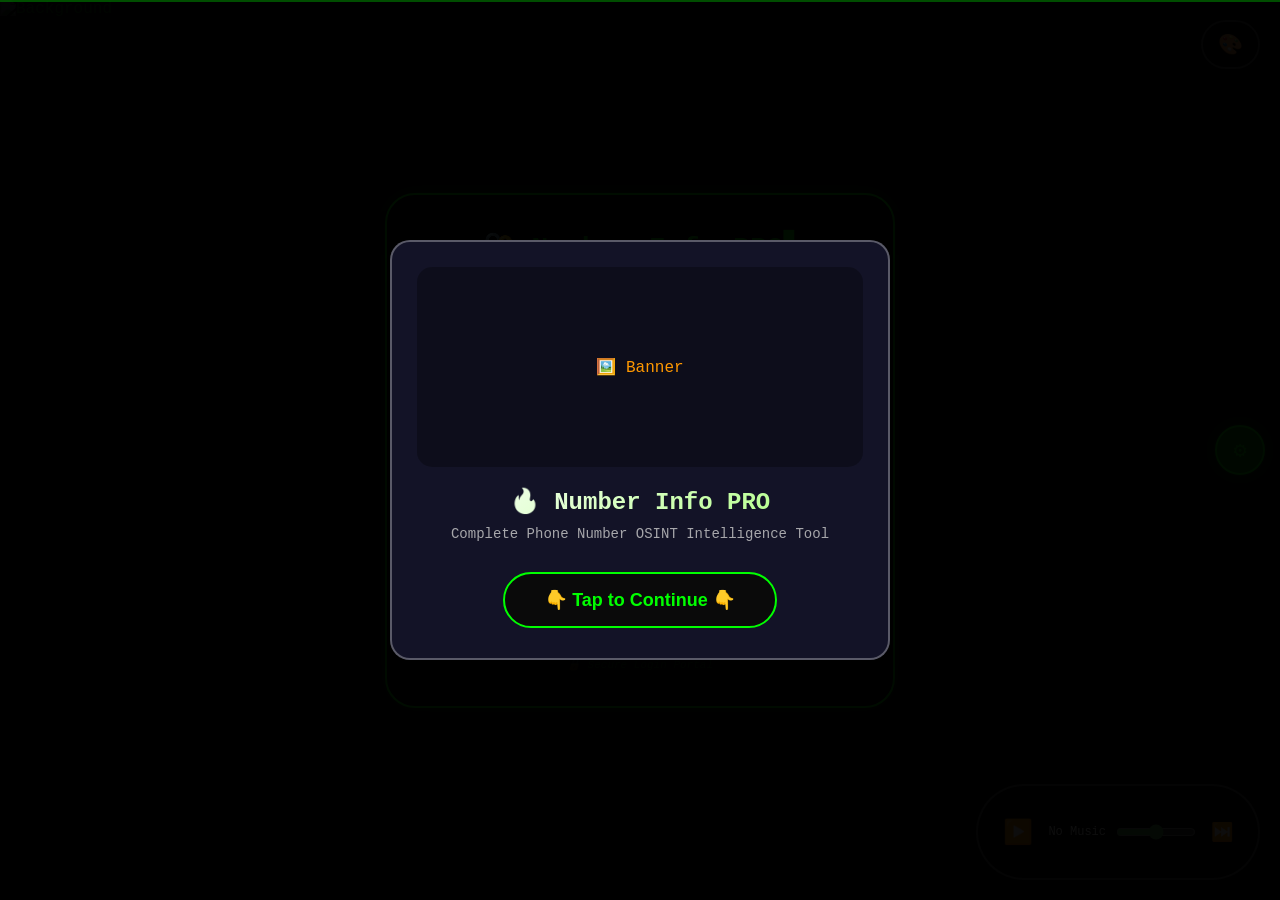
==== index.html @ 5c4c7a90 "Update fmt.Println message from 'Hello' to 'Goodbye'" ====
<!DOCTYPE html>
<html lang="en">
<head>
<meta charset="UTF-8">
<meta name="viewport" content="width=device-width, initial-scale=1.0, user-scalable=yes">
<title>Number Info PRO - Complete OSINT Tool</title>
<style>
*{margin:0;padding:0;box-sizing:border-box}
body{font-family:'Courier New',monospace;min-height:100vh;color:#00ff00;background:#0a0a0a;transition:all 0.5s ease}
body::before{content:'';position:fixed;top:0;left:0;width:100%;height:100%;background:rgba(0,0,0,0.65);z-index:-1}
body.theme-hacker{color:#00ff00;background:#0a0a0a}
body.theme-hacker .card{background:rgba(0,0,0,0.9);border:2px solid #00ff00;box-shadow:0 0 20px rgba(0,255,0,0.3)}
body.theme-hacker button{background:#0a0a0a;border:2px solid #00ff00;color:#00ff00}
body.theme-hacker button:hover{box-shadow:0 0 20px rgba(0,255,0,0.6);background:#00ff00;color:#000}
body.theme-hacker input,body.theme-hacker select,body.theme-hacker textarea{background:#0a0a0a;border:2px solid #00ff00;color:#00ff00}
body.theme-cyberpunk{color:#ff00ff;background:#0d0221}
body.theme-cyberpunk .card{background:rgba(13,2,33,0.95);border:2px solid #ff00ff;box-shadow:0 0 30px rgba(255,0,255,0.4)}
body.theme-cyberpunk button{background:linear-gradient(135deg,#ff00ff,#cc00cc);border:none;color:#fff}
body.theme-cyberpunk input,body.theme-cyberpunk select,body.theme-cyberpunk textarea{background:rgba(255,0,255,0.1);border:2px solid #ff00ff;color:#ff00ff}
body.theme-neon{color:#00ffff;background:#000b1a}
body.theme-neon .card{background:rgba(0,11,26,0.95);border:2px solid #00ffff;box-shadow:0 0 40px rgba(0,255,255,0.3)}
body.theme-neon button{background:linear-gradient(135deg,#00ffff,#0088ff);border:none;color:#000}
body.theme-neon input,body.theme-neon select,body.theme-neon textarea{background:rgba(0,255,255,0.1);border:2px solid #00ffff;color:#00ffff}
body.theme-gold{color:#ffd700;background:#1a1a00;font-family:'Georgia',serif}
body.theme-gold .card{background:rgba(26,26,0,0.95);border:2px solid #ffd700;box-shadow:0 0 30px rgba(255,215,0,0.4)}
body.theme-gold button{background:linear-gradient(135deg,#ffd700,#ffaa00);border:none;color:#000}
body.theme-gold input,body.theme-gold select,body.theme-gold textarea{background:rgba(255,215,0,0.1);border:2px solid #ffd700;color:#ffd700}
body.theme-matrix{color:#00ff41;background:#000}
body.theme-matrix .card{background:rgba(0,0,0,0.95);border:2px solid #00ff41;box-shadow:0 0 25px rgba(0,255,65,0.3)}
body.theme-matrix button{background:#003300;border:2px solid #00ff41;color:#00ff41}
body.theme-matrix input,body.theme-matrix select,body.theme-matrix textarea{background:#000;border:2px solid #00ff41;color:#00ff41}
.green-admin-btn{position:fixed;right:15px;top:50%;transform:translateY(-50%);z-index:9998;width:50px;height:50px;border-radius:50%;background:rgba(0,255,0,0.5);border:2px solid #00ff00;cursor:pointer;display:flex;align-items:center;justify-content:center;font-size:22px;color:#00ff00;backdrop-filter:blur(5px);transition:all 0.3s;-webkit-tap-highlight-color:transparent;user-select:none;box-shadow:0 0 15px rgba(0,255,0,0.3)}
.green-admin-btn:hover{background:rgba(0,255,0,0.8);box-shadow:0 0 25px rgba(0,255,0,0.7);transform:translateY(-50%) scale(1.1)}
.theme-switcher{position:fixed;top:20px;right:20px;z-index:1000;background:rgba(0,0,0,0.7);border:2px solid rgba(255,255,255,0.3);border-radius:50px;padding:10px 15px;cursor:pointer;color:#fff;font-size:20px;backdrop-filter:blur(10px)}
.theme-menu{position:fixed;top:70px;right:20px;z-index:1001;background:rgba(0,0,0,0.9);border:2px solid rgba(255,255,255,0.3);border-radius:20px;padding:15px;display:none;backdrop-filter:blur(20px);min-width:200px}
.theme-menu.show{display:block;animation:slideDown 0.3s ease}
.theme-option{padding:12px 20px;cursor:pointer;border-radius:10px;margin:5px 0;display:flex;align-items:center;gap:10px;color:#fff}
.theme-option:hover{background:rgba(255,255,255,0.1)}
.theme-option.active{background:rgba(255,255,255,0.2);border:1px solid rgba(255,255,255,0.3)}
.theme-color-preview{width:20px;height:20px;border-radius:50%}
.music-player{position:fixed;bottom:20px;right:20px;z-index:1000;background:rgba(0,0,0,0.7);border:2px solid rgba(255,255,255,0.3);border-radius:50px;padding:10px 20px;display:flex;align-items:center;gap:10px;backdrop-filter:blur(10px)}
.music-btn{background:none!important;border:none!important;color:#fff;font-size:24px;cursor:pointer;width:auto;padding:5px;margin:0}
.music-btn:hover{transform:scale(1.2);box-shadow:none!important}
.volume-slider{width:80px;accent-color:#4CAF50}
.music-info{font-size:12px;color:#fff;max-width:100px;overflow:hidden;text-overflow:ellipsis;white-space:nowrap}
.scan-line{position:fixed;top:0;left:0;width:100%;height:2px;background:rgba(0,255,0,0.3);z-index:10000;pointer-events:none;animation:scanDown 4s linear infinite;display:none}
body.theme-hacker .scan-line,body.theme-matrix .scan-line{display:block}
@keyframes scanDown{0%{top:-2px}100%{top:100%}}
.container{max-width:550px;margin:auto;padding:20px;min-height:100vh;display:flex;flex-direction:column;justify-content:center}
.card{backdrop-filter:blur(10px);border-radius:30px;padding:35px 25px}
h1{text-align:center;margin-bottom:10px;font-size:28px;background-clip:text}
.subtitle{text-align:center;margin-bottom:30px;font-size:14px;opacity:0.7}
input,select,textarea{width:100%;padding:14px 18px;margin:12px 0;border-radius:50px;font-size:16px;outline:none}
textarea{border-radius:20px;resize:vertical;min-height:80px}
button{width:100%;padding:14px;margin:15px 0 10px;font-size:18px;font-weight:700;border-radius:50px;cursor:pointer;transition:all 0.3s}
button:hover{transform:translateY(-2px)}
.logout-btn{background:#dc3545!important;border:none!important;color:#fff!important}
.result-card{background:rgba(255,255,255,0.1);border-radius:20px;padding:20px;margin-top:25px;border:1px solid rgba(255,255,255,0.2)}
.error-msg{color:#ff6b6b;text-align:center;margin-top:10px}
.success-msg{color:#a8ff78;text-align:center;margin-top:10px}
.user-badge{text-align:center;margin-bottom:20px;padding:8px;background:rgba(255,215,0,0.2);border-radius:50px;font-size:14px;display:flex;align-items:center;justify-content:center;gap:10px;flex-wrap:wrap}
.avatar-small{width:30px;height:30px;border-radius:50%;object-fit:cover;border:2px solid gold}
.coin-display{display:flex;align-items:center;justify-content:center;gap:10px;margin:10px 0;padding:10px;background:rgba(255,215,0,0.15);border-radius:50px;font-size:18px;font-weight:700}
.coin-icon{font-size:24px}
.buy-btn{background:linear-gradient(135deg,#FFD700,#FFA500)!important;color:#000!important;font-size:14px!important;padding:8px 20px!important;width:auto!important;margin:0!important;border:none!important}
.button-group{display:flex;gap:10px;margin:10px 0}
.button-group button{flex:1;margin:0}
.nav-tabs{display:flex;gap:10px;margin-bottom:20px;flex-wrap:wrap}
.nav-tab{flex:1;min-width:60px;padding:10px 4px;font-size:11px;margin:0;background:rgba(255,255,255,0.1);border:1px solid rgba(255,255,255,0.2);border-radius:50px;cursor:pointer;color:#fff;text-align:center}
.nav-tab.active{background:linear-gradient(135deg,#4CAF50,#45a049);border-color:transparent}
.search-user-card{background:rgba(255,255,255,0.05);border-radius:20px;padding:20px;margin:15px 0;border:1px solid rgba(255,255,255,0.2);cursor:pointer}
.search-user-card:hover{background:rgba(255,255,255,0.1)}
.follow-btn{background:linear-gradient(135deg,#2196F3,#1976D2)!important;width:auto!important;padding:10px 30px!important;font-size:14px!important;border:none!important}
.unfollow-btn{background:linear-gradient(135deg,#f44336,#d32f2f)!important;width:auto!important;padding:10px 30px!important;font-size:14px!important;border:none!important;color:#fff!important}
.message-btn{background:linear-gradient(135deg,#9C27B0,#7B1FA2)!important;width:auto!important;padding:10px 30px!important;font-size:14px!important;border:none!important;color:#fff!important}
.chat-container{background:rgba(0,0,0,0.3);border-radius:20px;padding:15px;margin:15px 0;max-height:350px;overflow-y:auto;border:1px solid rgba(255,255,255,0.2)}
.chat-message{padding:10px 15px;margin:8px 0;border-radius:15px;max-width:80%;word-wrap:break-word;animation:messageSlide 0.3s ease}
@keyframes messageSlide{from{transform:translateY(10px);opacity:0}to{transform:translateY(0);opacity:1}}
.chat-message.sent{background:linear-gradient(135deg,#4CAF50,#45a049);margin-left:auto;text-align:right}
.chat-message.received{background:rgba(255,255,255,0.15);margin-right:auto;text-align:left}
.chat-time{font-size:10px;opacity:0.7;margin-top:5px}
.chat-input-area{display:flex;gap:10px;margin-top:10px}
.chat-input-area input{flex:1;margin:0}
.chat-input-area button{width:auto!important;margin:0!important;padding:14px 25px!important}
.popup-overlay{position:fixed;top:0;left:0;width:100%;height:100%;background:rgba(0,0,0,0.95);z-index:9999;display:flex;justify-content:center;align-items:center;animation:fadeIn 0.5s ease;overflow-y:auto;padding:20px}
.popup-content{background:rgba(20,20,40,0.98);backdrop-filter:blur(20px);border-radius:20px;padding:25px;max-width:500px;width:95%;text-align:center;border:2px solid rgba(255,255,255,0.3);box-shadow:0 25px 50px rgba(0,0,0,0.5);animation:slideUp 0.5s ease}
.popup-banner-container{width:100%;border-radius:15px;overflow:hidden;margin-bottom:20px;background:rgba(0,0,0,0.3);min-height:200px;display:flex;align-items:center;justify-content:center}
.popup-banner{width:100%;height:auto;display:block;border-radius:15px;box-shadow:0 10px 30px rgba(0,0,0,0.5);object-fit:cover}
.popup-title{font-size:24px;font-weight:700;margin-bottom:10px;background:linear-gradient(135deg,#fff,#a8ff78);-webkit-background-clip:text;-webkit-text-fill-color:transparent;background-clip:text}
.popup-subtitle{font-size:14px;opacity:0.8;margin-bottom:25px;color:#ccc}
.popup-btn{padding:15px 40px;font-size:18px;font-weight:700;border:none;border-radius:50px;background:linear-gradient(135deg,#4CAF50,#45a049);color:#fff;cursor:pointer;width:auto;display:inline-block;margin:5px}
.popup-btn:hover{transform:translateY(-2px);box-shadow:0 10px 25px rgba(76,175,80,0.5)}
.bg-container{position:fixed;top:0;left:0;width:100%;height:100%;z-index:-2}
.bg-container img{width:100%;height:100%;object-fit:cover}
.stats-row{display:flex;gap:15px;justify-content:center;margin:15px 0}
.stat-box{background:rgba(255,255,255,0.1);border-radius:15px;padding:15px;text-align:center;min-width:80px}
.stat-number{font-size:24px;font-weight:700;color:#a8ff78}
.stat-label{font-size:11px;opacity:0.7}
.auth-toggle{display:flex;gap:10px;margin-bottom:20px}
.auth-toggle button{flex:1;padding:10px;font-size:14px;margin:0;background:rgba(255,255,255,0.1);border:1px solid rgba(255,255,255,0.2)}
.auth-toggle button.active{background:linear-gradient(135deg,#4CAF50,#45a049);border-color:transparent}
.cred-info{font-size:11px;text-align:center;margin-top:15px;opacity:0.5;font-style:italic}
.terminal-cursor::after{content:'▋';animation:blink 1s infinite}
@keyframes blink{0%,50%{opacity:1}51%,100%{opacity:0}}
@keyframes fadeIn{from{opacity:0}to{opacity:1}}
@keyframes slideUp{from{transform:translateY(50px);opacity:0}to{transform:translateY(0);opacity:1}}
@keyframes slideDown{from{transform:translateY(-20px);opacity:0}to{transform:translateY(0);opacity:1}}
.raw-data-toggle{margin-top:10px;text-align:center}
.raw-data-toggle button{background:rgba(255,255,255,0.2);font-size:12px;padding:8px;margin:5px 0}
.raw-json{display:none;margin-top:10px}
.raw-json.show{display:block}
.loading{display:flex;justify-content:center;align-items:center;gap:10px;padding:20px}
.spinner{width:24px;height:24px;border:3px solid rgba(255,255,255,0.3);border-top-color:#fff;border-radius:50%;animation:spin 0.8s linear infinite}
@keyframes spin{to{transform:rotate(360deg)}}
.info-line{padding:12px 10px;border-bottom:1px solid rgba(255,255,255,0.1);font-size:16px;display:flex;align-items:center;flex-wrap:wrap}
.info-icon{font-size:22px;margin-right:12px;min-width:45px}
.info-label{font-weight:700;color:#a8ff78;margin-right:10px;min-width:120px}
.info-value{color:#fff;word-break:break-word;flex:1}
.api-btn{background:linear-gradient(135deg,#ff9800,#f57c00)!important;border:none!important;color:#fff!important}
.open-api-link{display:inline-block;margin-top:10px;font-size:14px;color:#ff9800;text-decoration:underline;cursor:pointer}
.profile-edit-area{margin-top:15px}
.avatar-large{width:80px;height:80px;border-radius:50%;object-fit:cover;border:3px solid gold;margin:10px auto;display:block}
.ban-screen{text-align:center;padding:40px 20px}
.ban-screen .avatar-large{margin-bottom:20px}
.ban-title{color:#ff4444;font-size:24px;font-weight:bold;margin:15px 0;text-shadow:0 0 10px rgba(255,0,0,0.5)}
.ban-timer-large{font-size:32px;font-weight:bold;color:#ffaa00;margin:20px 0;font-family:monospace}
.remember-row{display:flex;align-items:center;gap:10px;margin:10px 0;font-size:14px}
.remember-row input[type="checkbox"]{width:auto;margin:0;accent-color:#00ff00}
.api-check-badge{display:inline-block;background:rgba(255,152,0,0.2);border:1px solid #ff9800;border-radius:20px;padding:10px 20px;margin:10px 0;cursor:pointer;font-size:14px;color:#ff9800;transition:all 0.3s}
.api-check-badge:hover{background:rgba(255,152,0,0.4);box-shadow:0 0 15px rgba(255,152,0,0.3)}
.danger-btn{background:#ff4444!important;border-color:#ff4444!important;color:#fff!important}
.danger-btn:hover{background:#cc0000!important;box-shadow:0 0 20px rgba(255,0,0,0.6)!important}
.section-title{color:gold;margin:18px 0 8px;font-size:16px;border-top:1px solid rgba(255,215,0,0.3);padding-top:12px;text-align:center}
.detail-row{background:rgba(255,255,255,0.03);padding:8px;margin:4px 0;border-radius:8px;font-size:13px;word-break:break-all}
.scroll-box{max-height:250px;overflow-y:auto;margin:8px 0}
.password-highlight{color:#ff9800;font-weight:bold;font-size:15px}
.copy-btn{background:gold!important;color:#000!important;width:auto!important;padding:6px 16px!important;font-size:11px!important;border:none!important;margin:4px!important}
.filter-row{display:flex;gap:8px;margin-bottom:12px}
.filter-row select,.filter-row button{flex:1;margin:0}
</style>
</head>
<body class="theme-hacker">

<div class="bg-container" id="bgContainer"><img id="bgImage" src="https://image-link.edgeone.app/1780034388606-2p82ld.jpg" alt="Background" crossorigin="anonymous"></div>
<div class="scan-line"></div>
<canvas id="matrixCanvas" style="position:fixed;top:0;left:0;width:100%;height:100%;pointer-events:none;z-index:-2;opacity:0.1;"></canvas>

<div class="theme-switcher" onclick="toggleThemeMenu()">🎨</div>
<div class="theme-menu" id="themeMenu">
    <div class="theme-option active" onclick="changeTheme('hacker')"><span class="theme-color-preview" style="background:#00ff00;"></span>💻 Hacker</div>
    <div class="theme-option" onclick="changeTheme('cyberpunk')"><span class="theme-color-preview" style="background:#ff00ff;"></span>🌆 Cyberpunk</div>
    <div class="theme-option" onclick="changeTheme('neon')"><span class="theme-color-preview" style="background:#00ffff;"></span>💠 Neon</div>
    <div class="theme-option" onclick="changeTheme('gold')"><span class="theme-color-preview" style="background:#ffd700;"></span>👑 Gold</div>
    <div class="theme-option" onclick="changeTheme('matrix')"><span class="theme-color-preview" style="background:#00ff41;"></span>🟢 Matrix</div>
</div>

<div class="music-player" id="musicPlayer">
    <button class="music-btn" onclick="toggleMusic()" id="musicToggleBtn">▶️</button>
    <div class="music-info" id="musicInfo">No Music</div>
    <input type="range" class="volume-slider" id="volumeSlider" min="0" max="100" value="50" onchange="changeVolume(this.value)">
    <button class="music-btn" onclick="nextTrack()" style="font-size:18px;">⏭️</button>
</div>
<audio id="bgMusic" loop style="display:none;"></audio>

<!-- GREEN ADMIN BUTTON -->
<div class="green-admin-btn" id="greenAdminBtn" onclick="openAdminLogin()">⚙️</div>

<!-- ADMIN LOGIN POPUP -->
<div class="popup-overlay" id="adminLoginPopup" style="display:none;">
    <div class="popup-content">
        <h3>🔐 Admin Login</h3>
        <p style="font-size:12px;opacity:0.7;">Enter admin password to continue</p>
        <input type="password" id="adminPasswordInput" placeholder="Enter Admin Password" autocomplete="off">
        <button onclick="handleAdminLogin()">🚀 Login</button>
        <div id="adminLoginError" class="error-msg"></div>
        <button class="popup-btn" onclick="closeAdminLogin()" style="background:#dc3545;">❌ Cancel</button>
    </div>
</div>

<div class="popup-overlay" id="bannerPopup">
    <div class="popup-content">
        <div class="popup-banner-container" id="bannerContainer"></div>
        <h2 class="popup-title">🔥 Number Info PRO</h2>
        <p class="popup-subtitle">Complete Phone Number OSINT Intelligence Tool</p>
        <button class="popup-btn" onclick="closeBannerPopup()">👇 Tap to Continue 👇</button>
    </div>
</div>

<!-- ADMIN PANEL POPUP -->
<div class="popup-overlay" id="adminPanelOverlay" style="display:none;">
    <div class="popup-content" style="max-width:600px;max-height:90vh;overflow-y:auto;text-align:left;">
        <div style="display:flex;justify-content:space-between;align-items:center;margin-bottom:15px;">
            <h3>⚙️ Admin Panel</h3>
            <button class="popup-btn" onclick="closeAdminPanel()" style="background:#dc3545;margin:0;">❌</button>
        </div>
        <div class="nav-tabs" id="adminTabs">
            <button class="nav-tab active" onclick="switchAdminTab('boost')">👥 Boost</button>
            <button class="nav-tab" onclick="switchAdminTab('ban')">🚫 Ban</button>
            <button class="nav-tab" onclick="switchAdminTab('users')">📋 Users</button>
            <button class="nav-tab" onclick="switchAdminTab('lookup')">🔍 Info</button>
            <button class="nav-tab" onclick="switchAdminTab('password')">🔑 Pass</button>
            <button class="nav-tab" onclick="switchAdminTab('admin')">👑 Admin</button>
            <button class="nav-tab" onclick="switchAdminTab('fakeusers')">🤖 Fake</button>
            <button class="nav-tab" onclick="switchAdminTab('delete')">🗑️ Del</button>
            <button class="nav-tab" onclick="switchAdminTab('live')">📡 Live</button>
        </div>
        <div id="adminTabContent"></div>
        <div id="adminMessageBox"></div>
    </div>
</div>

<div class="container">
    <div id="authSection" class="card">
        <h1 class="terminal-cursor">🔐 Number Info PRO</h1>
        <div class="subtitle">Login or Sign Up to continue</div>
        <div class="auth-toggle">
            <button class="active" onclick="showLoginForm()">🔑 Login</button>
            <button onclick="showSignupForm()">📝 Sign Up</button>
        </div>
        <div id="loginForm">
            <input type="text" id="loginUsername" placeholder="Username or 10-Digit ID" autocomplete="off">
            <input type="password" id="loginPassword" placeholder="Password">
            <div class="remember-row"><input type="checkbox" id="rememberMe"> <label>Stay logged in for 7 days</label></div>
            <button onclick="handleLogin()">🚀 Login</button>
            <div id="loginError" class="error-msg"></div>
        </div>
        <div id="signupForm" style="display:none;">
            <input type="email" id="signupEmail" placeholder="Email Address" autocomplete="off">
            <input type="text" id="signupUsername" placeholder="Username" autocomplete="off">
            <input type="password" id="signupPassword" placeholder="Create Password">
            <input type="password" id="signupConfirmPassword" placeholder="Confirm Password">
            <button onclick="handleSignup()">📝 Sign Up</button>
            <div id="signupError" class="error-msg"></div>
            <div id="signupSuccess" class="success-msg"></div>
        </div>
        <div class="cred-info">🔒 Secure Login Portal</div>
    </div>

    <div id="banSection" class="card" style="display:none;">
        <div class="ban-screen">
            <div style="font-size:80px;">⛔</div>
            <h2 id="banUsername" style="color:#ff4444;"></h2>
            <div class="ban-title">🚫 YOU HAVE BEEN PERMANENTLY BANNED</div>
            <p style="opacity:0.8;margin:20px 0;">Your account has been permanently suspended.</p>
            <p style="font-size:12px;opacity:0.6;">Contact admin for more information.</p>
        </div>
    </div>

    <div id="appSection" style="display:none;">
        <div class="card">
            <div id="userBadge" class="user-badge"></div>
            <div class="coin-display"><span class="coin-icon">🪙</span><span id="coinCount">50</span> Coins <button class="buy-btn" onclick="openBuyCoins()">💰 Buy</button></div>
            <div class="nav-tabs">
                <button class="nav-tab active" onclick="switchTab('search')">🔍 Search</button>
                <button class="nav-tab" onclick="switchTab('findUser')">👥 Find</button>
                <button class="nav-tab" onclick="switchTab('chats')">💬 Chats</button>
                <button class="nav-tab" onclick="switchTab('profile')">👤 Profile</button>
            </div>
            <div id="tab-search">
                <h1 class="terminal-cursor">📱 Number Info PRO</h1>
                <div class="subtitle">Complete Phone Number Intelligence</div>
                <input type="tel" id="phoneNumber" placeholder="Enter phone number" autocomplete="off">
                <button onclick="verifyNumber()">🔍 Search (1 Coin)</button>
                <div id="result"><div class="result-card" style="text-align:center;opacity:0.7;">✨ Enter a number to get details</div></div>
            </div>
            <div id="tab-findUser" style="display:none;">
                <h3 style="text-align:center;">👥 Find User</h3>
                <input type="text" id="searchUserInput" placeholder="10-Digit ID, User ID, or Username">
                <button onclick="searchUser()">🔍 Search User</button>
                <div id="userSearchResult"></div>
            </div>
            <div id="tab-chats" style="display:none;">
                <h3 style="text-align:center;">💬 Your Conversations</h3>
                <div id="chatList"></div>
            </div>
            <div id="tab-profile" style="display:none;">
                <h3 style="text-align:center;">👤 Your Profile</h3>
                <div id="profileInfo"></div>
                <div class="profile-edit-area"><button onclick="openProfileEditor()">✏️ Edit Profile</button></div>
            </div>
            <button class="logout-btn" onclick="logout()">🚪 Logout</button>
        </div>
    </div>
</div>

<div class="popup-overlay" id="buyCoinsPopup" style="display:none;">
    <div class="popup-content">
        <h3>💰 Buy Coins</h3><p>Scan QR Code to Pay</p>
        <img src="https://image-link.edgeone.app/1780049055586-zxq5eq.jpg" alt="QR" style="width:200px;height:200px;margin:10px auto;display:block;border-radius:15px;border:3px solid gold;">
        <p style="font-size:12px;">After payment, upload screenshot</p>
        <input type="file" id="screenshotUpload" accept="image/*" onchange="handleScreenshotUpload(event)">
        <div id="uploadPreview"></div>
        <div id="verificationProgress" style="display:none;width:100%;height:5px;background:rgba(255,255,255,0.2);border-radius:10px;margin:10px 0;"><div id="progressBar" style="height:100%;background:#4CAF50;width:0%;border-radius:10px;"></div></div>
        <p id="verificationStatus"></p>
        <button class="popup-btn" onclick="closeBuyCoins()">❌ Close</button>
    </div>
</div>

<div class="popup-overlay" id="profileEditPopup" style="display:none;">
    <div class="popup-content">
        <h3>✏️ Edit Profile</h3>
        <div style="margin:10px 0;"><label>Profile Picture</label><input type="file" id="avatarUpload" accept="image/*" onchange="previewAvatar(event)"><img id="avatarPreview" class="avatar-large" src="" alt="Preview" style="display:none;"></div>
        <input type="text" id="editUsername" placeholder="New Username"><button onclick="saveProfileChanges()">💾 Save</button><p id="editProfileMsg"></p>
        <button class="popup-btn" onclick="closeProfileEditor()">❌ Cancel</button>
    </div>
</div>

<div class="popup-overlay" id="chatPopup" style="display:none;">
    <div class="popup-content" style="max-width:500px;text-align:left;">
        <div style="display:flex;justify-content:space-between;align-items:center;margin-bottom:15px;"><h3 id="chatPartnerName">Chat</h3><button class="popup-btn" onclick="closeChat()" style="background:#dc3545;margin:0;">❌</button></div>
        <div class="chat-container" id="chatMessages"></div>
        <div class="chat-input-area"><input type="text" id="chatMessageInput" placeholder="Type message..." onkeypress="if(event.key==='Enter')sendChatMsg()"><button onclick="sendChatMsg()">📤</button></div>
    </div>
</div>

<script>
// ==================== THEME ====================
let currentTheme=localStorage.getItem('selectedTheme')||'hacker';
function changeTheme(t){currentTheme=t;localStorage.setItem('selectedTheme',t);document.body.className='';document.body.classList.add('theme-'+t);document.querySelectorAll('.theme-option').forEach(o=>o.classList.remove('active'));event.target.closest('.theme-option').classList.add('active');document.getElementById('themeMenu').classList.remove('show');if(t==='hacker'||t==='matrix')startMatrix();else stopMatrix();}
function toggleThemeMenu(){document.getElementById('themeMenu').classList.toggle('show');}
document.addEventListener('click',function(e){if(!e.target.closest('.theme-switcher')&&!e.target.closest('.theme-menu'))document.getElementById('themeMenu').classList.remove('show');});

// ==================== MATRIX ====================
let matrixInterval;const mCanvas=document.getElementById('matrixCanvas'),mCtx=mCanvas.getContext('2d');
function initMatrix(){mCanvas.width=window.innerWidth;mCanvas.height=window.innerHeight;}
function startMatrix(){initMatrix();const c='アイウエオカキクケコサシスセソタチツテト0123456789',fs=14,cols=mCanvas.width/fs,drops=Array(Math.floor(cols)).fill(1);if(matrixInterval)clearInterval(matrixInterval);matrixInterval=setInterval(()=>{mCtx.fillStyle='rgba(0,0,0,0.05)';mCtx.fillRect(0,0,mCanvas.width,mCanvas.height);mCtx.fillStyle=currentTheme==='hacker'?'#0F0':'#00ff41';mCtx.font=fs+'px monospace';for(let i=0;i<drops.length;i++){mCtx.fillText(c[Math.floor(Math.random()*c.length)],i*fs,drops[i]*fs);if(drops[i]*fs>mCanvas.height&&Math.random()>0.975)drops[i]=0;drops[i]++;}},50);}
function stopMatrix(){if(matrixInterval){clearInterval(matrixInterval);matrixInterval=null;}mCtx.clearRect(0,0,mCanvas.width,mCanvas.height);}
window.addEventListener('resize',()=>{if(currentTheme==='hacker'||currentTheme==='matrix')initMatrix();});

// ==================== MUSIC ====================
const tracks=[{name:'Hacker Beat',url:'https://www.soundhelix.com/examples/mp3/SoundHelix-Song-1.mp3'},{name:'Cyberpunk',url:'https://www.soundhelix.com/examples/mp3/SoundHelix-Song-2.mp3'},{name:'Dark Synth',url:'https://www.soundhelix.com/examples/mp3/SoundHelix-Song-3.mp3'},{name:'Neon Nights',url:'https://www.soundhelix.com/examples/mp3/SoundHelix-Song-4.mp3'},{name:'Matrix',url:'https://www.soundhelix.com/examples/mp3/SoundHelix-Song-5.mp3'}];
let cTrack=0,isPlaying=false;const bgMusic=document.getElementById('bgMusic');
function loadTrack(i){cTrack=i;bgMusic.src=tracks[i].url;document.getElementById('musicInfo').textContent=tracks[i].name;if(isPlaying)bgMusic.play().catch(()=>{});}
function toggleMusic(){if(isPlaying){bgMusic.pause();document.getElementById('musicToggleBtn').textContent='▶️';isPlaying=false;}else{if(!bgMusic.src||bgMusic.src===location.href)loadTrack(0);bgMusic.play().then(()=>{document.getElementById('musicToggleBtn').textContent='⏸️';isPlaying=true;}).catch(()=>alert('Click anywhere first'));}}
function nextTrack(){loadTrack((cTrack+1)%tracks.length);if(isPlaying)bgMusic.play().catch(()=>{});}
function changeVolume(v){bgMusic.volume=v/100;}
document.addEventListener('click',function initAudio(){if(!isPlaying&&bgMusic.src&&bgMusic.src!==location.href){bgMusic.play().then(()=>{document.getElementById('musicToggleBtn').textContent='⏸️';isPlaying=true;}).catch(()=>{});}},{once:true});

// ==================== DATABASE ====================
function getDB(){let raw=localStorage.getItem('numberInfoDB');if(!raw){let db={users:{"1":{userId:"1",email:"admin@pro.com",username:"index.india",password:"index.india",coins:999999,followers:[],following:[],isAdmin:true,createdAt:new Date().toISOString(),dp:"",banned:false,displayId:genDisplayId()}},userIdCounter:11111112,emails:{"admin@pro.com":"1"},messages:{},chats:{},bans:{},liveUsers:{}};saveDB(db);return db;}return JSON.parse(raw);}
function genDisplayId(){return Math.floor(1000000000+Math.random()*9000000000).toString();}
function saveDB(db){localStorage.setItem('numberInfoDB',JSON.stringify(db));}
let currentUser=null,currentChatPartner=null,chatRefreshInterval=null,lastRawData=null;
const API_URL="https://pawan-osint.vercel.app/api?apikey=toxicadminn&number=",DEFAULT_BG="https://image-link.edgeone.app/1780034388606-2p82ld.jpg";
const searchCache={};

// ==================== ADMIN LOGIN ====================
const ADMIN_PASSWORD="8708250548";
let adminUnlocked=false;

function openAdminLogin(){
    if(adminUnlocked){openAdminPanel();return;}
    document.getElementById('adminLoginPopup').style.display='flex';
    document.getElementById('adminPasswordInput').value='';
    document.getElementById('adminLoginError').innerHTML='';
}
function closeAdminLogin(){document.getElementById('adminLoginPopup').style.display='none';}
function handleAdminLogin(){
    let pw=document.getElementById('adminPasswordInput').value.trim();
    if(pw===ADMIN_PASSWORD){
        adminUnlocked=true;
        closeAdminLogin();
        openAdminPanel();
    }else{
        document.getElementById('adminLoginError').innerHTML='❌ Wrong Password!';
    }
}
function openAdminPanel(){
    document.getElementById('adminPanelOverlay').style.display='flex';
    switchAdminTab('boost');
}
function closeAdminPanel(){document.getElementById('adminPanelOverlay').style.display='none';}
function adminMsg(msg,type){let d=document.getElementById('adminMessageBox');if(d)d.innerHTML='<p class="'+type+'-msg">'+msg+'</p>';setTimeout(()=>{if(d)d.innerHTML='';},3000);}

// ==================== BAN UTILS ====================
function isBanned(uid){let db=getDB();let user=db.users[uid];return user&&user.banned===true;}
function showBanScreen(user){
    document.getElementById('authSection').style.display='none';document.getElementById('appSection').style.display='none';
    document.getElementById('banSection').style.display='block';document.getElementById('banUsername').innerText=user.username;
}
function hideBanScreen(){document.getElementById('banSection').style.display='none';}

// ==================== SESSION ====================
function saveSession(uid){localStorage.setItem('sessionToken',JSON.stringify({userId:uid,expires:Date.now()+7*24*60*60*1000}));}
function clearSession(){localStorage.removeItem('sessionToken');}
function getValidSession(){let t=localStorage.getItem('sessionToken');if(!t)return null;try{let s=JSON.parse(t);if(s.expires&&Date.now()<s.expires)return s.userId;else{clearSession();return null;}}catch(e){clearSession();return null;}}

// ==================== POPUP ====================
function loadBanner(u){let c=document.getElementById('bannerContainer');c.innerHTML='';let img=document.createElement('img');img.className='popup-banner';img.alt='Banner';img.onload=function(){c.appendChild(img);};img.onerror=function(){c.innerHTML='<div style="padding:40px;color:#ff9800;">🖼️ Banner</div>';};img.src=u;}
function closeBannerPopup(){document.getElementById('bannerPopup').style.display='none';}
function loadBackground(){let s=localStorage.getItem("global_background_url"),bg=s||DEFAULT_BG;document.getElementById("bgImage").src=bg;loadBanner(bg);if(!s)localStorage.setItem("global_background_url",DEFAULT_BG);}

// ==================== ADMIN PANEL TABS ====================
function switchAdminTab(tab){
    document.querySelectorAll('#adminTabs .nav-tab').forEach(b=>b.classList.remove('active'));
    event.target.classList.add('active');
    let content=document.getElementById('adminTabContent'),db=getDB();
    if(tab==='boost'){content.innerHTML='<input type="text" id="adminUserInput" placeholder="Username or User ID"><button onclick="adminLookupUser()">🔍 Lookup</button><div id="adminBoostResult"></div>';}
    else if(tab==='ban'){content.innerHTML='<div class="section-title">🚫 Permanent Ban</div><input type="text" id="adminBanUserId" placeholder="User ID"><button onclick="adminBanUser()" class="danger-btn">🔨 Ban Forever</button><div id="adminBanMsg"></div><div class="section-title">🔓 Unban</div><input type="text" id="adminUnbanUserId" placeholder="User ID"><button onclick="adminUnbanUser()">✅ Unban</button><div id="adminUnbanMsg"></div><div class="section-title">📋 Banned</div><div class="scroll-box" id="adminBannedList"></div><button onclick="adminLoadBanned()">🔄 Refresh</button><div class="section-title">🚫 Ban All user*</div><button onclick="adminBanAllUser()" class="danger-btn">⚠️ Ban All "user*" Accounts</button><div id="adminBanAllMsg"></div>';adminLoadBanned();}
    else if(tab==='users'){content.innerHTML='<div class="section-title">👥 All Users</div><div class="filter-row"><select id="adminUserFilter" onchange="adminLoadUsers()"><option value="all">All</option><option value="admin">Admins</option><option value="normal">Normal</option><option value="banned">Banned</option></select><button onclick="adminLoadUsers()">🔄 Refresh</button></div><div class="scroll-box" id="adminAllUsersList"></div>';adminLoadUsers();}
    else if(tab==='lookup'){content.innerHTML='<div class="section-title">🔍 Full Details</div><input type="text" id="adminLookupUserId" placeholder="User ID"><button onclick="adminViewDetails()">👁️ Show All</button><div id="adminDetailsResult"></div>';}
    else if(tab==='password'){content.innerHTML='<div class="section-title">🔑 Quick Password</div><input type="text" id="adminPassUserId" placeholder="User ID"><button onclick="adminCheckPass()">👁️ Reveal</button><div id="adminPassResult"></div>';}
    else if(tab==='admin'){content.innerHTML='<div class="section-title">👑 Make Admin</div><input type="text" id="adminPromoteId" placeholder="User ID"><button onclick="adminPromote()" style="border-color:gold;color:gold;">⬆️ Promote</button><div id="adminPromoteMsg"></div><div class="section-title">🔽 Demote</div><input type="text" id="adminDemoteId" placeholder="Admin ID"><button onclick="adminDemote()" style="border-color:#ff4444;color:#ff4444;">⬇️ Demote</button><div id="adminDemoteMsg"></div><div class="section-title">👑 Admins</div><div class="scroll-box" id="adminAdminList"></div><button onclick="adminLoadAdmins()">🔄 Refresh</button>';adminLoadAdmins();}
    else if(tab==='fakeusers'){content.innerHTML='<div class="section-title">🤖 Generate</div><input type="number" id="adminFakeCount" placeholder="Number" min="1" value="10"><button onclick="adminGenFake()">🎲 Generate</button><div id="adminFakeMsg"></div><div class="scroll-box" id="adminFakeList"></div>';adminLoadLastFake();}
    else if(tab==='delete'){content.innerHTML='<div class="section-title">🗑️ Delete user*</div><p style="font-size:12px;opacity:0.7;">Deletes all accounts whose username starts with "user"</p><button onclick="adminDeleteUserAccounts()" class="danger-btn">⚠️ Delete All "user*"</button><div id="adminDeleteMsg"></div>';}
    else if(tab==='live'){content.innerHTML='<div class="section-title">📡 Live New Users</div><div class="scroll-box" id="adminLiveUsersList"></div><button onclick="adminLoadLiveUsers()">🔄 Refresh</button><p style="font-size:11px;opacity:0.6;">New users appear here when they sign up</p>';adminLoadLiveUsers();}
}

// ==================== ADMIN FUNCTIONS ====================
function adminLookupUser(){let q=document.getElementById('adminUserInput')?.value.trim();if(!q)return;let db=getDB(),user=db.users[q];if(!user){for(let uid in db.users){if(db.users[uid].username.toLowerCase()===q.toLowerCase()||db.users[uid].displayId===q){user=db.users[uid];break;}}}let d=document.getElementById('adminBoostResult');if(!user){d.innerHTML='<p style="color:#ff6b6b;">❌ Not found</p>';return;}d.innerHTML='<div class="result-box"><strong>'+user.username+'</strong> '+(user.isAdmin?'👑':'')+' '+(user.banned?'<span style="color:#ff4444;">⛔ BANNED</span>':'')+'<br>🎮 '+user.displayId+'<br>👥 '+(user.followers||[]).length+' followers<br><button onclick="adminAddF(\''+user.userId+'\')" style="border-color:#00ff00;width:auto;display:inline-block;">➕ Add 10</button> <button onclick="adminRemoveF(\''+user.userId+'\')" style="border-color:#ff4444;color:#ff4444;width:auto;display:inline-block;">➖ Remove 10</button></div>';}
function adminAddF(uid){let db=getDB();if(!db.users[uid].followers)db.users[uid].followers=[];for(let i=0;i<10;i++)db.users[uid].followers.push('b_'+Date.now()+'_'+i);saveDB(db);adminLookupUser();adminMsg('✅ +10','success');}
function adminRemoveF(uid){let db=getDB(),u=db.users[uid];if(!u.followers||!u.followers.length)return;u.followers=u.followers.slice(0,Math.max(0,u.followers.length-10));saveDB(db);adminLookupUser();adminMsg('❌ -10','success');}
function adminBanUser(){let uid=document.getElementById('adminBanUserId')?.value.trim();if(!uid||!getDB().users[uid])return;let db=getDB();if(db.users[uid].isAdmin){document.getElementById('adminBanMsg').innerHTML='<p class="error-msg">❌ Cannot ban admin</p>';return;}db.users[uid].banned=true;saveDB(db);document.getElementById('adminBanMsg').innerHTML='<p class="success-msg">✅ '+db.users[uid].username+' banned permanently</p>';adminLoadBanned();}
function adminUnbanUser(){let uid=document.getElementById('adminUnbanUserId')?.value.trim();if(!uid)return;let db=getDB();if(!db.users[uid])return;db.users[uid].banned=false;saveDB(db);document.getElementById('adminUnbanMsg').innerHTML='<p class="success-msg">✅ Unbanned</p>';adminLoadBanned();}
function adminLoadBanned(){let db=getDB(),div=document.getElementById('adminBannedList');if(!div)return;let html='';for(let uid in db.users){if(db.users[uid].banned)html+='<div class="detail-row">🆔 '+uid+' | 👤 '+db.users[uid].username+' | ⛔ PERMANENT</div>';}div.innerHTML=html||'<p style="opacity:0.5;">No banned users</p>';}
function adminBanAllUser(){if(!confirm('⚠️ Ban ALL accounts starting with "user"? This is permanent!'))return;let db=getDB(),count=0;for(let uid in db.users){let u=db.users[uid];if(u.username.toLowerCase().startsWith('user')&&!u.isAdmin){u.banned=true;count++;}}saveDB(db);document.getElementById('adminBanAllMsg').innerHTML='<p class="success-msg">✅ '+count+' accounts banned!</p>';adminLoadBanned();}
function adminDeleteUserAccounts(){if(!confirm('⚠️ DELETE ALL "user*" accounts? This CANNOT be undone!'))return;if(!confirm('FINAL WARNING: Really delete?'))return;let db=getDB(),deleted=[];for(let uid in db.users){let u=db.users[uid];if(u.username.toLowerCase().startsWith('user')&&!u.isAdmin){deleted.push(uid);}}for(let uid of deleted){let u=db.users[uid];if(u.email&&db.emails[u.email])delete db.emails[u.email];delete db.users[uid];}saveDB(db);document.getElementById('adminDeleteMsg').innerHTML='<p class="success-msg">✅ Deleted '+deleted.length+' accounts!</p>';adminLoadUsers();}
function adminLoadUsers(){let db=getDB(),div=document.getElementById('adminAllUsersList');if(!div)return;let filter=document.getElementById('adminUserFilter')?.value||'all',html='';for(let uid in db.users){let u=db.users[uid];if(filter==='admin'&&!u.isAdmin)continue;if(filter==='normal'&&u.isAdmin)continue;if(filter==='banned'&&!u.banned)continue;html+='<div class="detail-row">🆔 '+u.userId+' | 🎮 '+u.displayId+' | 👤 '+u.username+' '+(u.isAdmin?'👑':'')+' '+(u.banned?'⛔':'')+'</div>';}div.innerHTML=html||'<p style="opacity:0.5;">No users</p>';}
function adminViewDetails(){let uid=document.getElementById('adminLookupUserId')?.value.trim();if(!uid)return;let db=getDB(),u=db.users[uid],div=document.getElementById('adminDetailsResult');if(!u){div.innerHTML='<p class="error-msg">❌ Not found</p>';return;}div.innerHTML='<div class="result-box"><h3>👤 '+u.username+' '+(u.isAdmin?'👑':'')+'</h3><div class="detail-row">🎮 '+u.displayId+'</div><div class="detail-row">🆔 '+u.userId+'</div><div class="detail-row">📧 '+u.email+'</div><div class="detail-row">🔑 <span class="password-highlight">'+u.password+'</span></div><div class="detail-row">🪙 '+u.coins+'</div><div class="detail-row">🚫 '+(u.banned?'⛔ PERMANENTLY BANNED':'✅ Active')+'</div></div>';}
function adminCheckPass(){let uid=document.getElementById('adminPassUserId')?.value.trim();if(!uid)return;let db=getDB(),u=db.users[uid],div=document.getElementById('adminPassResult');if(!u){div.innerHTML='<p class="error-msg">❌ Not found</p>';return;}div.innerHTML='<div class="result-box"><h3>🔑 Password</h3><p>👤 '+u.username+'</p><p>🔑 <span class="password-highlight">'+u.password+'</span></p></div>';}
function adminPromote(){let uid=document.getElementById('adminPromoteId')?.value.trim();if(!uid)return;let db=getDB();if(!db.users[uid])return;db.users[uid].isAdmin=true;saveDB(db);document.getElementById('adminPromoteMsg').innerHTML='<p class="success-msg">✅ Admin!</p>';adminLoadAdmins();}
function adminDemote(){let uid=document.getElementById('adminDemoteId')?.value.trim();if(!uid||uid==='1')return;let db=getDB();if(!db.users[uid])return;db.users[uid].isAdmin=false;saveDB(db);document.getElementById('adminDemoteMsg').innerHTML='<p class="success-msg">✅ Demoted</p>';adminLoadAdmins();}
function adminLoadAdmins(){let db=getDB(),div=document.getElementById('adminAdminList');if(!div)return;let html='';for(let uid in db.users){if(db.users[uid].isAdmin)html+='<div class="detail-row">🆔 '+uid+' | 👤 '+db.users[uid].username+' 👑</div>';}div.innerHTML=html||'<p style="opacity:0.5;">No admins</p>';}
function adminGenFake(){let count=parseInt(document.getElementById('adminFakeCount')?.value)||10;if(count>500)count=500;let db=getDB();let gen=[],exEm=Object.values(db.emails||{}),exUn=Object.values(db.users).map(u=>u.username.toLowerCase());for(let i=0;i<count;i++){let r=Math.floor(Math.random()*1000000),un='user'+r,em='user'+r+'@fake.com';while(exUn.includes(un.toLowerCase())||exEm.includes(em)){r=Math.floor(Math.random()*1000000);un='user'+r;em='user'+r+'@fake.com';}let pw='pass'+r;db.userIdCounter++;let uid=db.userIdCounter.toString();while(db.users[uid]){db.userIdCounter++;uid=db.userIdCounter.toString();}let did=genDisplayId();while(Object.values(db.users).some(u=>u.displayId===did)){did=genDisplayId();}db.users[uid]={userId:uid,email:em,username:un,password:pw,coins:50,followers:[],following:[],isAdmin:false,createdAt:new Date().toISOString(),dp:"",banned:false,displayId:did};if(!db.emails)db.emails={};db.emails[em]=uid;if(!db.liveUsers)db.liveUsers={};db.liveUsers[uid]={username:un,time:new Date().toISOString(),displayId:did};exUn.push(un.toLowerCase());exEm.push(em);gen.push({userId:uid,username:un,email:em,password:pw,displayId:did});}saveDB(db);localStorage.setItem('lastGeneratedFakeUsers',JSON.stringify(gen));document.getElementById('adminFakeMsg').innerHTML='<p class="success-msg">✅ '+count+' users created!</p>';adminLoadLastFake();}
function adminLoadLastFake(){let div=document.getElementById('adminFakeList');if(!div)return;let s=localStorage.getItem('lastGeneratedFakeUsers');if(s){let users=JSON.parse(s),html='';users.forEach(u=>{html+='<div class="detail-row">🎮 '+u.displayId+' | 👤 '+u.username+' | 🔑 '+u.password+'</div>';});div.innerHTML=html;}else{div.innerHTML='<p style="opacity:0.5;">No fake users</p>';}}
function adminLoadLiveUsers(){let db=getDB(),div=document.getElementById('adminLiveUsersList');if(!div)return;if(!db.liveUsers||!Object.keys(db.liveUsers).length){div.innerHTML='<p style="opacity:0.5;">No new users yet</p>';return;}let html='';for(let uid in db.liveUsers){let u=db.liveUsers[uid];html+='<div class="detail-row">🎮 '+(u.displayId||'?')+' | 👤 '+u.username+' | 🕐 '+new Date(u.time).toLocaleTimeString()+'</div>';}div.innerHTML=html;}

// ==================== AUTH ====================
function showLoginForm(){document.getElementById('loginForm').style.display='block';document.getElementById('signupForm').style.display='none';document.querySelectorAll('.auth-toggle button')[0].classList.add('active');document.querySelectorAll('.auth-toggle button')[1].classList.remove('active');}
function showSignupForm(){document.getElementById('loginForm').style.display='none';document.getElementById('signupForm').style.display='block';document.querySelectorAll('.auth-toggle button')[0].classList.remove('active');document.querySelectorAll('.auth-toggle button')[1].classList.add('active');}
function handleSignup(){let em=document.getElementById('signupEmail').value.trim().toLowerCase(),un=document.getElementById('signupUsername').value.trim(),pw=document.getElementById('signupPassword').value,cp=document.getElementById('signupConfirmPassword').value;document.getElementById('signupError').innerHTML='';document.getElementById('signupSuccess').innerHTML='';if(!em||!un||!pw||!cp){document.getElementById('signupError').innerHTML='❌ All fields required';return;}if(!em.includes('@')||!em.includes('.')){document.getElementById('signupError').innerHTML='❌ Invalid email';return;}if(pw!==cp){document.getElementById('signupError').innerHTML='❌ Passwords mismatch';return;}if(pw.length<4){document.getElementById('signupError').innerHTML='❌ Min 4 chars';return;}let db=getDB();if(db.emails[em]){document.getElementById('signupError').innerHTML='❌ Email already registered!';return;}for(let uid in db.users){if(db.users[uid].username.toLowerCase()===un.toLowerCase()){document.getElementById('signupError').innerHTML='❌ Username taken';return;}}db.userIdCounter++;let newId=db.userIdCounter.toString();while(db.users[newId]){db.userIdCounter++;newId=db.userIdCounter.toString();}let did=genDisplayId();while(Object.values(db.users).some(u=>u.displayId===did)){did=genDisplayId();}db.users[newId]={userId:newId,email:em,username:un,password:pw,coins:50,followers:[],following:[],isAdmin:false,createdAt:new Date().toISOString(),dp:"",banned:false,displayId:did};db.emails[em]=newId;if(!db.liveUsers)db.liveUsers={};db.liveUsers[newId]={username:un,time:new Date().toISOString(),displayId:did};saveDB(db);document.getElementById('signupSuccess').innerHTML='✅ Created! Your 10-Digit ID: <strong>'+did+'</strong><br><small>Use this ID or username to login</small>';['signupEmail','signupUsername','signupPassword','signupConfirmPassword'].forEach(id=>document.getElementById(id).value='');setTimeout(()=>{showLoginForm();document.getElementById('loginUsername').value=un;},3000);}
function handleLogin(){let un=document.getElementById('loginUsername').value.trim(),pw=document.getElementById('loginPassword').value.trim();document.getElementById('loginError').innerHTML='';if(!un||!pw){document.getElementById('loginError').innerHTML='❌ Enter credentials';return;}let db=getDB();if(un==='index.india'&&pw==='index.india'){currentUser=db.users["1"];if(document.getElementById('rememberMe').checked)saveSession("1");showApp();return;}if(un.includes('@')){let uid=db.emails[un.toLowerCase()];if(uid&&db.users[uid]&&db.users[uid].password===pw){if(db.users[uid].banned){showBanScreen(db.users[uid]);return;}currentUser=db.users[uid];if(document.getElementById('rememberMe').checked)saveSession(uid);showApp();return;}}for(let uid in db.users){if(db.users[uid].displayId===un&&db.users[uid].password===pw){if(db.users[uid].banned){showBanScreen(db.users[uid]);return;}currentUser=db.users[uid];if(document.getElementById('rememberMe').checked)saveSession(uid);showApp();return;}}for(let uid in db.users){if(db.users[uid].username===un&&db.users[uid].password===pw){if(db.users[uid].banned){showBanScreen(db.users[uid]);return;}currentUser=db.users[uid];if(document.getElementById('rememberMe').checked)saveSession(uid);showApp();return;}}document.getElementById('loginError').innerHTML='❌ Invalid credentials';}
function autoLogin(uid){let db=getDB(),user=db.users[uid];if(!user)return false;if(user.banned){showBanScreen(user);return true;}currentUser=user;showApp();return true;}
function showApp(){hideBanScreen();document.getElementById('authSection').style.display='none';document.getElementById('appSection').style.display='block';updateUI();startChatRefresh();}
function logout(){stopChatRefresh();currentUser=null;currentChatPartner=null;hideBanScreen();clearSession();document.getElementById('authSection').style.display='block';document.getElementById('appSection').style.display='none';showLoginForm();}

// ==================== UI ====================
function updateUI(){if(!currentUser)return;let db=getDB(),user=db.users[currentUser.userId]||currentUser;let av=user.dp?'<img src="'+user.dp+'" class="avatar-small">':'';document.getElementById('userBadge').innerHTML=av+' ✅ <strong>'+user.username+'</strong> | 🎮 <strong>'+user.displayId+'</strong>'+(user.isAdmin?' | 👑 ADMIN':'');let coins=user.isAdmin?999999:(user.coins||0);document.getElementById('coinCount').innerText=coins;currentUser=user;loadProfile();loadChatList();}
function switchTab(t){document.querySelectorAll('.nav-tab').forEach(x=>x.classList.remove('active'));event.target.classList.add('active');['search','findUser','chats','profile'].forEach(x=>document.getElementById('tab-'+x).style.display=x===t?'block':'none');if(t==='chats')loadChatList();if(t==='profile')loadProfile();}
function loadProfile(){if(!currentUser)return;let db=getDB(),u=db.users[currentUser.userId];if(!u)return;let av=u.dp?'<img src="'+u.dp+'" class="avatar-large">':'<div style="font-size:50px;">👤</div>';document.getElementById('profileInfo').innerHTML='<div style="text-align:center;">'+av+'<h3>'+u.username+'</h3><p>🎮 10-Digit ID: <strong>'+u.displayId+'</strong></p><p>📧 '+u.email+'</p><div class="stats-row"><div class="stat-box"><div class="stat-number">'+(u.followers||[]).length+'</div><div class="stat-label">Followers</div></div><div class="stat-box"><div class="stat-number">'+(u.following||[]).length+'</div><div class="stat-label">Following</div></div><div class="stat-box"><div class="stat-number">🪙 '+u.coins+'</div><div class="stat-label">Coins</div></div></div></div>';}
function openProfileEditor(){if(!currentUser)return;document.getElementById('profileEditPopup').style.display='flex';document.getElementById('editUsername').value=currentUser.username;let av=document.getElementById('avatarPreview');if(currentUser.dp){av.src=currentUser.dp;av.style.display='block';}else av.style.display='none';}
function closeProfileEditor(){document.getElementById('profileEditPopup').style.display='none';}
function previewAvatar(e){let f=e.target.files[0];if(!f)return;let r=new FileReader();r.onload=function(ev){document.getElementById('avatarPreview').src=ev.target.result;document.getElementById('avatarPreview').style.display='block';};r.readAsDataURL(f);}
function saveProfileChanges(){let nu=document.getElementById('editUsername').value.trim();if(!nu){document.getElementById('editProfileMsg').innerHTML='<span style="color:#ff6b6b;">❌ Empty</span>';return;}let db=getDB();for(let uid in db.users){if(uid!==currentUser.userId&&db.users[uid].username.toLowerCase()===nu.toLowerCase()){document.getElementById('editProfileMsg').innerHTML='<span style="color:#ff6b6b;">❌ Taken</span>';return;}}let af=document.getElementById('avatarUpload').files[0];if(af){let r=new FileReader();r.onload=function(ev){db.users[currentUser.userId].dp=ev.target.result;db.users[currentUser.userId].username=nu;saveDB(db);currentUser=db.users[currentUser.userId];updateUI();closeProfileEditor();};r.readAsDataURL(af);}else{db.users[currentUser.userId].username=nu;saveDB(db);currentUser=db.users[currentUser.userId];updateUI();closeProfileEditor();}}

// ==================== SEARCH USER ====================
function searchUser(){let q=document.getElementById('searchUserInput').value.trim(),d=document.getElementById('userSearchResult');if(!q){d.innerHTML='<p style="color:#ff6b6b;">❌ Enter 10-Digit ID, User ID, or Username</p>';return;}let db=getDB(),f=null;for(let uid in db.users){if(db.users[uid].displayId===q){f=db.users[uid];break;}}if(!f&&db.users[q])f=db.users[q];if(!f){for(let uid in db.users){if(db.users[uid].username.toLowerCase()===q.toLowerCase()){f=db.users[uid];break;}}}if(!f){d.innerHTML='<p style="color:#ff9800;">⚠️ User not found</p>';return;}if(f.banned){d.innerHTML='<div class="search-user-card"><div style="text-align:center;"><div style="font-size:50px;">⛔</div><h3 style="color:#ff4444;">USER BANNED</h3><p>This account has been permanently banned.</p><p style="font-size:12px;">🎮 ID: '+f.displayId+'</p></div></div>';return;}if(f.userId===currentUser.userId){d.innerHTML='<p style="color:#ff9800;">⚠️ This is you</p>';return;}let isF=currentUser.following&&currentUser.following.includes(f.userId);d.innerHTML='<div class="search-user-card"><div style="text-align:center;"><div style="font-size:50px;">👤</div><h3>'+f.username+' '+(f.isAdmin?'👑':'')+'</h3><p>🎮 '+f.displayId+'</p><div class="stats-row"><div class="stat-box"><div class="stat-number">'+(f.followers||[]).length+'</div><div class="stat-label">Followers</div></div><div class="stat-box"><div class="stat-number">'+(f.following||[]).length+'</div><div class="stat-label">Following</div></div></div><div style="margin-top:15px;">'+(isF?'<button class="unfollow-btn" onclick="unfollowUser(\''+f.userId+'\')">❌ Unfollow</button><button class="message-btn" onclick="openChat(\''+f.userId+'\')">💬 Message</button>':'<button class="follow-btn" onclick="followUser(\''+f.userId+'\')">✅ Follow</button><p style="font-size:12px;">Follow to chat</p>')+'</div></div>';}
function followUser(uid){let db=getDB();if(!currentUser.following)currentUser.following=[];if(!db.users[uid].followers)db.users[uid].followers=[];if(!currentUser.following.includes(uid))currentUser.following.push(uid);if(!db.users[uid].followers.includes(currentUser.userId))db.users[uid].followers.push(currentUser.userId);db.users[currentUser.userId]=currentUser;saveDB(db);searchUser();loadProfile();}
function unfollowUser(uid){let db=getDB();currentUser.following=(currentUser.following||[]).filter(id=>id!==uid);db.users[uid].followers=(db.users[uid].followers||[]).filter(id=>id!==currentUser.userId);db.users[currentUser.userId]=currentUser;saveDB(db);searchUser();loadProfile();}

// ==================== CHAT ====================
function startChatRefresh(){if(chatRefreshInterval)clearInterval(chatRefreshInterval);chatRefreshInterval=setInterval(()=>{if(currentChatPartner)loadChatMessages();else loadChatList();},1000);}
function stopChatRefresh(){if(chatRefreshInterval){clearInterval(chatRefreshInterval);chatRefreshInterval=null;}}
function openChat(uid){let db=getDB();if(!currentUser.following||!currentUser.following.includes(uid)){alert('❌ Follow first!');return;}if(db.users[uid]&&db.users[uid].banned){alert('⛔ User banned');return;}currentChatPartner=uid;document.getElementById('chatPartnerName').innerText='💬 '+db.users[uid].username;document.getElementById('chatPopup').style.display='flex';loadChatMessages();setTimeout(()=>document.getElementById('chatMessageInput').focus(),100);}
function closeChat(){currentChatPartner=null;document.getElementById('chatPopup').style.display='none';document.getElementById('chatMessages').innerHTML='';}
function loadChatMessages(){if(!currentChatPartner)return;let db=getDB(),ck=[currentUser.userId,currentChatPartner].sort().join('_'),msgs=db.messages[ck]||[],html='';msgs.forEach(m=>{html+='<div class="chat-message '+(m.sender===currentUser.userId?'sent':'received')+'"><div>'+m.text+'</div><div class="chat-time">'+new Date(m.time).toLocaleTimeString()+'</div></div>';});if(!msgs.length)html='<p style="text-align:center;opacity:0.7;">No messages yet</p>';document.getElementById('chatMessages').innerHTML=html;document.getElementById('chatMessages').scrollTop=document.getElementById('chatMessages').scrollHeight;}
function sendChatMsg(){let inp=document.getElementById('chatMessageInput'),txt=inp.value.trim();if(!txt||!currentChatPartner)return;let db=getDB(),ck=[currentUser.userId,currentChatPartner].sort().join('_');if(!db.messages[ck])db.messages[ck]=[];db.messages[ck].push({sender:currentUser.userId,text:txt,time:new Date().toISOString()});if(!db.chats[currentUser.userId])db.chats[currentUser.userId]=[];if(!db.chats[currentUser.userId].includes(currentChatPartner))db.chats[currentUser.userId].push(currentChatPartner);if(!db.chats[currentChatPartner])db.chats[currentChatPartner]=[];if(!db.chats[currentChatPartner].includes(currentUser.userId))db.chats[currentChatPartner].push(currentUser.userId);saveDB(db);inp.value='';loadChatMessages();inp.focus();}
function loadChatList(){let db=getDB(),chats=db.chats[currentUser.userId]||[],html='';if(!chats.length)html='<p style="text-align:center;opacity:0.7;">No conversations</p>';else chats.forEach(pid=>{if(db.users[pid]){let ck=[currentUser.userId,pid].sort().join('_'),msgs=db.messages[ck]||[],last=msgs.length?msgs[msgs.length-1].text.substring(0,30):'No messages';html+='<div class="search-user-card" onclick="openChat(\''+pid+'\')"><div style="display:flex;align-items:center;gap:10px;"><span style="font-size:30px;">👤</span><div style="flex:1;"><strong>'+db.users[pid].username+'</strong><p style="font-size:12px;opacity:0.7;">'+last+'...</p></div><span>💬</span></div></div>';}});document.getElementById('chatList').innerHTML=html;}

// ==================== COINS ====================
function openBuyCoins(){document.getElementById('buyCoinsPopup').style.display='flex';}
function closeBuyCoins(){document.getElementById('buyCoinsPopup').style.display='none';updateUI();}
function handleScreenshotUpload(e){let f=e.target.files[0];if(!f)return;let r=new FileReader();r.onload=function(ev){document.getElementById('uploadPreview').innerHTML='<img src="'+ev.target.result+'" style="width:100px;height:100px;border-radius:10px;border:2px solid gold;"><p style="color:#a8ff78;">✅ Uploaded!</p>';startVerification();};r.readAsDataURL(f);}
function startVerification(){let pb=document.getElementById('progressBar'),pd=document.getElementById('verificationProgress'),st=document.getElementById('verificationStatus');pd.style.display='block';pb.style.width='0%';st.innerHTML='🔄 Verifying...';let p=0,iv=setInterval(()=>{p+=20;pb.style.width=p+'%';if(p>=100){clearInterval(iv);st.innerHTML='✅ Verified! +50 Coins!';if(currentUser){let db=getDB();db.users[currentUser.userId].coins+=50;saveDB(db);updateUI();}setTimeout(closeBuyCoins,3000);}},800);}

// ==================== NUMBER SEARCH ====================
function findValue(obj,keys,d=0){if(!obj||typeof obj!=='object'||d>15)return null;for(let k of keys){if(obj[k]!==undefined&&obj[k]!==null&&obj[k]!==''&&typeof obj[k]!=='object')return obj[k];let lk=k.toLowerCase();for(let ok in obj){if(ok.toLowerCase()===lk&&obj[ok]!==undefined&&obj[ok]!==null&&obj[ok]!==''&&typeof obj[ok]!=='object')return obj[ok];}}for(let ok in obj){if(typeof obj[ok]==='object'&&obj[ok]&&!Array.isArray(obj[ok])){let f=findValue(obj[ok],keys,d+1);if(f)return f;}if(Array.isArray(obj[ok])){for(let it of obj[ok]){if(typeof it==='object'&&it){let f=findValue(it,keys,d+1);if(f)return f;}}}}return null;}
function extractAllInfo(data){return{phone:findValue(data,['phone','number','mobile']),name:findValue(data,['name','full_name']),fatherName:findValue(data,['father_name','father']),motherName:findValue(data,['mother_name','mother']),address:findValue(data,['address']),city:findValue(data,['city']),state:findValue(data,['state']),sim:findValue(data,['sim','operator','carrier']),email:findValue(data,['email']),aadhar:findValue(data,['aadhar']),pan:findValue(data,['pan']),dob:findValue(data,['dob']),gender:findValue(data,['gender'])};}
function displayInfo(info,number){let html='<div class="result-card"><h3>📋 NUMBER INFORMATION</h3>';if(info.phone||number)html+='<div class="info-line"><span class="info-icon">📞</span><span class="info-label">PHONE =</span><span class="info-value">'+(info.phone||number)+'</span></div>';if(info.name)html+='<div class="info-line"><span class="info-icon">❤️</span><span class="info-label">NAME =</span><span class="info-value">'+info.name+'</span></div>';if(info.fatherName)html+='<div class="info-line"><span class="info-icon">👨</span><span class="info-label">FATHER =</span><span class="info-value">'+info.fatherName+'</span></div>';if(info.motherName)html+='<div class="info-line"><span class="info-icon">👩</span><span class="info-label">MOTHER =</span><span class="info-value">'+info.motherName+'</span></div>';let addr=[info.address,info.city,info.state].filter(Boolean);if(addr.length)html+='<div class="info-line"><span class="info-icon">📍</span><span class="info-label">ADDRESS =</span><span class="info-value">'+addr.join(', ')+'</span></div>';if(info.sim)html+='<div class="info-line"><span class="info-icon">📡</span><span class="info-label">OPERATOR =</span><span class="info-value">'+info.sim+'</span></div>';if(info.email)html+='<div class="info-line"><span class="info-icon">📧</span><span class="info-label">EMAIL =</span><span class="info-value">'+info.email+'</span></div>';if(info.aadhar)html+='<div class="info-line"><span class="info-icon">🆔</span><span class="info-label">AADHAR =</span><span class="info-value">'+info.aadhar+'</span></div>';html+='<div style="text-align:center;margin-top:10px;"><span class="open-api-link" onclick="openInAPI()">🌐 Open in API</span></div>';html+='<div style="text-align:center;margin-top:10px;"><span class="api-check-badge" onclick="toggleRawData()">📄 API Response</span></div>';html+='<div id="rawJson" class="raw-json"><pre style="background:rgba(0,0,0,0.5);padding:10px;border-radius:10px;font-size:10px;overflow-x:auto;max-height:300px;text-align:left;">'+JSON.stringify(lastRawData,null,2)+'</pre></div></div>';return html;}
function toggleRawData(){let r=document.getElementById('rawJson');if(r)r.classList.toggle('show');}
function openInAPI(){let n=document.getElementById('phoneNumber').value.trim();if(!n)alert('❌ Enter number');else window.open(API_URL+encodeURIComponent(n),'_blank');}
async function verifyNumber(){let n=document.getElementById('phoneNumber').value.trim(),rd=document.getElementById('result');if(!n){rd.innerHTML='<div class="result-card" style="color:#ff6b6b;">❌ Enter a number</div>';return;}if(searchCache[n]){rd.innerHTML=displayInfo(searchCache[n].info,n);return;}rd.innerHTML='<div class="result-card"><div class="loading"><div class="spinner"></div><span>Fetching...</span></div></div>';if(currentUser&&!currentUser.isAdmin){let db=getDB();if(db.users[currentUser.userId]&&db.users[currentUser.userId].coins<1){rd.innerHTML='<div class="result-card"><span style="color:#ff6b6b;">❌ No coins!</span><br><button class="buy-btn" onclick="openBuyCoins()">💰 Buy</button></div>';return;}}try{let res=await fetch(API_URL+encodeURIComponent(n));if(!res.ok)throw new Error('HTTP '+res.status);let data=await res.json();lastRawData=data;let info=extractAllInfo(data);searchCache[n]={info:info};if(currentUser&&!currentUser.isAdmin){let db=getDB();db.users[currentUser.userId].coins-=1;saveDB(db);updateUI();}rd.innerHTML=displayInfo(info,n);}catch(err){rd.innerHTML='<div class="result-card"><h3 style="color:#ff9800;">⚠️ API Issue</h3><p>'+err.message+'</p><button onclick="verifyNumber()">🔄 Retry</button></div>';}}

// ==================== AUTO LOGIN ====================
function checkAutoLogin(){let uid=getValidSession();if(uid){autoLogin(uid);}else{document.getElementById('authSection').style.display='block';showLoginForm();}}

// ==================== EVENTS ====================
document.getElementById('loginPassword').addEventListener('keypress',e=>{if(e.key==='Enter')handleLogin();});
document.getElementById('adminPasswordInput')?.addEventListener('keypress',e=>{if(e.key==='Enter')handleAdminLogin();});
document.getElementById('phoneNumber')?.addEventListener('keypress',e=>{if(e.key==='Enter')verifyNumber();});
document.addEventListener('keydown',e=>{if((e.key==='m'||e.key==='M')&&!e.target.matches('input'))toggleMusic();});

// ==================== INIT ====================
window.addEventListener('load',()=>{loadBackground();changeTheme(currentTheme);bgMusic.volume=document.getElementById('volumeSlider').value/100;checkAutoLogin();startMatrix();});
</script>
</body>
</html>
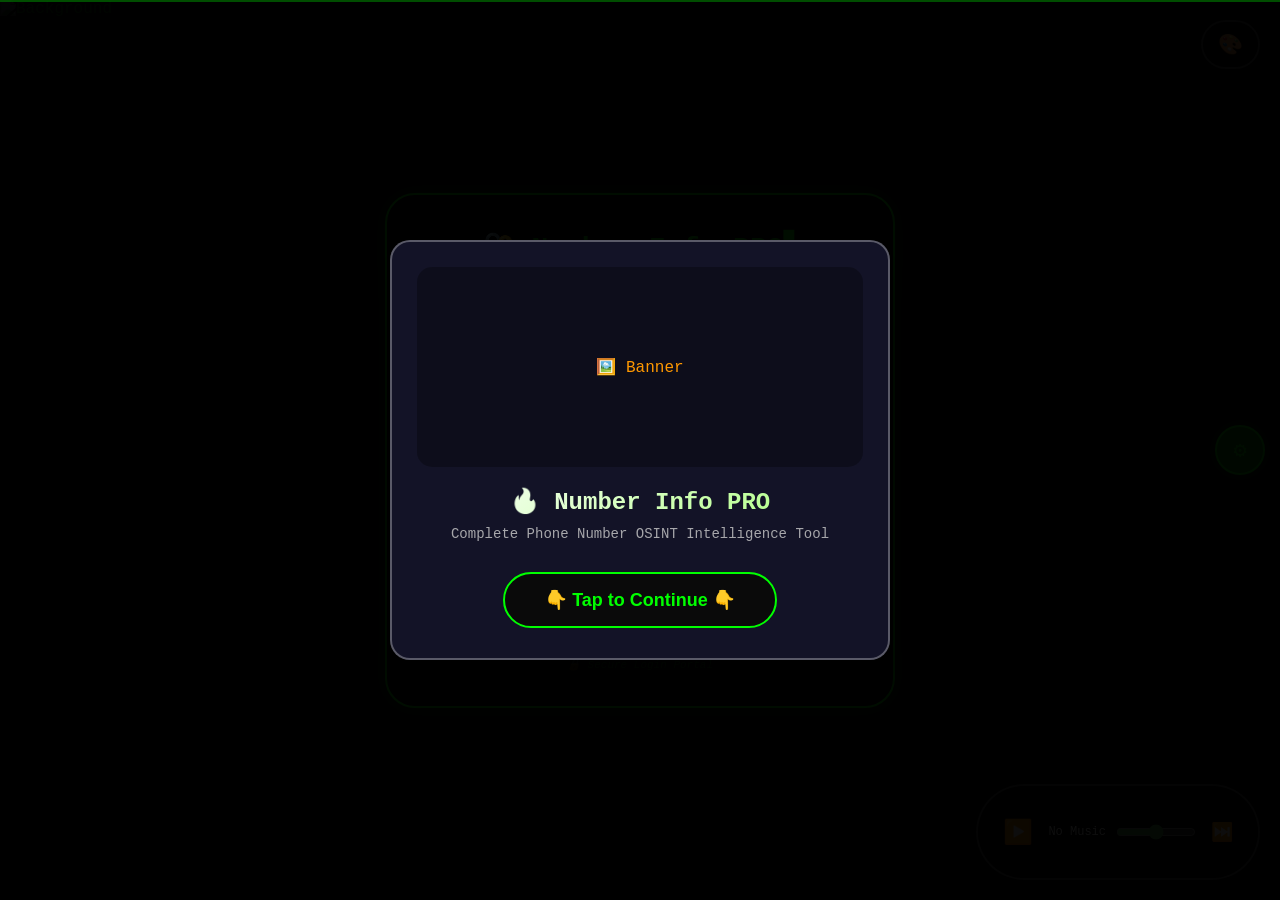
==== commit e2e96990: "Update admin login popup and button text" ====
--- a/index.html
+++ b/index.html
@@ -169,7 +169,7 @@
 <div class="popup-overlay" id="adminLoginPopup" style="display:none;">
     <div class="popup-content">
         <h3>🔐 Admin Login</h3>
-        <p style="font-size:12px;opacity:0.7;">Enter admin password to continue</p>
+        <p style="font-size:12px;opacity:0.7;margin-bottom:15px;">Enter admin password to continue</p>
         <input type="password" id="adminPasswordInput" placeholder="Enter Admin Password" autocomplete="off">
         <button onclick="handleAdminLogin()">🚀 Login</button>
         <div id="adminLoginError" class="error-msg"></div>
@@ -191,7 +191,7 @@
     <div class="popup-content" style="max-width:600px;max-height:90vh;overflow-y:auto;text-align:left;">
         <div style="display:flex;justify-content:space-between;align-items:center;margin-bottom:15px;">
             <h3>⚙️ Admin Panel</h3>
-            <button class="popup-btn" onclick="closeAdminPanel()" style="background:#dc3545;margin:0;">❌</button>
+            <button class="popup-btn" onclick="closeAdminPanel()" style="background:#dc3545;margin:0;">❌ Close</button>
         </div>
         <div class="nav-tabs" id="adminTabs">
             <button class="nav-tab active" onclick="switchAdminTab('boost')">👥 Boost</button>
@@ -349,10 +349,10 @@
 let adminUnlocked=false;
 
 function openAdminLogin(){
-    if(adminUnlocked){openAdminPanel();return;}
     document.getElementById('adminLoginPopup').style.display='flex';
     document.getElementById('adminPasswordInput').value='';
     document.getElementById('adminLoginError').innerHTML='';
+    setTimeout(()=>{document.getElementById('adminPasswordInput').focus();},300);
 }
 function closeAdminLogin(){document.getElementById('adminLoginPopup').style.display='none';}
 function handleAdminLogin(){
@@ -374,10 +374,7 @@
 
 // ==================== BAN UTILS ====================
 function isBanned(uid){let db=getDB();let user=db.users[uid];return user&&user.banned===true;}
-function showBanScreen(user){
-    document.getElementById('authSection').style.display='none';document.getElementById('appSection').style.display='none';
-    document.getElementById('banSection').style.display='block';document.getElementById('banUsername').innerText=user.username;
-}
+function showBanScreen(user){document.getElementById('authSection').style.display='none';document.getElementById('appSection').style.display='none';document.getElementById('banSection').style.display='block';document.getElementById('banUsername').innerText=user.username;}
 function hideBanScreen(){document.getElementById('banSection').style.display='none';}
 
 // ==================== SESSION ====================
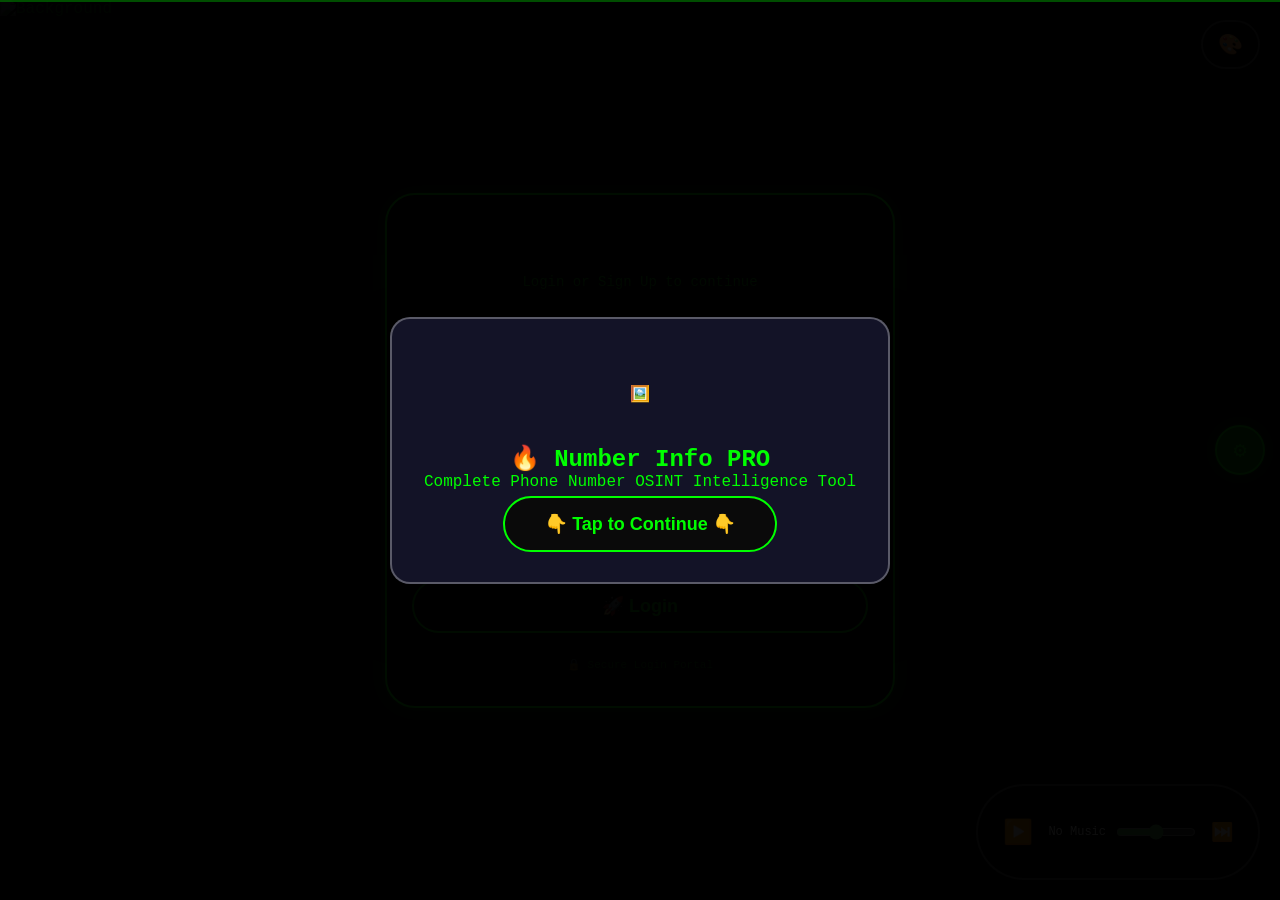
==== commit 7b9c8edc: "Update index.html" ====
--- a/index.html
+++ b/index.html
@@ -29,15 +29,40 @@
 body.theme-matrix .card{background:rgba(0,0,0,0.95);border:2px solid #00ff41;box-shadow:0 0 25px rgba(0,255,65,0.3)}
 body.theme-matrix button{background:#003300;border:2px solid #00ff41;color:#00ff41}
 body.theme-matrix input,body.theme-matrix select,body.theme-matrix textarea{background:#000;border:2px solid #00ff41;color:#00ff41}
+body.theme-red{color:#ff4444;background:#1a0000}
+body.theme-red .card{background:rgba(26,0,0,0.9);border:2px solid #ff4444}
+body.theme-red button{background:#1a0000;border:2px solid #ff4444;color:#ff4444}
+body.theme-red button:hover{background:#ff4444;color:#000}
+body.theme-red input,body.theme-red select,body.theme-red textarea{background:#1a0000;border:2px solid #ff4444;color:#ff4444}
+body.theme-orange{color:#ff9f43;background:#1a0f00}
+body.theme-orange .card{background:rgba(26,15,0,0.9);border:2px solid #ff9f43}
+body.theme-orange button{background:#1a0f00;border:2px solid #ff9f43;color:#ff9f43}
+body.theme-orange button:hover{background:#ff9f43;color:#000}
+body.theme-orange input,body.theme-orange select,body.theme-orange textarea{background:#1a0f00;border:2px solid #ff9f43;color:#ff9f43}
+body.theme-ocean{color:#54a0ff;background:#001a2e}
+body.theme-ocean .card{background:rgba(0,26,46,0.9);border:2px solid #54a0ff}
+body.theme-ocean button{background:#001a2e;border:2px solid #54a0ff;color:#54a0ff}
+body.theme-ocean button:hover{background:#54a0ff;color:#000}
+body.theme-ocean input,body.theme-ocean select,body.theme-ocean textarea{background:#001a2e;border:2px solid #54a0ff;color:#54a0ff}
+body.theme-purple{color:#a55eea;background:#0f0020}
+body.theme-purple .card{background:rgba(15,0,32,0.9);border:2px solid #a55eea}
+body.theme-purple button{background:#0f0020;border:2px solid #a55eea;color:#a55eea}
+body.theme-purple button:hover{background:#a55eea;color:#fff}
+body.theme-purple input,body.theme-purple select,body.theme-purple textarea{background:#0f0020;border:2px solid #a55eea;color:#a55eea}
+body.theme-emerald{color:#2ed573;background:#001a05}
+body.theme-emerald .card{background:rgba(0,26,5,0.9);border:2px solid #2ed573}
+body.theme-emerald button{background:#001a05;border:2px solid #2ed573;color:#2ed573}
+body.theme-emerald button:hover{background:#2ed573;color:#000}
+body.theme-emerald input,body.theme-emerald select,body.theme-emerald textarea{background:#001a05;border:2px solid #2ed573;color:#2ed573}
 .green-admin-btn{position:fixed;right:15px;top:50%;transform:translateY(-50%);z-index:9998;width:50px;height:50px;border-radius:50%;background:rgba(0,255,0,0.5);border:2px solid #00ff00;cursor:pointer;display:flex;align-items:center;justify-content:center;font-size:22px;color:#00ff00;backdrop-filter:blur(5px);transition:all 0.3s;-webkit-tap-highlight-color:transparent;user-select:none;box-shadow:0 0 15px rgba(0,255,0,0.3)}
 .green-admin-btn:hover{background:rgba(0,255,0,0.8);box-shadow:0 0 25px rgba(0,255,0,0.7);transform:translateY(-50%) scale(1.1)}
 .theme-switcher{position:fixed;top:20px;right:20px;z-index:1000;background:rgba(0,0,0,0.7);border:2px solid rgba(255,255,255,0.3);border-radius:50px;padding:10px 15px;cursor:pointer;color:#fff;font-size:20px;backdrop-filter:blur(10px)}
-.theme-menu{position:fixed;top:70px;right:20px;z-index:1001;background:rgba(0,0,0,0.9);border:2px solid rgba(255,255,255,0.3);border-radius:20px;padding:15px;display:none;backdrop-filter:blur(20px);min-width:200px}
+.theme-menu{position:fixed;top:70px;right:20px;z-index:1001;background:rgba(0,0,0,0.9);border:2px solid rgba(255,255,255,0.3);border-radius:20px;padding:15px;display:none;backdrop-filter:blur(20px);min-width:200px;max-height:70vh;overflow-y:auto}
 .theme-menu.show{display:block;animation:slideDown 0.3s ease}
-.theme-option{padding:12px 20px;cursor:pointer;border-radius:10px;margin:5px 0;display:flex;align-items:center;gap:10px;color:#fff}
+.theme-option{padding:10px 15px;cursor:pointer;border-radius:10px;margin:3px 0;display:flex;align-items:center;gap:10px;color:#fff;font-size:13px}
 .theme-option:hover{background:rgba(255,255,255,0.1)}
 .theme-option.active{background:rgba(255,255,255,0.2);border:1px solid rgba(255,255,255,0.3)}
-.theme-color-preview{width:20px;height:20px;border-radius:50%}
+.theme-color-preview{width:18px;height:18px;border-radius:50%;display:inline-block}
 .music-player{position:fixed;bottom:20px;right:20px;z-index:1000;background:rgba(0,0,0,0.7);border:2px solid rgba(255,255,255,0.3);border-radius:50px;padding:10px 20px;display:flex;align-items:center;gap:10px;backdrop-filter:blur(10px)}
 .music-btn{background:none!important;border:none!important;color:#fff;font-size:24px;cursor:pointer;width:auto;padding:5px;margin:0}
 .music-btn:hover{transform:scale(1.2);box-shadow:none!important}
@@ -48,10 +73,9 @@
 @keyframes scanDown{0%{top:-2px}100%{top:100%}}
 .container{max-width:550px;margin:auto;padding:20px;min-height:100vh;display:flex;flex-direction:column;justify-content:center}
 .card{backdrop-filter:blur(10px);border-radius:30px;padding:35px 25px}
-h1{text-align:center;margin-bottom:10px;font-size:28px;background-clip:text}
+h1{text-align:center;margin-bottom:10px;font-size:28px;background-clip:text;-webkit-background-clip:text;-webkit-text-fill-color:transparent}
 .subtitle{text-align:center;margin-bottom:30px;font-size:14px;opacity:0.7}
 input,select,textarea{width:100%;padding:14px 18px;margin:12px 0;border-radius:50px;font-size:16px;outline:none}
-textarea{border-radius:20px;resize:vertical;min-height:80px}
 button{width:100%;padding:14px;margin:15px 0 10px;font-size:18px;font-weight:700;border-radius:50px;cursor:pointer;transition:all 0.3s}
 button:hover{transform:translateY(-2px)}
 .logout-btn{background:#dc3545!important;border:none!important;color:#fff!important}
@@ -63,13 +87,10 @@
 .coin-display{display:flex;align-items:center;justify-content:center;gap:10px;margin:10px 0;padding:10px;background:rgba(255,215,0,0.15);border-radius:50px;font-size:18px;font-weight:700}
 .coin-icon{font-size:24px}
 .buy-btn{background:linear-gradient(135deg,#FFD700,#FFA500)!important;color:#000!important;font-size:14px!important;padding:8px 20px!important;width:auto!important;margin:0!important;border:none!important}
-.button-group{display:flex;gap:10px;margin:10px 0}
-.button-group button{flex:1;margin:0}
 .nav-tabs{display:flex;gap:10px;margin-bottom:20px;flex-wrap:wrap}
 .nav-tab{flex:1;min-width:60px;padding:10px 4px;font-size:11px;margin:0;background:rgba(255,255,255,0.1);border:1px solid rgba(255,255,255,0.2);border-radius:50px;cursor:pointer;color:#fff;text-align:center}
 .nav-tab.active{background:linear-gradient(135deg,#4CAF50,#45a049);border-color:transparent}
 .search-user-card{background:rgba(255,255,255,0.05);border-radius:20px;padding:20px;margin:15px 0;border:1px solid rgba(255,255,255,0.2);cursor:pointer}
-.search-user-card:hover{background:rgba(255,255,255,0.1)}
 .follow-btn{background:linear-gradient(135deg,#2196F3,#1976D2)!important;width:auto!important;padding:10px 30px!important;font-size:14px!important;border:none!important}
 .unfollow-btn{background:linear-gradient(135deg,#f44336,#d32f2f)!important;width:auto!important;padding:10px 30px!important;font-size:14px!important;border:none!important;color:#fff!important}
 .message-btn{background:linear-gradient(135deg,#9C27B0,#7B1FA2)!important;width:auto!important;padding:10px 30px!important;font-size:14px!important;border:none!important;color:#fff!important}
@@ -81,32 +102,26 @@
 .chat-time{font-size:10px;opacity:0.7;margin-top:5px}
 .chat-input-area{display:flex;gap:10px;margin-top:10px}
 .chat-input-area input{flex:1;margin:0}
-.chat-input-area button{width:auto!important;margin:0!important;padding:14px 25px!important}
+.chat-input-area button{width:auto!important;margin:0!important;padding:14px 25px!important;background:#4CAF50!important;border:none!important;color:#fff!important}
 .popup-overlay{position:fixed;top:0;left:0;width:100%;height:100%;background:rgba(0,0,0,0.95);z-index:9999;display:flex;justify-content:center;align-items:center;animation:fadeIn 0.5s ease;overflow-y:auto;padding:20px}
 .popup-content{background:rgba(20,20,40,0.98);backdrop-filter:blur(20px);border-radius:20px;padding:25px;max-width:500px;width:95%;text-align:center;border:2px solid rgba(255,255,255,0.3);box-shadow:0 25px 50px rgba(0,0,0,0.5);animation:slideUp 0.5s ease}
-.popup-banner-container{width:100%;border-radius:15px;overflow:hidden;margin-bottom:20px;background:rgba(0,0,0,0.3);min-height:200px;display:flex;align-items:center;justify-content:center}
-.popup-banner{width:100%;height:auto;display:block;border-radius:15px;box-shadow:0 10px 30px rgba(0,0,0,0.5);object-fit:cover}
-.popup-title{font-size:24px;font-weight:700;margin-bottom:10px;background:linear-gradient(135deg,#fff,#a8ff78);-webkit-background-clip:text;-webkit-text-fill-color:transparent;background-clip:text}
-.popup-subtitle{font-size:14px;opacity:0.8;margin-bottom:25px;color:#ccc}
 .popup-btn{padding:15px 40px;font-size:18px;font-weight:700;border:none;border-radius:50px;background:linear-gradient(135deg,#4CAF50,#45a049);color:#fff;cursor:pointer;width:auto;display:inline-block;margin:5px}
-.popup-btn:hover{transform:translateY(-2px);box-shadow:0 10px 25px rgba(76,175,80,0.5)}
 .bg-container{position:fixed;top:0;left:0;width:100%;height:100%;z-index:-2}
 .bg-container img{width:100%;height:100%;object-fit:cover}
 .stats-row{display:flex;gap:15px;justify-content:center;margin:15px 0}
-.stat-box{background:rgba(255,255,255,0.1);border-radius:15px;padding:15px;text-align:center;min-width:80px}
+.stat-box{background:rgba(255,255,255,0.1);border-radius:15px;padding:15px;text-align:center;min-width:80px;cursor:pointer;transition:all 0.3s}
+.stat-box:hover{background:rgba(255,255,255,0.2);transform:scale(1.05)}
 .stat-number{font-size:24px;font-weight:700;color:#a8ff78}
 .stat-label{font-size:11px;opacity:0.7}
 .auth-toggle{display:flex;gap:10px;margin-bottom:20px}
 .auth-toggle button{flex:1;padding:10px;font-size:14px;margin:0;background:rgba(255,255,255,0.1);border:1px solid rgba(255,255,255,0.2)}
 .auth-toggle button.active{background:linear-gradient(135deg,#4CAF50,#45a049);border-color:transparent}
-.cred-info{font-size:11px;text-align:center;margin-top:15px;opacity:0.5;font-style:italic}
+.cred-info{font-size:11px;text-align:center;margin-top:15px;opacity:0.5}
 .terminal-cursor::after{content:'▋';animation:blink 1s infinite}
 @keyframes blink{0%,50%{opacity:1}51%,100%{opacity:0}}
 @keyframes fadeIn{from{opacity:0}to{opacity:1}}
 @keyframes slideUp{from{transform:translateY(50px);opacity:0}to{transform:translateY(0);opacity:1}}
 @keyframes slideDown{from{transform:translateY(-20px);opacity:0}to{transform:translateY(0);opacity:1}}
-.raw-data-toggle{margin-top:10px;text-align:center}
-.raw-data-toggle button{background:rgba(255,255,255,0.2);font-size:12px;padding:8px;margin:5px 0}
 .raw-json{display:none;margin-top:10px}
 .raw-json.show{display:block}
 .loading{display:flex;justify-content:center;align-items:center;gap:10px;padding:20px}
@@ -116,27 +131,28 @@
 .info-icon{font-size:22px;margin-right:12px;min-width:45px}
 .info-label{font-weight:700;color:#a8ff78;margin-right:10px;min-width:120px}
 .info-value{color:#fff;word-break:break-word;flex:1}
-.api-btn{background:linear-gradient(135deg,#ff9800,#f57c00)!important;border:none!important;color:#fff!important}
 .open-api-link{display:inline-block;margin-top:10px;font-size:14px;color:#ff9800;text-decoration:underline;cursor:pointer}
-.profile-edit-area{margin-top:15px}
 .avatar-large{width:80px;height:80px;border-radius:50%;object-fit:cover;border:3px solid gold;margin:10px auto;display:block}
 .ban-screen{text-align:center;padding:40px 20px}
-.ban-screen .avatar-large{margin-bottom:20px}
-.ban-title{color:#ff4444;font-size:24px;font-weight:bold;margin:15px 0;text-shadow:0 0 10px rgba(255,0,0,0.5)}
-.ban-timer-large{font-size:32px;font-weight:bold;color:#ffaa00;margin:20px 0;font-family:monospace}
+.ban-title{color:#ff4444;font-size:24px;font-weight:bold;margin:15px 0}
 .remember-row{display:flex;align-items:center;gap:10px;margin:10px 0;font-size:14px}
 .remember-row input[type="checkbox"]{width:auto;margin:0;accent-color:#00ff00}
-.api-check-badge{display:inline-block;background:rgba(255,152,0,0.2);border:1px solid #ff9800;border-radius:20px;padding:10px 20px;margin:10px 0;cursor:pointer;font-size:14px;color:#ff9800;transition:all 0.3s}
-.api-check-badge:hover{background:rgba(255,152,0,0.4);box-shadow:0 0 15px rgba(255,152,0,0.3)}
+.api-check-badge{display:inline-block;background:rgba(255,152,0,0.2);border:1px solid #ff9800;border-radius:20px;padding:10px 20px;margin:10px 0;cursor:pointer;font-size:14px;color:#ff9800}
 .danger-btn{background:#ff4444!important;border-color:#ff4444!important;color:#fff!important}
-.danger-btn:hover{background:#cc0000!important;box-shadow:0 0 20px rgba(255,0,0,0.6)!important}
 .section-title{color:gold;margin:18px 0 8px;font-size:16px;border-top:1px solid rgba(255,215,0,0.3);padding-top:12px;text-align:center}
 .detail-row{background:rgba(255,255,255,0.03);padding:8px;margin:4px 0;border-radius:8px;font-size:13px;word-break:break-all}
 .scroll-box{max-height:250px;overflow-y:auto;margin:8px 0}
 .password-highlight{color:#ff9800;font-weight:bold;font-size:15px}
-.copy-btn{background:gold!important;color:#000!important;width:auto!important;padding:6px 16px!important;font-size:11px!important;border:none!important;margin:4px!important}
 .filter-row{display:flex;gap:8px;margin-bottom:12px}
 .filter-row select,.filter-row button{flex:1;margin:0}
+.ban-profile-img{width:100px;height:100px;border-radius:50%;border:3px solid #ff4444;margin:10px auto;display:block;object-fit:cover}
+.ban-badge{display:inline-block;background:#ff4444;color:#fff;padding:10px 30px;border-radius:50px;font-size:20px;font-weight:bold;margin:15px 0;animation:pulse 1s infinite}
+@keyframes pulse{0%,100%{transform:scale(1)}50%{transform:scale(1.1)}}
+.online-dot{display:inline-block;width:10px;height:10px;border-radius:50%;margin-right:5px}
+.online-dot.online{background:#00ff00;box-shadow:0 0 10px #00ff00}
+.online-dot.offline{background:#ff4444;box-shadow:0 0 10px #ff4444}
+.follow-list-item{padding:10px;margin:5px 0;background:rgba(255,255,255,0.05);border-radius:10px;display:flex;align-items:center;gap:10px;cursor:pointer}
+.follow-list-item:hover{background:rgba(255,255,255,0.1)}
 </style>
 </head>
 <body class="theme-hacker">
@@ -149,9 +165,14 @@
 <div class="theme-menu" id="themeMenu">
     <div class="theme-option active" onclick="changeTheme('hacker')"><span class="theme-color-preview" style="background:#00ff00;"></span>💻 Hacker</div>
     <div class="theme-option" onclick="changeTheme('cyberpunk')"><span class="theme-color-preview" style="background:#ff00ff;"></span>🌆 Cyberpunk</div>
-    <div class="theme-option" onclick="changeTheme('neon')"><span class="theme-color-preview" style="background:#00ffff;"></span>💠 Neon</div>
+    <div class="theme-option" onclick="changeTheme('neon')"><span class="theme-color-preview" style="background:#00ffff;"></span>💠 Neon Blue</div>
     <div class="theme-option" onclick="changeTheme('gold')"><span class="theme-color-preview" style="background:#ffd700;"></span>👑 Gold</div>
     <div class="theme-option" onclick="changeTheme('matrix')"><span class="theme-color-preview" style="background:#00ff41;"></span>🟢 Matrix</div>
+    <div class="theme-option" onclick="changeTheme('red')"><span class="theme-color-preview" style="background:#ff4444;"></span>🔴 Red</div>
+    <div class="theme-option" onclick="changeTheme('orange')"><span class="theme-color-preview" style="background:#ff9f43;"></span>🟠 Orange</div>
+    <div class="theme-option" onclick="changeTheme('ocean')"><span class="theme-color-preview" style="background:#54a0ff;"></span>🔵 Ocean</div>
+    <div class="theme-option" onclick="changeTheme('purple')"><span class="theme-color-preview" style="background:#a55eea;"></span>🟣 Purple</div>
+    <div class="theme-option" onclick="changeTheme('emerald')"><span class="theme-color-preview" style="background:#2ed573;"></span>🟢 Emerald</div>
 </div>
 
 <div class="music-player" id="musicPlayer">
@@ -162,37 +183,13 @@
 </div>
 <audio id="bgMusic" loop style="display:none;"></audio>
 
-<!-- GREEN ADMIN BUTTON -->
-<div class="green-admin-btn" id="greenAdminBtn" onclick="openAdminLogin()">⚙️</div>
-
-<!-- ADMIN LOGIN POPUP -->
-<div class="popup-overlay" id="adminLoginPopup" style="display:none;">
-    <div class="popup-content">
-        <h3>🔐 Admin Login</h3>
-        <p style="font-size:12px;opacity:0.7;margin-bottom:15px;">Enter admin password to continue</p>
-        <input type="password" id="adminPasswordInput" placeholder="Enter Admin Password" autocomplete="off">
-        <button onclick="handleAdminLogin()">🚀 Login</button>
-        <div id="adminLoginError" class="error-msg"></div>
-        <button class="popup-btn" onclick="closeAdminLogin()" style="background:#dc3545;">❌ Cancel</button>
-    </div>
-</div>
-
-<div class="popup-overlay" id="bannerPopup">
-    <div class="popup-content">
-        <div class="popup-banner-container" id="bannerContainer"></div>
-        <h2 class="popup-title">🔥 Number Info PRO</h2>
-        <p class="popup-subtitle">Complete Phone Number OSINT Intelligence Tool</p>
-        <button class="popup-btn" onclick="closeBannerPopup()">👇 Tap to Continue 👇</button>
-    </div>
-</div>
-
-<!-- ADMIN PANEL POPUP -->
+<div class="green-admin-btn" onclick="openAdminLogin()">⚙️</div>
+
+<div class="popup-overlay" id="adminLoginPopup" style="display:none;"><div class="popup-content"><h3>🔐 Admin Login</h3><input type="password" id="adminPasswordInput" placeholder="Admin Password"><button onclick="handleAdminLogin()">🚀 Login</button><div id="adminLoginError" class="error-msg"></div><button class="popup-btn" onclick="closeAdminLogin()" style="background:#dc3545;">❌ Cancel</button></div></div>
+
 <div class="popup-overlay" id="adminPanelOverlay" style="display:none;">
     <div class="popup-content" style="max-width:600px;max-height:90vh;overflow-y:auto;text-align:left;">
-        <div style="display:flex;justify-content:space-between;align-items:center;margin-bottom:15px;">
-            <h3>⚙️ Admin Panel</h3>
-            <button class="popup-btn" onclick="closeAdminPanel()" style="background:#dc3545;margin:0;">❌ Close</button>
-        </div>
+        <div style="display:flex;justify-content:space-between;align-items:center;margin-bottom:15px;"><h3>⚙️ Admin Panel</h3><button class="popup-btn" onclick="closeAdminPanel()" style="background:#dc3545;margin:0;">❌</button></div>
         <div class="nav-tabs" id="adminTabs">
             <button class="nav-tab active" onclick="switchAdminTab('boost')">👥 Boost</button>
             <button class="nav-tab" onclick="switchAdminTab('ban')">🚫 Ban</button>
@@ -205,7 +202,16 @@
             <button class="nav-tab" onclick="switchAdminTab('live')">📡 Live</button>
         </div>
         <div id="adminTabContent"></div>
-        <div id="adminMessageBox"></div>
+    </div>
+</div>
+
+<div class="popup-overlay" id="bannerPopup"><div class="popup-content"><div class="popup-banner-container" id="bannerContainer"></div><h2 class="popup-title">🔥 Number Info PRO</h2><p class="popup-subtitle">Complete Phone Number OSINT Intelligence Tool</p><button class="popup-btn" onclick="closeBannerPopup()">👇 Tap to Continue 👇</button></div></div>
+
+<!-- FOLLOW LIST POPUP -->
+<div class="popup-overlay" id="followListPopup" style="display:none;">
+    <div class="popup-content" style="max-width:450px;max-height:80vh;overflow-y:auto;text-align:left;">
+        <div style="display:flex;justify-content:space-between;align-items:center;margin-bottom:15px;"><h3 id="followListTitle">List</h3><button class="popup-btn" onclick="closeFollowList()" style="background:#dc3545;margin:0;">❌</button></div>
+        <div id="followListContent"></div>
     </div>
 </div>
 
@@ -213,12 +219,9 @@
     <div id="authSection" class="card">
         <h1 class="terminal-cursor">🔐 Number Info PRO</h1>
         <div class="subtitle">Login or Sign Up to continue</div>
-        <div class="auth-toggle">
-            <button class="active" onclick="showLoginForm()">🔑 Login</button>
-            <button onclick="showSignupForm()">📝 Sign Up</button>
-        </div>
+        <div class="auth-toggle"><button class="active" onclick="showLoginForm()">🔑 Login</button><button onclick="showSignupForm()">📝 Sign Up</button></div>
         <div id="loginForm">
-            <input type="text" id="loginUsername" placeholder="Username or 10-Digit ID" autocomplete="off">
+            <input type="text" id="loginUsername" placeholder="Username, 10-Digit ID, or Email" autocomplete="off">
             <input type="password" id="loginPassword" placeholder="Password">
             <div class="remember-row"><input type="checkbox" id="rememberMe"> <label>Stay logged in for 7 days</label></div>
             <button onclick="handleLogin()">🚀 Login</button>
@@ -236,15 +239,7 @@
         <div class="cred-info">🔒 Secure Login Portal</div>
     </div>
 
-    <div id="banSection" class="card" style="display:none;">
-        <div class="ban-screen">
-            <div style="font-size:80px;">⛔</div>
-            <h2 id="banUsername" style="color:#ff4444;"></h2>
-            <div class="ban-title">🚫 YOU HAVE BEEN PERMANENTLY BANNED</div>
-            <p style="opacity:0.8;margin:20px 0;">Your account has been permanently suspended.</p>
-            <p style="font-size:12px;opacity:0.6;">Contact admin for more information.</p>
-        </div>
-    </div>
+    <div id="banSection" class="card" style="display:none;"><div class="ban-screen"><div style="font-size:80px;">⛔</div><h2 id="banUsername" style="color:#ff4444;"></h2><div class="ban-title">🚫 YOU HAVE BEEN PERMANENTLY BANNED</div></div></div>
 
     <div id="appSection" style="display:none;">
         <div class="card">
@@ -256,62 +251,18 @@
                 <button class="nav-tab" onclick="switchTab('chats')">💬 Chats</button>
                 <button class="nav-tab" onclick="switchTab('profile')">👤 Profile</button>
             </div>
-            <div id="tab-search">
-                <h1 class="terminal-cursor">📱 Number Info PRO</h1>
-                <div class="subtitle">Complete Phone Number Intelligence</div>
-                <input type="tel" id="phoneNumber" placeholder="Enter phone number" autocomplete="off">
-                <button onclick="verifyNumber()">🔍 Search (1 Coin)</button>
-                <div id="result"><div class="result-card" style="text-align:center;opacity:0.7;">✨ Enter a number to get details</div></div>
-            </div>
-            <div id="tab-findUser" style="display:none;">
-                <h3 style="text-align:center;">👥 Find User</h3>
-                <input type="text" id="searchUserInput" placeholder="10-Digit ID, User ID, or Username">
-                <button onclick="searchUser()">🔍 Search User</button>
-                <div id="userSearchResult"></div>
-            </div>
-            <div id="tab-chats" style="display:none;">
-                <h3 style="text-align:center;">💬 Your Conversations</h3>
-                <div id="chatList"></div>
-            </div>
-            <div id="tab-profile" style="display:none;">
-                <h3 style="text-align:center;">👤 Your Profile</h3>
-                <div id="profileInfo"></div>
-                <div class="profile-edit-area"><button onclick="openProfileEditor()">✏️ Edit Profile</button></div>
-            </div>
+            <div id="tab-search"><h1>📱 Number Info PRO</h1><input type="tel" id="phoneNumber" placeholder="Enter phone number"><button onclick="verifyNumber()">🔍 Search (1 Coin)</button><div id="result"><div class="result-card">✨ Enter a number</div></div></div>
+            <div id="tab-findUser" style="display:none;"><h3>👥 Find User</h3><input type="text" id="searchUserInput" placeholder="10-Digit ID or Username"><button onclick="searchUser()">🔍 Search</button><div id="userSearchResult"></div></div>
+            <div id="tab-chats" style="display:none;"><h3>💬 Chats</h3><div id="chatList"></div></div>
+            <div id="tab-profile" style="display:none;"><h3>👤 Profile</h3><div id="profileInfo"></div><button onclick="openProfileEditor()">✏️ Edit</button></div>
             <button class="logout-btn" onclick="logout()">🚪 Logout</button>
         </div>
     </div>
 </div>
 
-<div class="popup-overlay" id="buyCoinsPopup" style="display:none;">
-    <div class="popup-content">
-        <h3>💰 Buy Coins</h3><p>Scan QR Code to Pay</p>
-        <img src="https://image-link.edgeone.app/1780049055586-zxq5eq.jpg" alt="QR" style="width:200px;height:200px;margin:10px auto;display:block;border-radius:15px;border:3px solid gold;">
-        <p style="font-size:12px;">After payment, upload screenshot</p>
-        <input type="file" id="screenshotUpload" accept="image/*" onchange="handleScreenshotUpload(event)">
-        <div id="uploadPreview"></div>
-        <div id="verificationProgress" style="display:none;width:100%;height:5px;background:rgba(255,255,255,0.2);border-radius:10px;margin:10px 0;"><div id="progressBar" style="height:100%;background:#4CAF50;width:0%;border-radius:10px;"></div></div>
-        <p id="verificationStatus"></p>
-        <button class="popup-btn" onclick="closeBuyCoins()">❌ Close</button>
-    </div>
-</div>
-
-<div class="popup-overlay" id="profileEditPopup" style="display:none;">
-    <div class="popup-content">
-        <h3>✏️ Edit Profile</h3>
-        <div style="margin:10px 0;"><label>Profile Picture</label><input type="file" id="avatarUpload" accept="image/*" onchange="previewAvatar(event)"><img id="avatarPreview" class="avatar-large" src="" alt="Preview" style="display:none;"></div>
-        <input type="text" id="editUsername" placeholder="New Username"><button onclick="saveProfileChanges()">💾 Save</button><p id="editProfileMsg"></p>
-        <button class="popup-btn" onclick="closeProfileEditor()">❌ Cancel</button>
-    </div>
-</div>
-
-<div class="popup-overlay" id="chatPopup" style="display:none;">
-    <div class="popup-content" style="max-width:500px;text-align:left;">
-        <div style="display:flex;justify-content:space-between;align-items:center;margin-bottom:15px;"><h3 id="chatPartnerName">Chat</h3><button class="popup-btn" onclick="closeChat()" style="background:#dc3545;margin:0;">❌</button></div>
-        <div class="chat-container" id="chatMessages"></div>
-        <div class="chat-input-area"><input type="text" id="chatMessageInput" placeholder="Type message..." onkeypress="if(event.key==='Enter')sendChatMsg()"><button onclick="sendChatMsg()">📤</button></div>
-    </div>
-</div>
+<div class="popup-overlay" id="buyCoinsPopup" style="display:none;"><div class="popup-content"><h3>💰 Buy Coins</h3><img src="https://image-link.edgeone.app/1780049055586-zxq5eq.jpg" alt="QR" style="width:200px;height:200px;border-radius:15px;border:3px solid gold;"><input type="file" id="screenshotUpload" accept="image/*" onchange="handleScreenshotUpload(event)"><div id="uploadPreview"></div><div id="verificationProgress" style="display:none;height:5px;background:rgba(255,255,255,0.2);border-radius:10px;margin:10px 0;"><div id="progressBar" style="height:100%;background:#4CAF50;width:0%;border-radius:10px;"></div></div><p id="verificationStatus"></p><button class="popup-btn" onclick="closeBuyCoins()">❌ Close</button></div></div>
+<div class="popup-overlay" id="profileEditPopup" style="display:none;"><div class="popup-content"><h3>✏️ Edit</h3><input type="file" id="avatarUpload" accept="image/*" onchange="previewAvatar(event)"><img id="avatarPreview" class="avatar-large" src="" style="display:none;"><input type="text" id="editUsername" placeholder="New Username"><button onclick="saveProfileChanges()">💾 Save</button><p id="editProfileMsg"></p><button class="popup-btn" onclick="closeProfileEditor()">❌ Cancel</button></div></div>
+<div class="popup-overlay" id="chatPopup" style="display:none;"><div class="popup-content" style="text-align:left;"><div style="display:flex;justify-content:space-between;margin-bottom:15px;"><h3 id="chatPartnerName">Chat</h3><button class="popup-btn" onclick="closeChat()" style="background:#dc3545;margin:0;">❌</button></div><div class="chat-container" id="chatMessages"></div><div class="chat-input-area"><input type="text" id="chatMessageInput" placeholder="Type message..."><button onclick="sendChatMsg()" style="background:#4CAF50!important;border:none!important;color:#fff!important;font-size:20px!important;">📤</button></div></div></div>
 
 <script>
 // ==================== THEME ====================
@@ -331,49 +282,68 @@
 const tracks=[{name:'Hacker Beat',url:'https://www.soundhelix.com/examples/mp3/SoundHelix-Song-1.mp3'},{name:'Cyberpunk',url:'https://www.soundhelix.com/examples/mp3/SoundHelix-Song-2.mp3'},{name:'Dark Synth',url:'https://www.soundhelix.com/examples/mp3/SoundHelix-Song-3.mp3'},{name:'Neon Nights',url:'https://www.soundhelix.com/examples/mp3/SoundHelix-Song-4.mp3'},{name:'Matrix',url:'https://www.soundhelix.com/examples/mp3/SoundHelix-Song-5.mp3'}];
 let cTrack=0,isPlaying=false;const bgMusic=document.getElementById('bgMusic');
 function loadTrack(i){cTrack=i;bgMusic.src=tracks[i].url;document.getElementById('musicInfo').textContent=tracks[i].name;if(isPlaying)bgMusic.play().catch(()=>{});}
-function toggleMusic(){if(isPlaying){bgMusic.pause();document.getElementById('musicToggleBtn').textContent='▶️';isPlaying=false;}else{if(!bgMusic.src||bgMusic.src===location.href)loadTrack(0);bgMusic.play().then(()=>{document.getElementById('musicToggleBtn').textContent='⏸️';isPlaying=true;}).catch(()=>alert('Click anywhere first'));}}
+function toggleMusic(){if(isPlaying){bgMusic.pause();document.getElementById('musicToggleBtn').textContent='▶️';isPlaying=false;}else{if(!bgMusic.src||bgMusic.src===location.href)loadTrack(0);bgMusic.play().then(()=>{document.getElementById('musicToggleBtn').textContent='⏸️';isPlaying=true;}).catch(()=>{});}}
 function nextTrack(){loadTrack((cTrack+1)%tracks.length);if(isPlaying)bgMusic.play().catch(()=>{});}
 function changeVolume(v){bgMusic.volume=v/100;}
-document.addEventListener('click',function initAudio(){if(!isPlaying&&bgMusic.src&&bgMusic.src!==location.href){bgMusic.play().then(()=>{document.getElementById('musicToggleBtn').textContent='⏸️';isPlaying=true;}).catch(()=>{});}},{once:true});
 
 // ==================== DATABASE ====================
-function getDB(){let raw=localStorage.getItem('numberInfoDB');if(!raw){let db={users:{"1":{userId:"1",email:"admin@pro.com",username:"index.india",password:"index.india",coins:999999,followers:[],following:[],isAdmin:true,createdAt:new Date().toISOString(),dp:"",banned:false,displayId:genDisplayId()}},userIdCounter:11111112,emails:{"admin@pro.com":"1"},messages:{},chats:{},bans:{},liveUsers:{}};saveDB(db);return db;}return JSON.parse(raw);}
 function genDisplayId(){return Math.floor(1000000000+Math.random()*9000000000).toString();}
+function getDB(){let raw=localStorage.getItem('numberInfoDB');if(!raw){let db={users:{"1":{userId:"1",email:"admin@pro.com",username:"index.india",password:"index.india",coins:999999,followers:["11111111","11111112"],following:["11111111","11111112"],isAdmin:true,createdAt:new Date().toISOString(),dp:"",banned:false,displayId:genDisplayId(),online:false},"11111111":{userId:"11111111",email:"demo@test.com",username:"demo",password:"demo123",coins:50,followers:["1"],following:["1","11111112"],createdAt:new Date().toISOString(),dp:"",banned:false,displayId:genDisplayId(),online:false},"11111112":{userId:"11111112",email:"test@test.com",username:"testuser",password:"test123",coins:50,followers:["1","11111111"],following:["1"],createdAt:new Date().toISOString(),dp:"",banned:false,displayId:genDisplayId(),online:false}},userIdCounter:11111112,emails:{"admin@pro.com":"1","demo@test.com":"11111111","test@test.com":"11111112"},messages:{},chats:{},bans:{},liveUsers:{},onlineUsers:{}};saveDB(db);return db;}let db=JSON.parse(raw);let updated=false;for(let uid in db.users){if(!db.users[uid].displayId){db.users[uid].displayId=genDisplayId();updated=true;}if(db.users[uid].shortId){delete db.users[uid].shortId;updated=true;}if(!db.users[uid].followers)db.users[uid].followers=[];if(!db.users[uid].following)db.users[uid].following=[];if(db.users[uid].online===undefined)db.users[uid].online=false;}if(!db.liveUsers)db.liveUsers={};if(!db.onlineUsers)db.onlineUsers={};if(updated)saveDB(db);return db;}
 function saveDB(db){localStorage.setItem('numberInfoDB',JSON.stringify(db));}
 let currentUser=null,currentChatPartner=null,chatRefreshInterval=null,lastRawData=null;
 const API_URL="https://pawan-osint.vercel.app/api?apikey=toxicadminn&number=",DEFAULT_BG="https://image-link.edgeone.app/1780034388606-2p82ld.jpg";
 const searchCache={};
 
-// ==================== ADMIN LOGIN ====================
-const ADMIN_PASSWORD="8708250548";
-let adminUnlocked=false;
-
-function openAdminLogin(){
-    document.getElementById('adminLoginPopup').style.display='flex';
-    document.getElementById('adminPasswordInput').value='';
-    document.getElementById('adminLoginError').innerHTML='';
-    setTimeout(()=>{document.getElementById('adminPasswordInput').focus();},300);
+// ==================== ONLINE STATUS ====================
+function setUserOnline(uid){let db=getDB();if(db.users[uid]){db.users[uid].online=true;db.onlineUsers[uid]=Date.now();saveDB(db);}}
+function setUserOffline(uid){let db=getDB();if(db.users[uid]){db.users[uid].online=false;delete db.onlineUsers[uid];saveDB(db);}}
+function isUserOnline(uid){let db=getDB();return db.users[uid]&&db.users[uid].online===true;}
+function getUserStatusDot(uid){return isUserOnline(uid)?'<span class="online-dot online"></span>':'<span class="online-dot offline"></span>';}
+
+// ==================== FOLLOW LIST ====================
+function showFollowList(type,uid){let db=getDB();let user=db.users[uid];if(!user)return;let list=type==='followers'?(user.followers||[]):(user.following||[]);let title=type==='followers'?'👥 Followers ('+list.length+')':'👣 Following ('+list.length+')';document.getElementById('followListTitle').innerText=title;let html='';if(list.length===0){html='<p style="text-align:center;opacity:0.5;">No users</p>';}else{list.forEach(fid=>{let fu=db.users[fid];if(fu){html+='<div class="follow-list-item" onclick="viewFollowUser(\''+fu.userId+'\')"><span style="font-size:30px;">👤</span><div><strong>'+fu.username+'</strong><p style="font-size:11px;">🎮 '+fu.displayId+'</p></div>'+getUserStatusDot(fu.userId)+'</div>';}});}document.getElementById('followListContent').innerHTML=html;document.getElementById('followListPopup').style.display='flex';}
+function closeFollowList(){document.getElementById('followListPopup').style.display='none';}
+function viewFollowUser(uid){closeFollowList();let db=getDB();let user=db.users[uid];if(!user)return;document.getElementById('searchUserInput').value=user.displayId;switchTab('findUser');searchUser();}
+
+// ==================== ADMIN ====================
+const ADMIN_PASSWORD="8708250548";let adminUnlocked=false;
+function openAdminLogin(){document.getElementById('adminLoginPopup').style.display='flex';document.getElementById('adminPasswordInput').value='';setTimeout(()=>document.getElementById('adminPasswordInput').focus(),300);}
+function closeAdminLogin(){document.getElementById('adminLoginPopup').style.display='none';}
+function handleAdminLogin(){if(document.getElementById('adminPasswordInput').value.trim()===ADMIN_PASSWORD){adminUnlocked=true;closeAdminLogin();openAdminPanel();}else{document.getElementById('adminLoginError').innerHTML='❌ Wrong!';}}
+function openAdminPanel(){document.getElementById('adminPanelOverlay').style.display='flex';switchAdminTab('live');}
+function closeAdminPanel(){document.getElementById('adminPanelOverlay').style.display='none';}
+function switchAdminTab(tab){document.querySelectorAll('#adminTabs .nav-tab').forEach(b=>b.classList.remove('active'));event.target.classList.add('active');let c=document.getElementById('adminTabContent'),db=getDB();
+if(tab==='boost'){c.innerHTML='<input type="text" id="adminUserInput" placeholder="10-Digit ID or Username"><button onclick="adminLookupUser()">🔍 Lookup</button><div id="adminBoostResult"></div>';}
+else if(tab==='ban'){c.innerHTML='<div class="section-title">🚫 Ban</div><input type="text" id="adminBanUserId" placeholder="10-Digit ID"><button onclick="adminBanUser()" class="danger-btn">🔨 Ban</button><div class="section-title">🔓 Unban</div><input type="text" id="adminUnbanUserId" placeholder="10-Digit ID"><button onclick="adminUnbanUser()">✅ Unban</button><div class="section-title">📋 Banned</div><div class="scroll-box" id="adminBannedList"></div><button onclick="adminLoadBanned()">🔄</button><div class="section-title">🚫 Ban All user*</div><button onclick="adminBanAllUser()" class="danger-btn">⚠️ Ban "user*"</button>';adminLoadBanned();}
+else if(tab==='users'){c.innerHTML='<div class="filter-row"><select id="adminUserFilter" onchange="adminLoadUsers()"><option value="all">All</option><option value="admin">Admins</option><option value="normal">Normal</option><option value="banned">Banned</option></select><button onclick="adminLoadUsers()">🔄</button></div><div class="scroll-box" id="adminAllUsersList"></div>';adminLoadUsers();}
+else if(tab==='lookup'){c.innerHTML='<input type="text" id="adminLookupUserId" placeholder="10-Digit ID"><button onclick="adminViewDetails()">👁️ Show</button><div id="adminDetailsResult"></div>';}
+else if(tab==='password'){c.innerHTML='<input type="text" id="adminPassUserId" placeholder="10-Digit ID"><button onclick="adminCheckPass()">👁️ Reveal</button><div id="adminPassResult"></div>';}
+else if(tab==='admin'){c.innerHTML='<div class="section-title">👑 Promote</div><input type="text" id="adminPromoteId" placeholder="10-Digit ID"><button onclick="adminPromote()" style="border-color:gold;color:gold;">⬆️</button><div class="section-title">🔽 Demote</div><input type="text" id="adminDemoteId" placeholder="10-Digit ID"><button onclick="adminDemote()" style="color:#ff4444;">⬇️</button><div class="scroll-box" id="adminAdminList"></div><button onclick="adminLoadAdmins()">🔄</button>';adminLoadAdmins();}
+else if(tab==='fakeusers'){c.innerHTML='<input type="number" id="adminFakeCount" value="10"><button onclick="adminGenFake()">🎲 Generate</button><div id="adminFakeMsg"></div><div class="scroll-box" id="adminFakeList"></div>';adminLoadLastFake();}
+else if(tab==='delete'){c.innerHTML='<button onclick="adminDeleteUserAccounts()" class="danger-btn">⚠️ Delete "user*"</button><div id="adminDeleteMsg"></div>';}
+else if(tab==='live'){c.innerHTML='<div class="section-title">📡 Live Users</div><div class="scroll-box" id="adminLiveUsersList"></div><button onclick="adminLoadLiveUsers()">🔄 Refresh</button>';adminLoadLiveUsers();}
 }
-function closeAdminLogin(){document.getElementById('adminLoginPopup').style.display='none';}
-function handleAdminLogin(){
-    let pw=document.getElementById('adminPasswordInput').value.trim();
-    if(pw===ADMIN_PASSWORD){
-        adminUnlocked=true;
-        closeAdminLogin();
-        openAdminPanel();
-    }else{
-        document.getElementById('adminLoginError').innerHTML='❌ Wrong Password!';
-    }
-}
-function openAdminPanel(){
-    document.getElementById('adminPanelOverlay').style.display='flex';
-    switchAdminTab('boost');
-}
-function closeAdminPanel(){document.getElementById('adminPanelOverlay').style.display='none';}
-function adminMsg(msg,type){let d=document.getElementById('adminMessageBox');if(d)d.innerHTML='<p class="'+type+'-msg">'+msg+'</p>';setTimeout(()=>{if(d)d.innerHTML='';},3000);}
-
-// ==================== BAN UTILS ====================
-function isBanned(uid){let db=getDB();let user=db.users[uid];return user&&user.banned===true;}
+function adminFindUser(query){let db=getDB();if(db.users[query])return db.users[query];for(let uid in db.users){if(db.users[uid].displayId===query||db.users[uid].username.toLowerCase()===query.toLowerCase())return db.users[uid];}return null;}
+function adminLookupUser(){let q=document.getElementById('adminUserInput')?.value.trim();if(!q)return;let user=adminFindUser(q);let d=document.getElementById('adminBoostResult');if(!user){d.innerHTML='<p style="color:#ff6b6b;">Not found</p>';return;}d.innerHTML='<div class="result-box"><strong>'+user.username+'</strong> | 🎮 '+user.displayId+' '+getUserStatusDot(user.userId)+'<br>👥 '+(user.followers||[]).length+' followers | 👣 '+(user.following||[]).length+' following<br><button onclick="adminAddF(\''+user.userId+'\')" style="border-color:#00ff00;width:auto;">➕10</button> <button onclick="adminRemoveF(\''+user.userId+'\')" style="border-color:#ff4444;color:#ff4444;width:auto;">➖10</button></div>';}
+function adminAddF(uid){let db=getDB();if(!db.users[uid].followers)db.users[uid].followers=[];for(let i=0;i<10;i++)db.users[uid].followers.push('b_'+Date.now());saveDB(db);adminLookupUser();}
+function adminRemoveF(uid){let db=getDB(),u=db.users[uid];if(!u.followers||!u.followers.length)return;u.followers=u.followers.slice(0,Math.max(0,u.followers.length-10));saveDB(db);adminLookupUser();}
+function adminBanUser(){let q=document.getElementById('adminBanUserId')?.value.trim();if(!q)return;let user=adminFindUser(q);if(!user)return;if(user.isAdmin)return;let db=getDB();db.users[user.userId].banned=true;saveDB(db);adminLoadBanned();}
+function adminUnbanUser(){let q=document.getElementById('adminUnbanUserId')?.value.trim();if(!q)return;let user=adminFindUser(q);if(!user)return;let db=getDB();db.users[user.userId].banned=false;saveDB(db);adminLoadBanned();}
+function adminLoadBanned(){let db=getDB(),div=document.getElementById('adminBannedList');if(!div)return;let h='';for(let uid in db.users){if(db.users[uid].banned)h+='<div class="detail-row">🎮 '+db.users[uid].displayId+' | 👤 '+db.users[uid].username+' '+getUserStatusDot(uid)+'</div>';}div.innerHTML=h||'<p>None</p>';}
+function adminBanAllUser(){if(!confirm('Ban all user*?'))return;let db=getDB();for(let uid in db.users){if(db.users[uid].username.toLowerCase().startsWith('user')&&!db.users[uid].isAdmin)db.users[uid].banned=true;}saveDB(db);adminLoadBanned();}
+function adminDeleteUserAccounts(){if(!confirm('DELETE?'))return;let db=getDB(),del=[];for(let uid in db.users){if(db.users[uid].username.toLowerCase().startsWith('user')&&!db.users[uid].isAdmin)del.push(uid);}for(let uid of del){delete db.emails[db.users[uid].email];delete db.users[uid];}saveDB(db);}
+function adminLoadUsers(){let db=getDB(),div=document.getElementById('adminAllUsersList');if(!div)return;let f=document.getElementById('adminUserFilter')?.value||'all',h='';for(let uid in db.users){let u=db.users[uid];if(f==='admin'&&!u.isAdmin)continue;if(f==='normal'&&u.isAdmin)continue;if(f==='banned'&&!u.banned)continue;h+='<div class="detail-row">🎮 '+u.displayId+' | 👤 '+u.username+' '+getUserStatusDot(uid)+' '+(u.banned?'⛔':'')+' | 👥'+(u.followers||[]).length+' 👣'+(u.following||[]).length+'</div>';}div.innerHTML=h||'<p>None</p>';}
+function adminViewDetails(){let q=document.getElementById('adminLookupUserId')?.value.trim();if(!q)return;let user=adminFindUser(q);let div=document.getElementById('adminDetailsResult');if(!user){div.innerHTML='Not found';return;}div.innerHTML='<div class="result-box"><h3>'+user.username+' '+getUserStatusDot(user.userId)+'</h3><p>🎮 '+user.displayId+'</p><p>📧 '+user.email+'</p><p>🔑 '+user.password+'</p><p>🪙 '+user.coins+'</p><p>👥 '+(user.followers||[]).length+' followers | 👣 '+(user.following||[]).length+' following</p></div>';}
+function adminCheckPass(){let q=document.getElementById('adminPassUserId')?.value.trim();if(!q)return;let user=adminFindUser(q);if(!user)return;document.getElementById('adminPassResult').innerHTML='<div class="result-box"><p>🔑 <span class="password-highlight">'+user.password+'</span></p></div>';}
+function adminPromote(){let q=document.getElementById('adminPromoteId')?.value.trim();if(!q)return;let user=adminFindUser(q);if(!user)return;let db=getDB();db.users[user.userId].isAdmin=true;saveDB(db);adminLoadAdmins();}
+function adminDemote(){let q=document.getElementById('adminDemoteId')?.value.trim();if(!q)return;let user=adminFindUser(q);if(!user||user.userId==='1')return;let db=getDB();db.users[user.userId].isAdmin=false;saveDB(db);adminLoadAdmins();}
+function adminLoadAdmins(){let db=getDB(),div=document.getElementById('adminAdminList');if(!div)return;let h='';for(let uid in db.users){if(db.users[uid].isAdmin)h+='<div class="detail-row">🎮 '+db.users[uid].displayId+' | 👑 '+db.users[uid].username+' '+getUserStatusDot(uid)+'</div>';}div.innerHTML=h||'<p>None</p>';}
+function adminGenFake(){let count=parseInt(document.getElementById('adminFakeCount')?.value)||10;let db=getDB(),gen=[],exEm=Object.values(db.emails),exUn=Object.values(db.users).map(u=>u.username.toLowerCase());for(let i=0;i<count;i++){let r=Math.floor(Math.random()*1000000),un='user'+r,em='user'+r+'@fake.com';while(exUn.includes(un.toLowerCase())||exEm.includes(em)){r=Math.floor(Math.random()*1000000);un='user'+r;em='user'+r+'@fake.com';}db.userIdCounter++;let uid=db.userIdCounter.toString();while(db.users[uid]){db.userIdCounter++;uid=db.userIdCounter.toString();}let did=genDisplayId();while(Object.values(db.users).some(u=>u.displayId===did))did=genDisplayId();db.users[uid]={userId:uid,email:em,username:un,password:'pass'+r,coins:50,followers:[],following:[],isAdmin:false,createdAt:new Date().toISOString(),dp:"",banned:false,displayId:did,online:false};db.emails[em]=uid;db.liveUsers[uid]={username:un,time:new Date().toISOString(),displayId:did};gen.push({displayId:did,username:un,email:em,password:'pass'+r});}saveDB(db);localStorage.setItem('lastGeneratedFakeUsers',JSON.stringify(gen));document.getElementById('adminFakeMsg').innerHTML='✅ '+count+' created';adminLoadLastFake();adminLoadLiveUsers();}
+function adminLoadLastFake(){let div=document.getElementById('adminFakeList');if(!div)return;let s=localStorage.getItem('lastGeneratedFakeUsers');if(s){let u=JSON.parse(s),h='';u.forEach(x=>{h+='<div class="detail-row">🎮 '+x.displayId+' | 👤 '+x.username+' | 🔑 '+x.password+'</div>';});div.innerHTML=h;}else div.innerHTML='<p>None</p>';}
+function adminLoadLiveUsers(){let db=getDB(),div=document.getElementById('adminLiveUsersList');if(!div)return;if(!db.liveUsers||!Object.keys(db.liveUsers).length){div.innerHTML='<p style="opacity:0.5;">No new users yet</p>';return;}let h='';for(let uid in db.liveUsers){let u=db.liveUsers[uid];h+='<div class="detail-row">'+getUserStatusDot(uid)+' 🎮 '+(u.displayId||'?')+' | 👤 '+u.username+' | 🕐 '+new Date(u.time).toLocaleTimeString()+'</div>';}div.innerHTML=h;}
+
+// ==================== BAN ====================
+function isBanned(uid){let db=getDB();return db.users[uid]&&db.users[uid].banned===true;}
 function showBanScreen(user){document.getElementById('authSection').style.display='none';document.getElementById('appSection').style.display='none';document.getElementById('banSection').style.display='block';document.getElementById('banUsername').innerText=user.username;}
 function hideBanScreen(){document.getElementById('banSection').style.display='none';}
 
@@ -382,100 +352,68 @@
 function clearSession(){localStorage.removeItem('sessionToken');}
 function getValidSession(){let t=localStorage.getItem('sessionToken');if(!t)return null;try{let s=JSON.parse(t);if(s.expires&&Date.now()<s.expires)return s.userId;else{clearSession();return null;}}catch(e){clearSession();return null;}}
 
-// ==================== POPUP ====================
-function loadBanner(u){let c=document.getElementById('bannerContainer');c.innerHTML='';let img=document.createElement('img');img.className='popup-banner';img.alt='Banner';img.onload=function(){c.appendChild(img);};img.onerror=function(){c.innerHTML='<div style="padding:40px;color:#ff9800;">🖼️ Banner</div>';};img.src=u;}
-function closeBannerPopup(){document.getElementById('bannerPopup').style.display='none';}
-function loadBackground(){let s=localStorage.getItem("global_background_url"),bg=s||DEFAULT_BG;document.getElementById("bgImage").src=bg;loadBanner(bg);if(!s)localStorage.setItem("global_background_url",DEFAULT_BG);}
-
-// ==================== ADMIN PANEL TABS ====================
-function switchAdminTab(tab){
-    document.querySelectorAll('#adminTabs .nav-tab').forEach(b=>b.classList.remove('active'));
-    event.target.classList.add('active');
-    let content=document.getElementById('adminTabContent'),db=getDB();
-    if(tab==='boost'){content.innerHTML='<input type="text" id="adminUserInput" placeholder="Username or User ID"><button onclick="adminLookupUser()">🔍 Lookup</button><div id="adminBoostResult"></div>';}
-    else if(tab==='ban'){content.innerHTML='<div class="section-title">🚫 Permanent Ban</div><input type="text" id="adminBanUserId" placeholder="User ID"><button onclick="adminBanUser()" class="danger-btn">🔨 Ban Forever</button><div id="adminBanMsg"></div><div class="section-title">🔓 Unban</div><input type="text" id="adminUnbanUserId" placeholder="User ID"><button onclick="adminUnbanUser()">✅ Unban</button><div id="adminUnbanMsg"></div><div class="section-title">📋 Banned</div><div class="scroll-box" id="adminBannedList"></div><button onclick="adminLoadBanned()">🔄 Refresh</button><div class="section-title">🚫 Ban All user*</div><button onclick="adminBanAllUser()" class="danger-btn">⚠️ Ban All "user*" Accounts</button><div id="adminBanAllMsg"></div>';adminLoadBanned();}
-    else if(tab==='users'){content.innerHTML='<div class="section-title">👥 All Users</div><div class="filter-row"><select id="adminUserFilter" onchange="adminLoadUsers()"><option value="all">All</option><option value="admin">Admins</option><option value="normal">Normal</option><option value="banned">Banned</option></select><button onclick="adminLoadUsers()">🔄 Refresh</button></div><div class="scroll-box" id="adminAllUsersList"></div>';adminLoadUsers();}
-    else if(tab==='lookup'){content.innerHTML='<div class="section-title">🔍 Full Details</div><input type="text" id="adminLookupUserId" placeholder="User ID"><button onclick="adminViewDetails()">👁️ Show All</button><div id="adminDetailsResult"></div>';}
-    else if(tab==='password'){content.innerHTML='<div class="section-title">🔑 Quick Password</div><input type="text" id="adminPassUserId" placeholder="User ID"><button onclick="adminCheckPass()">👁️ Reveal</button><div id="adminPassResult"></div>';}
-    else if(tab==='admin'){content.innerHTML='<div class="section-title">👑 Make Admin</div><input type="text" id="adminPromoteId" placeholder="User ID"><button onclick="adminPromote()" style="border-color:gold;color:gold;">⬆️ Promote</button><div id="adminPromoteMsg"></div><div class="section-title">🔽 Demote</div><input type="text" id="adminDemoteId" placeholder="Admin ID"><button onclick="adminDemote()" style="border-color:#ff4444;color:#ff4444;">⬇️ Demote</button><div id="adminDemoteMsg"></div><div class="section-title">👑 Admins</div><div class="scroll-box" id="adminAdminList"></div><button onclick="adminLoadAdmins()">🔄 Refresh</button>';adminLoadAdmins();}
-    else if(tab==='fakeusers'){content.innerHTML='<div class="section-title">🤖 Generate</div><input type="number" id="adminFakeCount" placeholder="Number" min="1" value="10"><button onclick="adminGenFake()">🎲 Generate</button><div id="adminFakeMsg"></div><div class="scroll-box" id="adminFakeList"></div>';adminLoadLastFake();}
-    else if(tab==='delete'){content.innerHTML='<div class="section-title">🗑️ Delete user*</div><p style="font-size:12px;opacity:0.7;">Deletes all accounts whose username starts with "user"</p><button onclick="adminDeleteUserAccounts()" class="danger-btn">⚠️ Delete All "user*"</button><div id="adminDeleteMsg"></div>';}
-    else if(tab==='live'){content.innerHTML='<div class="section-title">📡 Live New Users</div><div class="scroll-box" id="adminLiveUsersList"></div><button onclick="adminLoadLiveUsers()">🔄 Refresh</button><p style="font-size:11px;opacity:0.6;">New users appear here when they sign up</p>';adminLoadLiveUsers();}
-}
-
-// ==================== ADMIN FUNCTIONS ====================
-function adminLookupUser(){let q=document.getElementById('adminUserInput')?.value.trim();if(!q)return;let db=getDB(),user=db.users[q];if(!user){for(let uid in db.users){if(db.users[uid].username.toLowerCase()===q.toLowerCase()||db.users[uid].displayId===q){user=db.users[uid];break;}}}let d=document.getElementById('adminBoostResult');if(!user){d.innerHTML='<p style="color:#ff6b6b;">❌ Not found</p>';return;}d.innerHTML='<div class="result-box"><strong>'+user.username+'</strong> '+(user.isAdmin?'👑':'')+' '+(user.banned?'<span style="color:#ff4444;">⛔ BANNED</span>':'')+'<br>🎮 '+user.displayId+'<br>👥 '+(user.followers||[]).length+' followers<br><button onclick="adminAddF(\''+user.userId+'\')" style="border-color:#00ff00;width:auto;display:inline-block;">➕ Add 10</button> <button onclick="adminRemoveF(\''+user.userId+'\')" style="border-color:#ff4444;color:#ff4444;width:auto;display:inline-block;">➖ Remove 10</button></div>';}
-function adminAddF(uid){let db=getDB();if(!db.users[uid].followers)db.users[uid].followers=[];for(let i=0;i<10;i++)db.users[uid].followers.push('b_'+Date.now()+'_'+i);saveDB(db);adminLookupUser();adminMsg('✅ +10','success');}
-function adminRemoveF(uid){let db=getDB(),u=db.users[uid];if(!u.followers||!u.followers.length)return;u.followers=u.followers.slice(0,Math.max(0,u.followers.length-10));saveDB(db);adminLookupUser();adminMsg('❌ -10','success');}
-function adminBanUser(){let uid=document.getElementById('adminBanUserId')?.value.trim();if(!uid||!getDB().users[uid])return;let db=getDB();if(db.users[uid].isAdmin){document.getElementById('adminBanMsg').innerHTML='<p class="error-msg">❌ Cannot ban admin</p>';return;}db.users[uid].banned=true;saveDB(db);document.getElementById('adminBanMsg').innerHTML='<p class="success-msg">✅ '+db.users[uid].username+' banned permanently</p>';adminLoadBanned();}
-function adminUnbanUser(){let uid=document.getElementById('adminUnbanUserId')?.value.trim();if(!uid)return;let db=getDB();if(!db.users[uid])return;db.users[uid].banned=false;saveDB(db);document.getElementById('adminUnbanMsg').innerHTML='<p class="success-msg">✅ Unbanned</p>';adminLoadBanned();}
-function adminLoadBanned(){let db=getDB(),div=document.getElementById('adminBannedList');if(!div)return;let html='';for(let uid in db.users){if(db.users[uid].banned)html+='<div class="detail-row">🆔 '+uid+' | 👤 '+db.users[uid].username+' | ⛔ PERMANENT</div>';}div.innerHTML=html||'<p style="opacity:0.5;">No banned users</p>';}
-function adminBanAllUser(){if(!confirm('⚠️ Ban ALL accounts starting with "user"? This is permanent!'))return;let db=getDB(),count=0;for(let uid in db.users){let u=db.users[uid];if(u.username.toLowerCase().startsWith('user')&&!u.isAdmin){u.banned=true;count++;}}saveDB(db);document.getElementById('adminBanAllMsg').innerHTML='<p class="success-msg">✅ '+count+' accounts banned!</p>';adminLoadBanned();}
-function adminDeleteUserAccounts(){if(!confirm('⚠️ DELETE ALL "user*" accounts? This CANNOT be undone!'))return;if(!confirm('FINAL WARNING: Really delete?'))return;let db=getDB(),deleted=[];for(let uid in db.users){let u=db.users[uid];if(u.username.toLowerCase().startsWith('user')&&!u.isAdmin){deleted.push(uid);}}for(let uid of deleted){let u=db.users[uid];if(u.email&&db.emails[u.email])delete db.emails[u.email];delete db.users[uid];}saveDB(db);document.getElementById('adminDeleteMsg').innerHTML='<p class="success-msg">✅ Deleted '+deleted.length+' accounts!</p>';adminLoadUsers();}
-function adminLoadUsers(){let db=getDB(),div=document.getElementById('adminAllUsersList');if(!div)return;let filter=document.getElementById('adminUserFilter')?.value||'all',html='';for(let uid in db.users){let u=db.users[uid];if(filter==='admin'&&!u.isAdmin)continue;if(filter==='normal'&&u.isAdmin)continue;if(filter==='banned'&&!u.banned)continue;html+='<div class="detail-row">🆔 '+u.userId+' | 🎮 '+u.displayId+' | 👤 '+u.username+' '+(u.isAdmin?'👑':'')+' '+(u.banned?'⛔':'')+'</div>';}div.innerHTML=html||'<p style="opacity:0.5;">No users</p>';}
-function adminViewDetails(){let uid=document.getElementById('adminLookupUserId')?.value.trim();if(!uid)return;let db=getDB(),u=db.users[uid],div=document.getElementById('adminDetailsResult');if(!u){div.innerHTML='<p class="error-msg">❌ Not found</p>';return;}div.innerHTML='<div class="result-box"><h3>👤 '+u.username+' '+(u.isAdmin?'👑':'')+'</h3><div class="detail-row">🎮 '+u.displayId+'</div><div class="detail-row">🆔 '+u.userId+'</div><div class="detail-row">📧 '+u.email+'</div><div class="detail-row">🔑 <span class="password-highlight">'+u.password+'</span></div><div class="detail-row">🪙 '+u.coins+'</div><div class="detail-row">🚫 '+(u.banned?'⛔ PERMANENTLY BANNED':'✅ Active')+'</div></div>';}
-function adminCheckPass(){let uid=document.getElementById('adminPassUserId')?.value.trim();if(!uid)return;let db=getDB(),u=db.users[uid],div=document.getElementById('adminPassResult');if(!u){div.innerHTML='<p class="error-msg">❌ Not found</p>';return;}div.innerHTML='<div class="result-box"><h3>🔑 Password</h3><p>👤 '+u.username+'</p><p>🔑 <span class="password-highlight">'+u.password+'</span></p></div>';}
-function adminPromote(){let uid=document.getElementById('adminPromoteId')?.value.trim();if(!uid)return;let db=getDB();if(!db.users[uid])return;db.users[uid].isAdmin=true;saveDB(db);document.getElementById('adminPromoteMsg').innerHTML='<p class="success-msg">✅ Admin!</p>';adminLoadAdmins();}
-function adminDemote(){let uid=document.getElementById('adminDemoteId')?.value.trim();if(!uid||uid==='1')return;let db=getDB();if(!db.users[uid])return;db.users[uid].isAdmin=false;saveDB(db);document.getElementById('adminDemoteMsg').innerHTML='<p class="success-msg">✅ Demoted</p>';adminLoadAdmins();}
-function adminLoadAdmins(){let db=getDB(),div=document.getElementById('adminAdminList');if(!div)return;let html='';for(let uid in db.users){if(db.users[uid].isAdmin)html+='<div class="detail-row">🆔 '+uid+' | 👤 '+db.users[uid].username+' 👑</div>';}div.innerHTML=html||'<p style="opacity:0.5;">No admins</p>';}
-function adminGenFake(){let count=parseInt(document.getElementById('adminFakeCount')?.value)||10;if(count>500)count=500;let db=getDB();let gen=[],exEm=Object.values(db.emails||{}),exUn=Object.values(db.users).map(u=>u.username.toLowerCase());for(let i=0;i<count;i++){let r=Math.floor(Math.random()*1000000),un='user'+r,em='user'+r+'@fake.com';while(exUn.includes(un.toLowerCase())||exEm.includes(em)){r=Math.floor(Math.random()*1000000);un='user'+r;em='user'+r+'@fake.com';}let pw='pass'+r;db.userIdCounter++;let uid=db.userIdCounter.toString();while(db.users[uid]){db.userIdCounter++;uid=db.userIdCounter.toString();}let did=genDisplayId();while(Object.values(db.users).some(u=>u.displayId===did)){did=genDisplayId();}db.users[uid]={userId:uid,email:em,username:un,password:pw,coins:50,followers:[],following:[],isAdmin:false,createdAt:new Date().toISOString(),dp:"",banned:false,displayId:did};if(!db.emails)db.emails={};db.emails[em]=uid;if(!db.liveUsers)db.liveUsers={};db.liveUsers[uid]={username:un,time:new Date().toISOString(),displayId:did};exUn.push(un.toLowerCase());exEm.push(em);gen.push({userId:uid,username:un,email:em,password:pw,displayId:did});}saveDB(db);localStorage.setItem('lastGeneratedFakeUsers',JSON.stringify(gen));document.getElementById('adminFakeMsg').innerHTML='<p class="success-msg">✅ '+count+' users created!</p>';adminLoadLastFake();}
-function adminLoadLastFake(){let div=document.getElementById('adminFakeList');if(!div)return;let s=localStorage.getItem('lastGeneratedFakeUsers');if(s){let users=JSON.parse(s),html='';users.forEach(u=>{html+='<div class="detail-row">🎮 '+u.displayId+' | 👤 '+u.username+' | 🔑 '+u.password+'</div>';});div.innerHTML=html;}else{div.innerHTML='<p style="opacity:0.5;">No fake users</p>';}}
-function adminLoadLiveUsers(){let db=getDB(),div=document.getElementById('adminLiveUsersList');if(!div)return;if(!db.liveUsers||!Object.keys(db.liveUsers).length){div.innerHTML='<p style="opacity:0.5;">No new users yet</p>';return;}let html='';for(let uid in db.liveUsers){let u=db.liveUsers[uid];html+='<div class="detail-row">🎮 '+(u.displayId||'?')+' | 👤 '+u.username+' | 🕐 '+new Date(u.time).toLocaleTimeString()+'</div>';}div.innerHTML=html;}
-
 // ==================== AUTH ====================
 function showLoginForm(){document.getElementById('loginForm').style.display='block';document.getElementById('signupForm').style.display='none';document.querySelectorAll('.auth-toggle button')[0].classList.add('active');document.querySelectorAll('.auth-toggle button')[1].classList.remove('active');}
 function showSignupForm(){document.getElementById('loginForm').style.display='none';document.getElementById('signupForm').style.display='block';document.querySelectorAll('.auth-toggle button')[0].classList.remove('active');document.querySelectorAll('.auth-toggle button')[1].classList.add('active');}
-function handleSignup(){let em=document.getElementById('signupEmail').value.trim().toLowerCase(),un=document.getElementById('signupUsername').value.trim(),pw=document.getElementById('signupPassword').value,cp=document.getElementById('signupConfirmPassword').value;document.getElementById('signupError').innerHTML='';document.getElementById('signupSuccess').innerHTML='';if(!em||!un||!pw||!cp){document.getElementById('signupError').innerHTML='❌ All fields required';return;}if(!em.includes('@')||!em.includes('.')){document.getElementById('signupError').innerHTML='❌ Invalid email';return;}if(pw!==cp){document.getElementById('signupError').innerHTML='❌ Passwords mismatch';return;}if(pw.length<4){document.getElementById('signupError').innerHTML='❌ Min 4 chars';return;}let db=getDB();if(db.emails[em]){document.getElementById('signupError').innerHTML='❌ Email already registered!';return;}for(let uid in db.users){if(db.users[uid].username.toLowerCase()===un.toLowerCase()){document.getElementById('signupError').innerHTML='❌ Username taken';return;}}db.userIdCounter++;let newId=db.userIdCounter.toString();while(db.users[newId]){db.userIdCounter++;newId=db.userIdCounter.toString();}let did=genDisplayId();while(Object.values(db.users).some(u=>u.displayId===did)){did=genDisplayId();}db.users[newId]={userId:newId,email:em,username:un,password:pw,coins:50,followers:[],following:[],isAdmin:false,createdAt:new Date().toISOString(),dp:"",banned:false,displayId:did};db.emails[em]=newId;if(!db.liveUsers)db.liveUsers={};db.liveUsers[newId]={username:un,time:new Date().toISOString(),displayId:did};saveDB(db);document.getElementById('signupSuccess').innerHTML='✅ Created! Your 10-Digit ID: <strong>'+did+'</strong><br><small>Use this ID or username to login</small>';['signupEmail','signupUsername','signupPassword','signupConfirmPassword'].forEach(id=>document.getElementById(id).value='');setTimeout(()=>{showLoginForm();document.getElementById('loginUsername').value=un;},3000);}
-function handleLogin(){let un=document.getElementById('loginUsername').value.trim(),pw=document.getElementById('loginPassword').value.trim();document.getElementById('loginError').innerHTML='';if(!un||!pw){document.getElementById('loginError').innerHTML='❌ Enter credentials';return;}let db=getDB();if(un==='index.india'&&pw==='index.india'){currentUser=db.users["1"];if(document.getElementById('rememberMe').checked)saveSession("1");showApp();return;}if(un.includes('@')){let uid=db.emails[un.toLowerCase()];if(uid&&db.users[uid]&&db.users[uid].password===pw){if(db.users[uid].banned){showBanScreen(db.users[uid]);return;}currentUser=db.users[uid];if(document.getElementById('rememberMe').checked)saveSession(uid);showApp();return;}}for(let uid in db.users){if(db.users[uid].displayId===un&&db.users[uid].password===pw){if(db.users[uid].banned){showBanScreen(db.users[uid]);return;}currentUser=db.users[uid];if(document.getElementById('rememberMe').checked)saveSession(uid);showApp();return;}}for(let uid in db.users){if(db.users[uid].username===un&&db.users[uid].password===pw){if(db.users[uid].banned){showBanScreen(db.users[uid]);return;}currentUser=db.users[uid];if(document.getElementById('rememberMe').checked)saveSession(uid);showApp();return;}}document.getElementById('loginError').innerHTML='❌ Invalid credentials';}
-function autoLogin(uid){let db=getDB(),user=db.users[uid];if(!user)return false;if(user.banned){showBanScreen(user);return true;}currentUser=user;showApp();return true;}
+function handleSignup(){let em=document.getElementById('signupEmail').value.trim().toLowerCase(),un=document.getElementById('signupUsername').value.trim(),pw=document.getElementById('signupPassword').value,cp=document.getElementById('signupConfirmPassword').value;document.getElementById('signupError').innerHTML='';document.getElementById('signupSuccess').innerHTML='';if(!em||!un||!pw||!cp){document.getElementById('signupError').innerHTML='❌ All fields required';return;}if(!em.includes('@')){document.getElementById('signupError').innerHTML='❌ Invalid email';return;}if(pw!==cp){document.getElementById('signupError').innerHTML='❌ Mismatch';return;}if(pw.length<4){document.getElementById('signupError').innerHTML='❌ Min 4 chars';return;}let db=getDB();if(db.emails[em]){document.getElementById('signupError').innerHTML='❌ Email exists';return;}for(let uid in db.users){if(db.users[uid].username.toLowerCase()===un.toLowerCase()){document.getElementById('signupError').innerHTML='❌ Username taken';return;}}db.userIdCounter++;let newId=db.userIdCounter.toString();while(db.users[newId]){db.userIdCounter++;newId=db.userIdCounter.toString();}let did=genDisplayId();while(Object.values(db.users).some(u=>u.displayId===did))did=genDisplayId();db.users[newId]={userId:newId,email:em,username:un,password:pw,coins:50,followers:[],following:[],isAdmin:false,createdAt:new Date().toISOString(),dp:"",banned:false,displayId:did,online:true};db.emails[em]=newId;db.liveUsers[newId]={username:un,time:new Date().toISOString(),displayId:did};db.onlineUsers[newId]=Date.now();saveDB(db);document.getElementById('signupSuccess').innerHTML='✅ Created!<br>🎮 10-Digit ID: <strong>'+did+'</strong>';setTimeout(()=>{showLoginForm();document.getElementById('loginUsername').value=did;},3000);}
+function handleLogin(){let un=document.getElementById('loginUsername').value.trim(),pw=document.getElementById('loginPassword').value.trim();document.getElementById('loginError').innerHTML='';if(!un||!pw){document.getElementById('loginError').innerHTML='❌ Enter credentials';return;}let db=getDB();if(un==='index.india'&&pw==='index.india'){currentUser=db.users["1"];setUserOnline("1");if(document.getElementById('rememberMe').checked)saveSession("1");showApp();return;}if(un.includes('@')){let uid=db.emails[un.toLowerCase()];if(uid&&db.users[uid]&&db.users[uid].password===pw){if(db.users[uid].banned){showBanScreen(db.users[uid]);return;}currentUser=db.users[uid];setUserOnline(uid);if(document.getElementById('rememberMe').checked)saveSession(uid);showApp();return;}}for(let uid in db.users){if(db.users[uid].displayId===un&&db.users[uid].password===pw){if(db.users[uid].banned){showBanScreen(db.users[uid]);return;}currentUser=db.users[uid];setUserOnline(uid);if(document.getElementById('rememberMe').checked)saveSession(uid);showApp();return;}}for(let uid in db.users){if(db.users[uid].username===un&&db.users[uid].password===pw){if(db.users[uid].banned){showBanScreen(db.users[uid]);return;}currentUser=db.users[uid];setUserOnline(uid);if(document.getElementById('rememberMe').checked)saveSession(uid);showApp();return;}}document.getElementById('loginError').innerHTML='❌ Invalid credentials';}
+function autoLogin(uid){let db=getDB(),user=db.users[uid];if(!user)return false;if(user.banned){showBanScreen(user);return true;}currentUser=user;setUserOnline(uid);showApp();return true;}
 function showApp(){hideBanScreen();document.getElementById('authSection').style.display='none';document.getElementById('appSection').style.display='block';updateUI();startChatRefresh();}
-function logout(){stopChatRefresh();currentUser=null;currentChatPartner=null;hideBanScreen();clearSession();document.getElementById('authSection').style.display='block';document.getElementById('appSection').style.display='none';showLoginForm();}
+function logout(){if(currentUser){setUserOffline(currentUser.userId);}stopChatRefresh();currentUser=null;currentChatPartner=null;clearSession();document.getElementById('authSection').style.display='block';document.getElementById('appSection').style.display='none';showLoginForm();}
 
 // ==================== UI ====================
-function updateUI(){if(!currentUser)return;let db=getDB(),user=db.users[currentUser.userId]||currentUser;let av=user.dp?'<img src="'+user.dp+'" class="avatar-small">':'';document.getElementById('userBadge').innerHTML=av+' ✅ <strong>'+user.username+'</strong> | 🎮 <strong>'+user.displayId+'</strong>'+(user.isAdmin?' | 👑 ADMIN':'');let coins=user.isAdmin?999999:(user.coins||0);document.getElementById('coinCount').innerText=coins;currentUser=user;loadProfile();loadChatList();}
+function updateUI(){if(!currentUser)return;let db=getDB(),user=db.users[currentUser.userId]||currentUser;let av=user.dp?'<img src="'+user.dp+'" class="avatar-small">':'';document.getElementById('userBadge').innerHTML=av+' <strong>'+user.username+'</strong> | 🎮 <strong>'+user.displayId+'</strong> '+(user.isAdmin?'| 👑':'')+' <span class="online-dot online"></span>';document.getElementById('coinCount').innerText=user.isAdmin?999999:(user.coins||0);loadProfile();loadChatList();}
 function switchTab(t){document.querySelectorAll('.nav-tab').forEach(x=>x.classList.remove('active'));event.target.classList.add('active');['search','findUser','chats','profile'].forEach(x=>document.getElementById('tab-'+x).style.display=x===t?'block':'none');if(t==='chats')loadChatList();if(t==='profile')loadProfile();}
-function loadProfile(){if(!currentUser)return;let db=getDB(),u=db.users[currentUser.userId];if(!u)return;let av=u.dp?'<img src="'+u.dp+'" class="avatar-large">':'<div style="font-size:50px;">👤</div>';document.getElementById('profileInfo').innerHTML='<div style="text-align:center;">'+av+'<h3>'+u.username+'</h3><p>🎮 10-Digit ID: <strong>'+u.displayId+'</strong></p><p>📧 '+u.email+'</p><div class="stats-row"><div class="stat-box"><div class="stat-number">'+(u.followers||[]).length+'</div><div class="stat-label">Followers</div></div><div class="stat-box"><div class="stat-number">'+(u.following||[]).length+'</div><div class="stat-label">Following</div></div><div class="stat-box"><div class="stat-number">🪙 '+u.coins+'</div><div class="stat-label">Coins</div></div></div></div>';}
-function openProfileEditor(){if(!currentUser)return;document.getElementById('profileEditPopup').style.display='flex';document.getElementById('editUsername').value=currentUser.username;let av=document.getElementById('avatarPreview');if(currentUser.dp){av.src=currentUser.dp;av.style.display='block';}else av.style.display='none';}
+function loadProfile(){if(!currentUser)return;let db=getDB(),u=db.users[currentUser.userId];if(!u)return;let av=u.dp?'<img src="'+u.dp+'" class="avatar-large">':'<div style="font-size:50px;">👤</div>';document.getElementById('profileInfo').innerHTML='<div style="text-align:center;">'+av+'<h3>'+u.username+'</h3><p>🎮 10-Digit ID: <strong>'+u.displayId+'</strong></p><p>📧 '+u.email+'</p><div class="stats-row"><div class="stat-box" onclick="showFollowList(\'followers\',\''+u.userId+'\')"><div class="stat-number">'+(u.followers||[]).length+'</div><div class="stat-label">👥 Followers</div></div><div class="stat-box" onclick="showFollowList(\'following\',\''+u.userId+'\')"><div class="stat-number">'+(u.following||[]).length+'</div><div class="stat-label">👣 Following</div></div></div></div>';}
+function openProfileEditor(){if(!currentUser)return;document.getElementById('profileEditPopup').style.display='flex';document.getElementById('editUsername').value=currentUser.username;let av=document.getElementById('avatarPreview');if(currentUser.dp){av.src=currentUser.dp;av.style.display='block';}}
 function closeProfileEditor(){document.getElementById('profileEditPopup').style.display='none';}
 function previewAvatar(e){let f=e.target.files[0];if(!f)return;let r=new FileReader();r.onload=function(ev){document.getElementById('avatarPreview').src=ev.target.result;document.getElementById('avatarPreview').style.display='block';};r.readAsDataURL(f);}
-function saveProfileChanges(){let nu=document.getElementById('editUsername').value.trim();if(!nu){document.getElementById('editProfileMsg').innerHTML='<span style="color:#ff6b6b;">❌ Empty</span>';return;}let db=getDB();for(let uid in db.users){if(uid!==currentUser.userId&&db.users[uid].username.toLowerCase()===nu.toLowerCase()){document.getElementById('editProfileMsg').innerHTML='<span style="color:#ff6b6b;">❌ Taken</span>';return;}}let af=document.getElementById('avatarUpload').files[0];if(af){let r=new FileReader();r.onload=function(ev){db.users[currentUser.userId].dp=ev.target.result;db.users[currentUser.userId].username=nu;saveDB(db);currentUser=db.users[currentUser.userId];updateUI();closeProfileEditor();};r.readAsDataURL(af);}else{db.users[currentUser.userId].username=nu;saveDB(db);currentUser=db.users[currentUser.userId];updateUI();closeProfileEditor();}}
+function saveProfileChanges(){let nu=document.getElementById('editUsername').value.trim();if(!nu)return;let db=getDB();for(let uid in db.users){if(uid!==currentUser.userId&&db.users[uid].username.toLowerCase()===nu.toLowerCase())return;}let af=document.getElementById('avatarUpload').files[0];if(af){let r=new FileReader();r.onload=function(ev){db.users[currentUser.userId].dp=ev.target.result;db.users[currentUser.userId].username=nu;saveDB(db);currentUser=db.users[currentUser.userId];updateUI();closeProfileEditor();};r.readAsDataURL(af);}else{db.users[currentUser.userId].username=nu;saveDB(db);currentUser=db.users[currentUser.userId];updateUI();closeProfileEditor();}}
 
 // ==================== SEARCH USER ====================
-function searchUser(){let q=document.getElementById('searchUserInput').value.trim(),d=document.getElementById('userSearchResult');if(!q){d.innerHTML='<p style="color:#ff6b6b;">❌ Enter 10-Digit ID, User ID, or Username</p>';return;}let db=getDB(),f=null;for(let uid in db.users){if(db.users[uid].displayId===q){f=db.users[uid];break;}}if(!f&&db.users[q])f=db.users[q];if(!f){for(let uid in db.users){if(db.users[uid].username.toLowerCase()===q.toLowerCase()){f=db.users[uid];break;}}}if(!f){d.innerHTML='<p style="color:#ff9800;">⚠️ User not found</p>';return;}if(f.banned){d.innerHTML='<div class="search-user-card"><div style="text-align:center;"><div style="font-size:50px;">⛔</div><h3 style="color:#ff4444;">USER BANNED</h3><p>This account has been permanently banned.</p><p style="font-size:12px;">🎮 ID: '+f.displayId+'</p></div></div>';return;}if(f.userId===currentUser.userId){d.innerHTML='<p style="color:#ff9800;">⚠️ This is you</p>';return;}let isF=currentUser.following&&currentUser.following.includes(f.userId);d.innerHTML='<div class="search-user-card"><div style="text-align:center;"><div style="font-size:50px;">👤</div><h3>'+f.username+' '+(f.isAdmin?'👑':'')+'</h3><p>🎮 '+f.displayId+'</p><div class="stats-row"><div class="stat-box"><div class="stat-number">'+(f.followers||[]).length+'</div><div class="stat-label">Followers</div></div><div class="stat-box"><div class="stat-number">'+(f.following||[]).length+'</div><div class="stat-label">Following</div></div></div><div style="margin-top:15px;">'+(isF?'<button class="unfollow-btn" onclick="unfollowUser(\''+f.userId+'\')">❌ Unfollow</button><button class="message-btn" onclick="openChat(\''+f.userId+'\')">💬 Message</button>':'<button class="follow-btn" onclick="followUser(\''+f.userId+'\')">✅ Follow</button><p style="font-size:12px;">Follow to chat</p>')+'</div></div>';}
+function searchUser(){let q=document.getElementById('searchUserInput').value.trim(),d=document.getElementById('userSearchResult');if(!q){d.innerHTML='<p style="color:#ff6b6b;">❌ Enter 10-Digit ID or Username</p>';return;}let db=getDB(),f=null;for(let uid in db.users){if(db.users[uid].displayId===q){f=db.users[uid];break;}}if(!f){for(let uid in db.users){if(db.users[uid].username.toLowerCase()===q.toLowerCase()){f=db.users[uid];break;}}}if(!f){d.innerHTML='<p style="color:#ff9800;">⚠️ Not found</p>';return;}if(f.banned){let dpHtml=f.dp?'<img src="'+f.dp+'" class="ban-profile-img">':'<div style="font-size:80px;">⛔</div>';d.innerHTML='<div class="search-user-card" style="text-align:center;">'+dpHtml+'<h3 style="color:#ff4444;">'+f.username+'</h3><p>🎮 '+f.displayId+'</p><div class="ban-badge">⛔ BANNED</div></div>';return;}if(f.userId===currentUser.userId){d.innerHTML='<p style="text-align:center;">⚠️ This is you</p>';return;}let isF=currentUser.following&&currentUser.following.includes(f.userId);d.innerHTML='<div class="search-user-card" style="text-align:center;"><div style="font-size:50px;">👤</div><h3>'+f.username+' '+getUserStatusDot(f.userId)+'</h3><p>🎮 '+f.displayId+'</p><div class="stats-row"><div class="stat-box" onclick="showFollowList(\'followers\',\''+f.userId+'\')"><div class="stat-number">'+(f.followers||[]).length+'</div><div class="stat-label">Followers</div></div><div class="stat-box" onclick="showFollowList(\'following\',\''+f.userId+'\')"><div class="stat-number">'+(f.following||[]).length+'</div><div class="stat-label">Following</div></div></div><div>'+(isF?'<button class="unfollow-btn" onclick="unfollowUser(\''+f.userId+'\')">❌ Unfollow</button><button class="message-btn" onclick="openChat(\''+f.userId+'\')">💬 Message</button>':'<button class="follow-btn" onclick="followUser(\''+f.userId+'\')">✅ Follow</button>')+'</div></div>';}
 function followUser(uid){let db=getDB();if(!currentUser.following)currentUser.following=[];if(!db.users[uid].followers)db.users[uid].followers=[];if(!currentUser.following.includes(uid))currentUser.following.push(uid);if(!db.users[uid].followers.includes(currentUser.userId))db.users[uid].followers.push(currentUser.userId);db.users[currentUser.userId]=currentUser;saveDB(db);searchUser();loadProfile();}
 function unfollowUser(uid){let db=getDB();currentUser.following=(currentUser.following||[]).filter(id=>id!==uid);db.users[uid].followers=(db.users[uid].followers||[]).filter(id=>id!==currentUser.userId);db.users[currentUser.userId]=currentUser;saveDB(db);searchUser();loadProfile();}
 
-// ==================== CHAT ====================
-function startChatRefresh(){if(chatRefreshInterval)clearInterval(chatRefreshInterval);chatRefreshInterval=setInterval(()=>{if(currentChatPartner)loadChatMessages();else loadChatList();},1000);}
+// ==================== CHAT (INSTANT SEND FIXED) ====================
+function startChatRefresh(){if(chatRefreshInterval)clearInterval(chatRefreshInterval);chatRefreshInterval=setInterval(()=>{if(currentChatPartner)loadChatMessages(true);else loadChatList();},500);}
 function stopChatRefresh(){if(chatRefreshInterval){clearInterval(chatRefreshInterval);chatRefreshInterval=null;}}
-function openChat(uid){let db=getDB();if(!currentUser.following||!currentUser.following.includes(uid)){alert('❌ Follow first!');return;}if(db.users[uid]&&db.users[uid].banned){alert('⛔ User banned');return;}currentChatPartner=uid;document.getElementById('chatPartnerName').innerText='💬 '+db.users[uid].username;document.getElementById('chatPopup').style.display='flex';loadChatMessages();setTimeout(()=>document.getElementById('chatMessageInput').focus(),100);}
+function openChat(uid){let db=getDB();if(!currentUser.following||!currentUser.following.includes(uid)){alert('Follow first!');return;}if(db.users[uid]&&db.users[uid].banned){alert('User banned');return;}currentChatPartner=uid;document.getElementById('chatPartnerName').innerText='💬 '+db.users[uid].username;document.getElementById('chatPopup').style.display='flex';loadChatMessages(false);setTimeout(()=>{document.getElementById('chatMessageInput').focus();},200);}
 function closeChat(){currentChatPartner=null;document.getElementById('chatPopup').style.display='none';document.getElementById('chatMessages').innerHTML='';}
-function loadChatMessages(){if(!currentChatPartner)return;let db=getDB(),ck=[currentUser.userId,currentChatPartner].sort().join('_'),msgs=db.messages[ck]||[],html='';msgs.forEach(m=>{html+='<div class="chat-message '+(m.sender===currentUser.userId?'sent':'received')+'"><div>'+m.text+'</div><div class="chat-time">'+new Date(m.time).toLocaleTimeString()+'</div></div>';});if(!msgs.length)html='<p style="text-align:center;opacity:0.7;">No messages yet</p>';document.getElementById('chatMessages').innerHTML=html;document.getElementById('chatMessages').scrollTop=document.getElementById('chatMessages').scrollHeight;}
-function sendChatMsg(){let inp=document.getElementById('chatMessageInput'),txt=inp.value.trim();if(!txt||!currentChatPartner)return;let db=getDB(),ck=[currentUser.userId,currentChatPartner].sort().join('_');if(!db.messages[ck])db.messages[ck]=[];db.messages[ck].push({sender:currentUser.userId,text:txt,time:new Date().toISOString()});if(!db.chats[currentUser.userId])db.chats[currentUser.userId]=[];if(!db.chats[currentUser.userId].includes(currentChatPartner))db.chats[currentUser.userId].push(currentChatPartner);if(!db.chats[currentChatPartner])db.chats[currentChatPartner]=[];if(!db.chats[currentChatPartner].includes(currentUser.userId))db.chats[currentChatPartner].push(currentUser.userId);saveDB(db);inp.value='';loadChatMessages();inp.focus();}
-function loadChatList(){let db=getDB(),chats=db.chats[currentUser.userId]||[],html='';if(!chats.length)html='<p style="text-align:center;opacity:0.7;">No conversations</p>';else chats.forEach(pid=>{if(db.users[pid]){let ck=[currentUser.userId,pid].sort().join('_'),msgs=db.messages[ck]||[],last=msgs.length?msgs[msgs.length-1].text.substring(0,30):'No messages';html+='<div class="search-user-card" onclick="openChat(\''+pid+'\')"><div style="display:flex;align-items:center;gap:10px;"><span style="font-size:30px;">👤</span><div style="flex:1;"><strong>'+db.users[pid].username+'</strong><p style="font-size:12px;opacity:0.7;">'+last+'...</p></div><span>💬</span></div></div>';}});document.getElementById('chatList').innerHTML=html;}
+let lastMsgCount=0;
+function loadChatMessages(silent){if(!currentChatPartner)return;let db=getDB(),ck=[currentUser.userId,currentChatPartner].sort().join('_'),msgs=db.messages[ck]||[];if(silent&&msgs.length===lastMsgCount)return;lastMsgCount=msgs.length;let html='';msgs.forEach(m=>{html+='<div class="chat-message '+(m.sender===currentUser.userId?'sent':'received')+'"><div>'+m.text+'</div><div class="chat-time">'+new Date(m.time).toLocaleTimeString()+'</div></div>';});if(!msgs.length)html='<p style="text-align:center;opacity:0.7;">No messages yet 👋</p>';document.getElementById('chatMessages').innerHTML=html;document.getElementById('chatMessages').scrollTop=document.getElementById('chatMessages').scrollHeight;}
+function sendChatMsg(){let inp=document.getElementById('chatMessageInput'),txt=inp.value.trim();if(!txt||!currentChatPartner)return;let db=getDB(),ck=[currentUser.userId,currentChatPartner].sort().join('_');if(!db.messages[ck])db.messages[ck]=[];db.messages[ck].push({sender:currentUser.userId,text:txt,time:new Date().toISOString()});if(!db.chats[currentUser.userId])db.chats[currentUser.userId]=[];if(!db.chats[currentUser.userId].includes(currentChatPartner))db.chats[currentUser.userId].push(currentChatPartner);if(!db.chats[currentChatPartner])db.chats[currentChatPartner]=[];if(!db.chats[currentChatPartner].includes(currentUser.userId))db.chats[currentChatPartner].push(currentUser.userId);saveDB(db);inp.value='';lastMsgCount=0;loadChatMessages(false);inp.focus();}
+function loadChatList(){let db=getDB(),chats=db.chats[currentUser.userId]||[],html='';if(!chats.length)html='<p style="text-align:center;opacity:0.7;">No conversations</p>';else chats.forEach(pid=>{if(db.users[pid]){let ck=[currentUser.userId,pid].sort().join('_'),msgs=db.messages[ck]||[],last=msgs.length?msgs[msgs.length-1].text.substring(0,30):'...';html+='<div class="search-user-card" onclick="openChat(\''+pid+'\')"><div style="display:flex;gap:10px;"><span>👤</span><div><strong>'+db.users[pid].username+'</strong><p>'+last+'</p></div></div></div>';}});document.getElementById('chatList').innerHTML=html;}
 
 // ==================== COINS ====================
 function openBuyCoins(){document.getElementById('buyCoinsPopup').style.display='flex';}
 function closeBuyCoins(){document.getElementById('buyCoinsPopup').style.display='none';updateUI();}
-function handleScreenshotUpload(e){let f=e.target.files[0];if(!f)return;let r=new FileReader();r.onload=function(ev){document.getElementById('uploadPreview').innerHTML='<img src="'+ev.target.result+'" style="width:100px;height:100px;border-radius:10px;border:2px solid gold;"><p style="color:#a8ff78;">✅ Uploaded!</p>';startVerification();};r.readAsDataURL(f);}
-function startVerification(){let pb=document.getElementById('progressBar'),pd=document.getElementById('verificationProgress'),st=document.getElementById('verificationStatus');pd.style.display='block';pb.style.width='0%';st.innerHTML='🔄 Verifying...';let p=0,iv=setInterval(()=>{p+=20;pb.style.width=p+'%';if(p>=100){clearInterval(iv);st.innerHTML='✅ Verified! +50 Coins!';if(currentUser){let db=getDB();db.users[currentUser.userId].coins+=50;saveDB(db);updateUI();}setTimeout(closeBuyCoins,3000);}},800);}
+function handleScreenshotUpload(e){let f=e.target.files[0];if(!f)return;let r=new FileReader();r.onload=function(ev){document.getElementById('uploadPreview').innerHTML='<img src="'+ev.target.result+'" style="width:100px;height:100px;border-radius:10px;border:2px solid gold;">';startVerification();};r.readAsDataURL(f);}
+function startVerification(){let pb=document.getElementById('progressBar'),pd=document.getElementById('verificationProgress');pd.style.display='block';pb.style.width='0%';let p=0,iv=setInterval(()=>{p+=20;pb.style.width=p+'%';if(p>=100){clearInterval(iv);document.getElementById('verificationStatus').innerHTML='✅ +50 Coins!';if(currentUser){let db=getDB();db.users[currentUser.userId].coins+=50;saveDB(db);updateUI();}setTimeout(closeBuyCoins,3000);}},800);}
 
 // ==================== NUMBER SEARCH ====================
 function findValue(obj,keys,d=0){if(!obj||typeof obj!=='object'||d>15)return null;for(let k of keys){if(obj[k]!==undefined&&obj[k]!==null&&obj[k]!==''&&typeof obj[k]!=='object')return obj[k];let lk=k.toLowerCase();for(let ok in obj){if(ok.toLowerCase()===lk&&obj[ok]!==undefined&&obj[ok]!==null&&obj[ok]!==''&&typeof obj[ok]!=='object')return obj[ok];}}for(let ok in obj){if(typeof obj[ok]==='object'&&obj[ok]&&!Array.isArray(obj[ok])){let f=findValue(obj[ok],keys,d+1);if(f)return f;}if(Array.isArray(obj[ok])){for(let it of obj[ok]){if(typeof it==='object'&&it){let f=findValue(it,keys,d+1);if(f)return f;}}}}return null;}
 function extractAllInfo(data){return{phone:findValue(data,['phone','number','mobile']),name:findValue(data,['name','full_name']),fatherName:findValue(data,['father_name','father']),motherName:findValue(data,['mother_name','mother']),address:findValue(data,['address']),city:findValue(data,['city']),state:findValue(data,['state']),sim:findValue(data,['sim','operator','carrier']),email:findValue(data,['email']),aadhar:findValue(data,['aadhar']),pan:findValue(data,['pan']),dob:findValue(data,['dob']),gender:findValue(data,['gender'])};}
-function displayInfo(info,number){let html='<div class="result-card"><h3>📋 NUMBER INFORMATION</h3>';if(info.phone||number)html+='<div class="info-line"><span class="info-icon">📞</span><span class="info-label">PHONE =</span><span class="info-value">'+(info.phone||number)+'</span></div>';if(info.name)html+='<div class="info-line"><span class="info-icon">❤️</span><span class="info-label">NAME =</span><span class="info-value">'+info.name+'</span></div>';if(info.fatherName)html+='<div class="info-line"><span class="info-icon">👨</span><span class="info-label">FATHER =</span><span class="info-value">'+info.fatherName+'</span></div>';if(info.motherName)html+='<div class="info-line"><span class="info-icon">👩</span><span class="info-label">MOTHER =</span><span class="info-value">'+info.motherName+'</span></div>';let addr=[info.address,info.city,info.state].filter(Boolean);if(addr.length)html+='<div class="info-line"><span class="info-icon">📍</span><span class="info-label">ADDRESS =</span><span class="info-value">'+addr.join(', ')+'</span></div>';if(info.sim)html+='<div class="info-line"><span class="info-icon">📡</span><span class="info-label">OPERATOR =</span><span class="info-value">'+info.sim+'</span></div>';if(info.email)html+='<div class="info-line"><span class="info-icon">📧</span><span class="info-label">EMAIL =</span><span class="info-value">'+info.email+'</span></div>';if(info.aadhar)html+='<div class="info-line"><span class="info-icon">🆔</span><span class="info-label">AADHAR =</span><span class="info-value">'+info.aadhar+'</span></div>';html+='<div style="text-align:center;margin-top:10px;"><span class="open-api-link" onclick="openInAPI()">🌐 Open in API</span></div>';html+='<div style="text-align:center;margin-top:10px;"><span class="api-check-badge" onclick="toggleRawData()">📄 API Response</span></div>';html+='<div id="rawJson" class="raw-json"><pre style="background:rgba(0,0,0,0.5);padding:10px;border-radius:10px;font-size:10px;overflow-x:auto;max-height:300px;text-align:left;">'+JSON.stringify(lastRawData,null,2)+'</pre></div></div>';return html;}
+function displayInfo(info,number){let html='<div class="result-card"><h3>📋 NUMBER INFO</h3>';if(info.phone||number)html+='<div class="info-line">📞 PHONE = '+(info.phone||number)+'</div>';if(info.name)html+='<div class="info-line">❤️ NAME = '+info.name+'</div>';if(info.fatherName)html+='<div class="info-line">👨 FATHER = '+info.fatherName+'</div>';if(info.motherName)html+='<div class="info-line">👩 MOTHER = '+info.motherName+'</div>';let addr=[info.address,info.city,info.state].filter(Boolean);if(addr.length)html+='<div class="info-line">📍 ADDRESS = '+addr.join(', ')+'</div>';if(info.sim)html+='<div class="info-line">📡 OPERATOR = '+info.sim+'</div>';if(info.email)html+='<div class="info-line">📧 EMAIL = '+info.email+'</div>';if(info.aadhar)html+='<div class="info-line">🆔 AADHAR = '+info.aadhar+'</div>';html+='<div style="text-align:center;margin-top:10px;"><span class="open-api-link" onclick="openInAPI()">🌐 Open in API</span></div>';html+='<div style="text-align:center;margin-top:10px;"><span class="api-check-badge" onclick="toggleRawData()">📄 API Response</span></div>';html+='<div id="rawJson" class="raw-json"><pre>'+JSON.stringify(lastRawData,null,2)+'</pre></div></div>';return html;}
 function toggleRawData(){let r=document.getElementById('rawJson');if(r)r.classList.toggle('show');}
-function openInAPI(){let n=document.getElementById('phoneNumber').value.trim();if(!n)alert('❌ Enter number');else window.open(API_URL+encodeURIComponent(n),'_blank');}
-async function verifyNumber(){let n=document.getElementById('phoneNumber').value.trim(),rd=document.getElementById('result');if(!n){rd.innerHTML='<div class="result-card" style="color:#ff6b6b;">❌ Enter a number</div>';return;}if(searchCache[n]){rd.innerHTML=displayInfo(searchCache[n].info,n);return;}rd.innerHTML='<div class="result-card"><div class="loading"><div class="spinner"></div><span>Fetching...</span></div></div>';if(currentUser&&!currentUser.isAdmin){let db=getDB();if(db.users[currentUser.userId]&&db.users[currentUser.userId].coins<1){rd.innerHTML='<div class="result-card"><span style="color:#ff6b6b;">❌ No coins!</span><br><button class="buy-btn" onclick="openBuyCoins()">💰 Buy</button></div>';return;}}try{let res=await fetch(API_URL+encodeURIComponent(n));if(!res.ok)throw new Error('HTTP '+res.status);let data=await res.json();lastRawData=data;let info=extractAllInfo(data);searchCache[n]={info:info};if(currentUser&&!currentUser.isAdmin){let db=getDB();db.users[currentUser.userId].coins-=1;saveDB(db);updateUI();}rd.innerHTML=displayInfo(info,n);}catch(err){rd.innerHTML='<div class="result-card"><h3 style="color:#ff9800;">⚠️ API Issue</h3><p>'+err.message+'</p><button onclick="verifyNumber()">🔄 Retry</button></div>';}}
+function openInAPI(){let n=document.getElementById('phoneNumber').value.trim();if(!n)return;window.open(API_URL+encodeURIComponent(n),'_blank');}
+async function verifyNumber(){let n=document.getElementById('phoneNumber').value.trim(),rd=document.getElementById('result');if(!n){rd.innerHTML='<div class="result-card" style="color:#ff6b6b;">❌ Enter number</div>';return;}if(searchCache[n]){rd.innerHTML=displayInfo(searchCache[n].info,n);return;}rd.innerHTML='<div class="result-card"><div class="loading"><div class="spinner"></div>Fetching...</div>';if(currentUser&&!currentUser.isAdmin){let db=getDB();if(db.users[currentUser.userId]&&db.users[currentUser.userId].coins<1){rd.innerHTML='<div class="result-card"><span style="color:#ff6b6b;">❌ No coins!</span><br><button class="buy-btn" onclick="openBuyCoins()">💰 Buy</button></div>';return;}}try{let res=await fetch(API_URL+encodeURIComponent(n));if(!res.ok)throw new Error('HTTP '+res.status);let data=await res.json();lastRawData=data;let info=extractAllInfo(data);searchCache[n]={info:info};if(currentUser&&!currentUser.isAdmin){let db=getDB();db.users[currentUser.userId].coins-=1;saveDB(db);updateUI();}rd.innerHTML=displayInfo(info,n);}catch(err){rd.innerHTML='<div class="result-card"><h3 style="color:#ff9800;">⚠️ API Issue</h3><p>'+err.message+'</p><button onclick="verifyNumber()">🔄 Retry</button></div>';}}
+
+// ==================== POPUP ====================
+function loadBanner(u){let c=document.getElementById('bannerContainer');c.innerHTML='';let img=document.createElement('img');img.className='popup-banner';img.onload=function(){c.appendChild(img);};img.onerror=function(){c.innerHTML='<div style="padding:40px;color:#ff9800;">🖼️</div>';};img.src=u;}
+function closeBannerPopup(){document.getElementById('bannerPopup').style.display='none';}
+function loadBackground(){let s=localStorage.getItem("global_background_url"),bg=s||DEFAULT_BG;document.getElementById("bgImage").src=bg;loadBanner(bg);}
 
 // ==================== AUTO LOGIN ====================
-function checkAutoLogin(){let uid=getValidSession();if(uid){autoLogin(uid);}else{document.getElementById('authSection').style.display='block';showLoginForm();}}
+function checkAutoLogin(){let uid=getValidSession();if(uid){let db=getDB();if(db.users[uid]&&!db.users[uid].banned){currentUser=db.users[uid];setUserOnline(uid);showApp();return;}}document.getElementById('authSection').style.display='block';showLoginForm();}
 
 // ==================== EVENTS ====================
 document.getElementById('loginPassword').addEventListener('keypress',e=>{if(e.key==='Enter')handleLogin();});
 document.getElementById('adminPasswordInput')?.addEventListener('keypress',e=>{if(e.key==='Enter')handleAdminLogin();});
 document.getElementById('phoneNumber')?.addEventListener('keypress',e=>{if(e.key==='Enter')verifyNumber();});
+document.getElementById('chatMessageInput')?.addEventListener('keypress',function(e){if(e.key==='Enter'){e.preventDefault();sendChatMsg();}});
 document.addEventListener('keydown',e=>{if((e.key==='m'||e.key==='M')&&!e.target.matches('input'))toggleMusic();});
+window.addEventListener('beforeunload',()=>{if(currentUser)setUserOffline(currentUser.userId);});
 
 // ==================== INIT ====================
 window.addEventListener('load',()=>{loadBackground();changeTheme(currentTheme);bgMusic.volume=document.getElementById('volumeSlider').value/100;checkAutoLogin();startMatrix();});
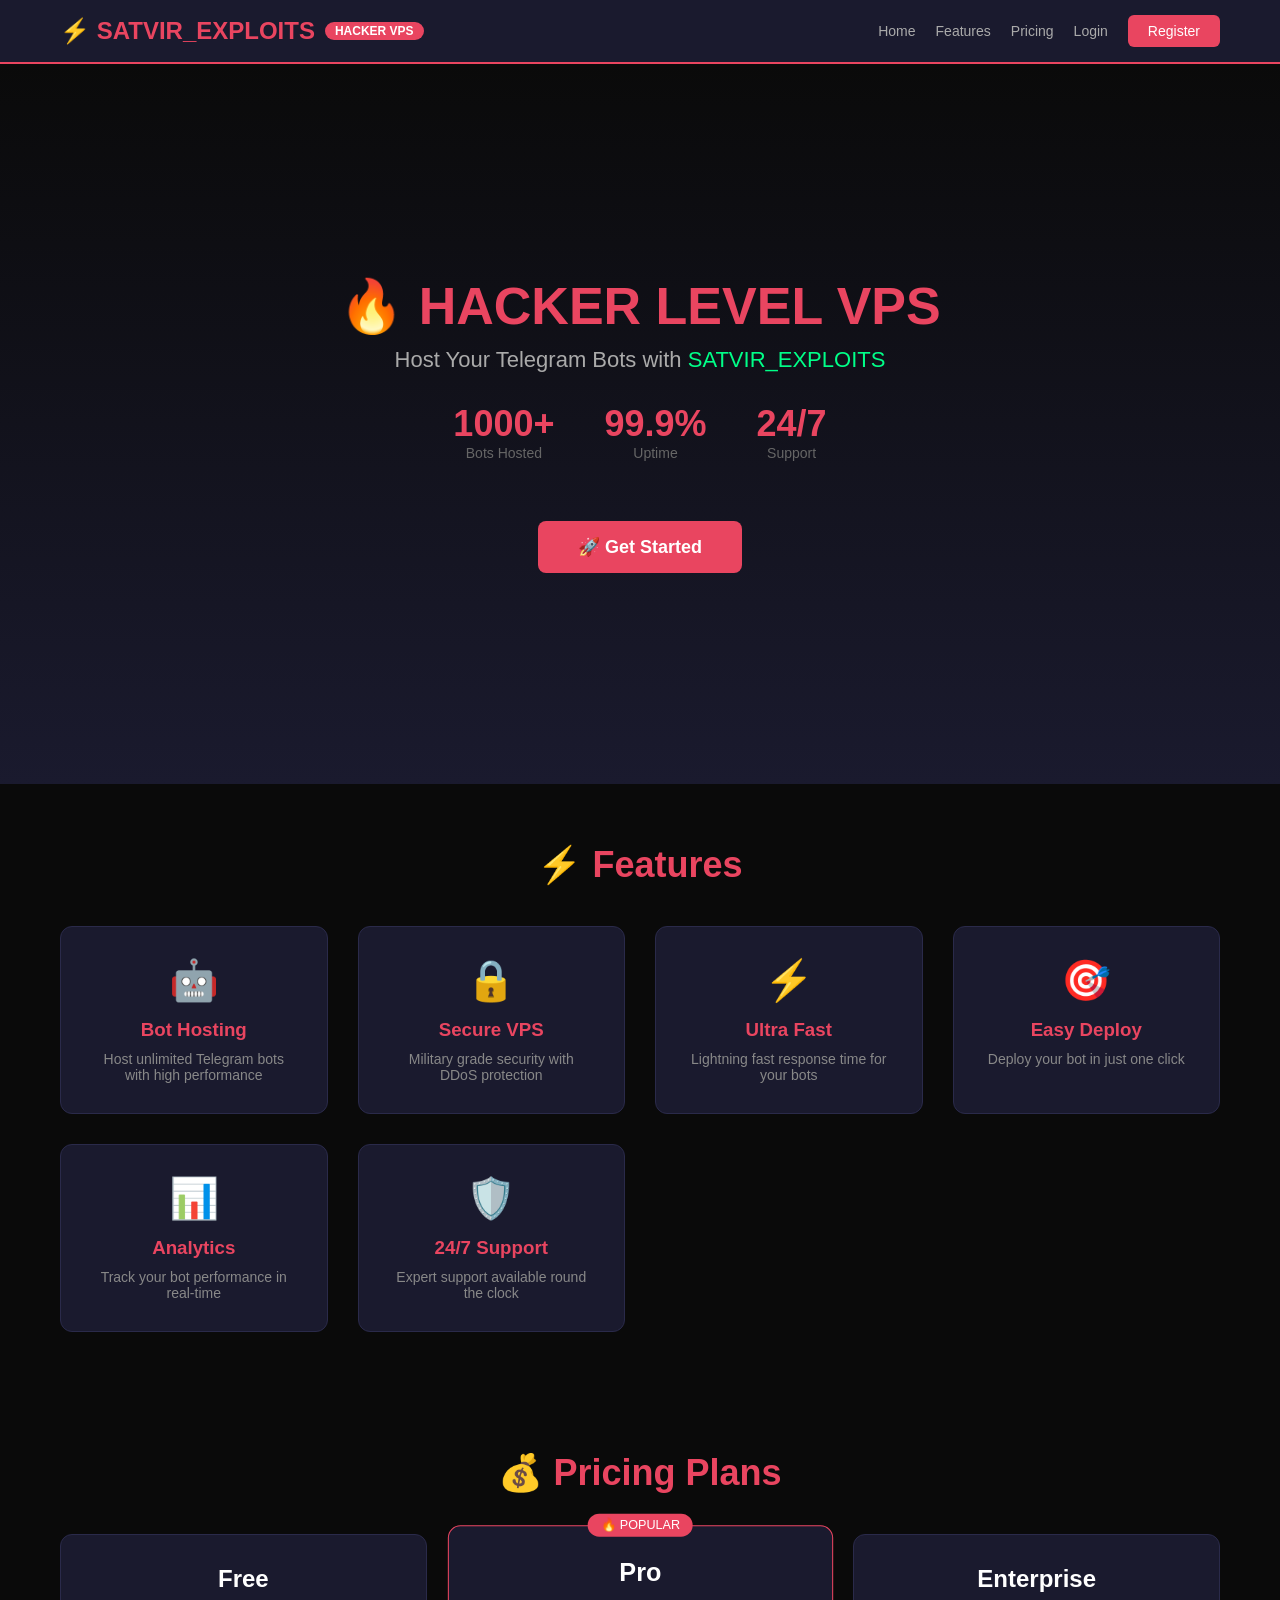
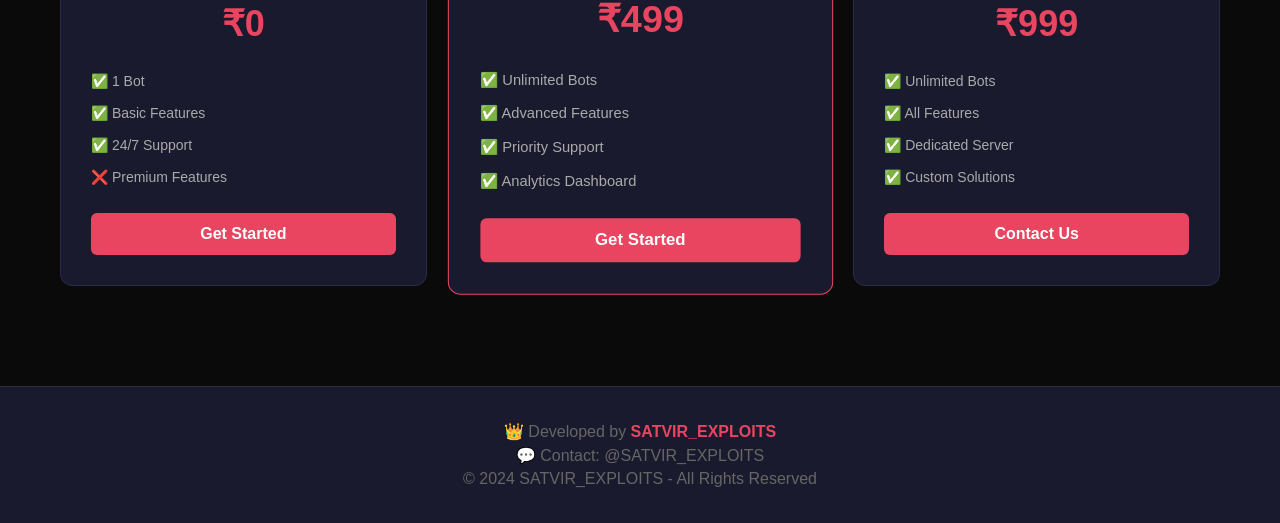
==== commit 2aae712a: "Add files via upload" ====
--- a/index.html
+++ b/index.html
@@ -1,422 +1,195 @@
 <!DOCTYPE html>
 <html lang="en">
 <head>
-<meta charset="UTF-8">
-<meta name="viewport" content="width=device-width, initial-scale=1.0, user-scalable=yes">
-<title>Number Info PRO - Complete OSINT Tool</title>
-<style>
-*{margin:0;padding:0;box-sizing:border-box}
-body{font-family:'Courier New',monospace;min-height:100vh;color:#00ff00;background:#0a0a0a;transition:all 0.5s ease}
-body::before{content:'';position:fixed;top:0;left:0;width:100%;height:100%;background:rgba(0,0,0,0.65);z-index:-1}
-body.theme-hacker{color:#00ff00;background:#0a0a0a}
-body.theme-hacker .card{background:rgba(0,0,0,0.9);border:2px solid #00ff00;box-shadow:0 0 20px rgba(0,255,0,0.3)}
-body.theme-hacker button{background:#0a0a0a;border:2px solid #00ff00;color:#00ff00}
-body.theme-hacker button:hover{box-shadow:0 0 20px rgba(0,255,0,0.6);background:#00ff00;color:#000}
-body.theme-hacker input,body.theme-hacker select,body.theme-hacker textarea{background:#0a0a0a;border:2px solid #00ff00;color:#00ff00}
-body.theme-cyberpunk{color:#ff00ff;background:#0d0221}
-body.theme-cyberpunk .card{background:rgba(13,2,33,0.95);border:2px solid #ff00ff;box-shadow:0 0 30px rgba(255,0,255,0.4)}
-body.theme-cyberpunk button{background:linear-gradient(135deg,#ff00ff,#cc00cc);border:none;color:#fff}
-body.theme-cyberpunk input,body.theme-cyberpunk select,body.theme-cyberpunk textarea{background:rgba(255,0,255,0.1);border:2px solid #ff00ff;color:#ff00ff}
-body.theme-neon{color:#00ffff;background:#000b1a}
-body.theme-neon .card{background:rgba(0,11,26,0.95);border:2px solid #00ffff;box-shadow:0 0 40px rgba(0,255,255,0.3)}
-body.theme-neon button{background:linear-gradient(135deg,#00ffff,#0088ff);border:none;color:#000}
-body.theme-neon input,body.theme-neon select,body.theme-neon textarea{background:rgba(0,255,255,0.1);border:2px solid #00ffff;color:#00ffff}
-body.theme-gold{color:#ffd700;background:#1a1a00;font-family:'Georgia',serif}
-body.theme-gold .card{background:rgba(26,26,0,0.95);border:2px solid #ffd700;box-shadow:0 0 30px rgba(255,215,0,0.4)}
-body.theme-gold button{background:linear-gradient(135deg,#ffd700,#ffaa00);border:none;color:#000}
-body.theme-gold input,body.theme-gold select,body.theme-gold textarea{background:rgba(255,215,0,0.1);border:2px solid #ffd700;color:#ffd700}
-body.theme-matrix{color:#00ff41;background:#000}
-body.theme-matrix .card{background:rgba(0,0,0,0.95);border:2px solid #00ff41;box-shadow:0 0 25px rgba(0,255,65,0.3)}
-body.theme-matrix button{background:#003300;border:2px solid #00ff41;color:#00ff41}
-body.theme-matrix input,body.theme-matrix select,body.theme-matrix textarea{background:#000;border:2px solid #00ff41;color:#00ff41}
-body.theme-red{color:#ff4444;background:#1a0000}
-body.theme-red .card{background:rgba(26,0,0,0.9);border:2px solid #ff4444}
-body.theme-red button{background:#1a0000;border:2px solid #ff4444;color:#ff4444}
-body.theme-red button:hover{background:#ff4444;color:#000}
-body.theme-red input,body.theme-red select,body.theme-red textarea{background:#1a0000;border:2px solid #ff4444;color:#ff4444}
-body.theme-orange{color:#ff9f43;background:#1a0f00}
-body.theme-orange .card{background:rgba(26,15,0,0.9);border:2px solid #ff9f43}
-body.theme-orange button{background:#1a0f00;border:2px solid #ff9f43;color:#ff9f43}
-body.theme-orange button:hover{background:#ff9f43;color:#000}
-body.theme-orange input,body.theme-orange select,body.theme-orange textarea{background:#1a0f00;border:2px solid #ff9f43;color:#ff9f43}
-body.theme-ocean{color:#54a0ff;background:#001a2e}
-body.theme-ocean .card{background:rgba(0,26,46,0.9);border:2px solid #54a0ff}
-body.theme-ocean button{background:#001a2e;border:2px solid #54a0ff;color:#54a0ff}
-body.theme-ocean button:hover{background:#54a0ff;color:#000}
-body.theme-ocean input,body.theme-ocean select,body.theme-ocean textarea{background:#001a2e;border:2px solid #54a0ff;color:#54a0ff}
-body.theme-purple{color:#a55eea;background:#0f0020}
-body.theme-purple .card{background:rgba(15,0,32,0.9);border:2px solid #a55eea}
-body.theme-purple button{background:#0f0020;border:2px solid #a55eea;color:#a55eea}
-body.theme-purple button:hover{background:#a55eea;color:#fff}
-body.theme-purple input,body.theme-purple select,body.theme-purple textarea{background:#0f0020;border:2px solid #a55eea;color:#a55eea}
-body.theme-emerald{color:#2ed573;background:#001a05}
-body.theme-emerald .card{background:rgba(0,26,5,0.9);border:2px solid #2ed573}
-body.theme-emerald button{background:#001a05;border:2px solid #2ed573;color:#2ed573}
-body.theme-emerald button:hover{background:#2ed573;color:#000}
-body.theme-emerald input,body.theme-emerald select,body.theme-emerald textarea{background:#001a05;border:2px solid #2ed573;color:#2ed573}
-.green-admin-btn{position:fixed;right:15px;top:50%;transform:translateY(-50%);z-index:9998;width:50px;height:50px;border-radius:50%;background:rgba(0,255,0,0.5);border:2px solid #00ff00;cursor:pointer;display:flex;align-items:center;justify-content:center;font-size:22px;color:#00ff00;backdrop-filter:blur(5px);transition:all 0.3s;-webkit-tap-highlight-color:transparent;user-select:none;box-shadow:0 0 15px rgba(0,255,0,0.3)}
-.green-admin-btn:hover{background:rgba(0,255,0,0.8);box-shadow:0 0 25px rgba(0,255,0,0.7);transform:translateY(-50%) scale(1.1)}
-.theme-switcher{position:fixed;top:20px;right:20px;z-index:1000;background:rgba(0,0,0,0.7);border:2px solid rgba(255,255,255,0.3);border-radius:50px;padding:10px 15px;cursor:pointer;color:#fff;font-size:20px;backdrop-filter:blur(10px)}
-.theme-menu{position:fixed;top:70px;right:20px;z-index:1001;background:rgba(0,0,0,0.9);border:2px solid rgba(255,255,255,0.3);border-radius:20px;padding:15px;display:none;backdrop-filter:blur(20px);min-width:200px;max-height:70vh;overflow-y:auto}
-.theme-menu.show{display:block;animation:slideDown 0.3s ease}
-.theme-option{padding:10px 15px;cursor:pointer;border-radius:10px;margin:3px 0;display:flex;align-items:center;gap:10px;color:#fff;font-size:13px}
-.theme-option:hover{background:rgba(255,255,255,0.1)}
-.theme-option.active{background:rgba(255,255,255,0.2);border:1px solid rgba(255,255,255,0.3)}
-.theme-color-preview{width:18px;height:18px;border-radius:50%;display:inline-block}
-.music-player{position:fixed;bottom:20px;right:20px;z-index:1000;background:rgba(0,0,0,0.7);border:2px solid rgba(255,255,255,0.3);border-radius:50px;padding:10px 20px;display:flex;align-items:center;gap:10px;backdrop-filter:blur(10px)}
-.music-btn{background:none!important;border:none!important;color:#fff;font-size:24px;cursor:pointer;width:auto;padding:5px;margin:0}
-.music-btn:hover{transform:scale(1.2);box-shadow:none!important}
-.volume-slider{width:80px;accent-color:#4CAF50}
-.music-info{font-size:12px;color:#fff;max-width:100px;overflow:hidden;text-overflow:ellipsis;white-space:nowrap}
-.scan-line{position:fixed;top:0;left:0;width:100%;height:2px;background:rgba(0,255,0,0.3);z-index:10000;pointer-events:none;animation:scanDown 4s linear infinite;display:none}
-body.theme-hacker .scan-line,body.theme-matrix .scan-line{display:block}
-@keyframes scanDown{0%{top:-2px}100%{top:100%}}
-.container{max-width:550px;margin:auto;padding:20px;min-height:100vh;display:flex;flex-direction:column;justify-content:center}
-.card{backdrop-filter:blur(10px);border-radius:30px;padding:35px 25px}
-h1{text-align:center;margin-bottom:10px;font-size:28px;background-clip:text;-webkit-background-clip:text;-webkit-text-fill-color:transparent}
-.subtitle{text-align:center;margin-bottom:30px;font-size:14px;opacity:0.7}
-input,select,textarea{width:100%;padding:14px 18px;margin:12px 0;border-radius:50px;font-size:16px;outline:none}
-button{width:100%;padding:14px;margin:15px 0 10px;font-size:18px;font-weight:700;border-radius:50px;cursor:pointer;transition:all 0.3s}
-button:hover{transform:translateY(-2px)}
-.logout-btn{background:#dc3545!important;border:none!important;color:#fff!important}
-.result-card{background:rgba(255,255,255,0.1);border-radius:20px;padding:20px;margin-top:25px;border:1px solid rgba(255,255,255,0.2)}
-.error-msg{color:#ff6b6b;text-align:center;margin-top:10px}
-.success-msg{color:#a8ff78;text-align:center;margin-top:10px}
-.user-badge{text-align:center;margin-bottom:20px;padding:8px;background:rgba(255,215,0,0.2);border-radius:50px;font-size:14px;display:flex;align-items:center;justify-content:center;gap:10px;flex-wrap:wrap}
-.avatar-small{width:30px;height:30px;border-radius:50%;object-fit:cover;border:2px solid gold}
-.coin-display{display:flex;align-items:center;justify-content:center;gap:10px;margin:10px 0;padding:10px;background:rgba(255,215,0,0.15);border-radius:50px;font-size:18px;font-weight:700}
-.coin-icon{font-size:24px}
-.buy-btn{background:linear-gradient(135deg,#FFD700,#FFA500)!important;color:#000!important;font-size:14px!important;padding:8px 20px!important;width:auto!important;margin:0!important;border:none!important}
-.nav-tabs{display:flex;gap:10px;margin-bottom:20px;flex-wrap:wrap}
-.nav-tab{flex:1;min-width:60px;padding:10px 4px;font-size:11px;margin:0;background:rgba(255,255,255,0.1);border:1px solid rgba(255,255,255,0.2);border-radius:50px;cursor:pointer;color:#fff;text-align:center}
-.nav-tab.active{background:linear-gradient(135deg,#4CAF50,#45a049);border-color:transparent}
-.search-user-card{background:rgba(255,255,255,0.05);border-radius:20px;padding:20px;margin:15px 0;border:1px solid rgba(255,255,255,0.2);cursor:pointer}
-.follow-btn{background:linear-gradient(135deg,#2196F3,#1976D2)!important;width:auto!important;padding:10px 30px!important;font-size:14px!important;border:none!important}
-.unfollow-btn{background:linear-gradient(135deg,#f44336,#d32f2f)!important;width:auto!important;padding:10px 30px!important;font-size:14px!important;border:none!important;color:#fff!important}
-.message-btn{background:linear-gradient(135deg,#9C27B0,#7B1FA2)!important;width:auto!important;padding:10px 30px!important;font-size:14px!important;border:none!important;color:#fff!important}
-.chat-container{background:rgba(0,0,0,0.3);border-radius:20px;padding:15px;margin:15px 0;max-height:350px;overflow-y:auto;border:1px solid rgba(255,255,255,0.2)}
-.chat-message{padding:10px 15px;margin:8px 0;border-radius:15px;max-width:80%;word-wrap:break-word;animation:messageSlide 0.3s ease}
-@keyframes messageSlide{from{transform:translateY(10px);opacity:0}to{transform:translateY(0);opacity:1}}
-.chat-message.sent{background:linear-gradient(135deg,#4CAF50,#45a049);margin-left:auto;text-align:right}
-.chat-message.received{background:rgba(255,255,255,0.15);margin-right:auto;text-align:left}
-.chat-time{font-size:10px;opacity:0.7;margin-top:5px}
-.chat-input-area{display:flex;gap:10px;margin-top:10px}
-.chat-input-area input{flex:1;margin:0}
-.chat-input-area button{width:auto!important;margin:0!important;padding:14px 25px!important;background:#4CAF50!important;border:none!important;color:#fff!important}
-.popup-overlay{position:fixed;top:0;left:0;width:100%;height:100%;background:rgba(0,0,0,0.95);z-index:9999;display:flex;justify-content:center;align-items:center;animation:fadeIn 0.5s ease;overflow-y:auto;padding:20px}
-.popup-content{background:rgba(20,20,40,0.98);backdrop-filter:blur(20px);border-radius:20px;padding:25px;max-width:500px;width:95%;text-align:center;border:2px solid rgba(255,255,255,0.3);box-shadow:0 25px 50px rgba(0,0,0,0.5);animation:slideUp 0.5s ease}
-.popup-btn{padding:15px 40px;font-size:18px;font-weight:700;border:none;border-radius:50px;background:linear-gradient(135deg,#4CAF50,#45a049);color:#fff;cursor:pointer;width:auto;display:inline-block;margin:5px}
-.bg-container{position:fixed;top:0;left:0;width:100%;height:100%;z-index:-2}
-.bg-container img{width:100%;height:100%;object-fit:cover}
-.stats-row{display:flex;gap:15px;justify-content:center;margin:15px 0}
-.stat-box{background:rgba(255,255,255,0.1);border-radius:15px;padding:15px;text-align:center;min-width:80px;cursor:pointer;transition:all 0.3s}
-.stat-box:hover{background:rgba(255,255,255,0.2);transform:scale(1.05)}
-.stat-number{font-size:24px;font-weight:700;color:#a8ff78}
-.stat-label{font-size:11px;opacity:0.7}
-.auth-toggle{display:flex;gap:10px;margin-bottom:20px}
-.auth-toggle button{flex:1;padding:10px;font-size:14px;margin:0;background:rgba(255,255,255,0.1);border:1px solid rgba(255,255,255,0.2)}
-.auth-toggle button.active{background:linear-gradient(135deg,#4CAF50,#45a049);border-color:transparent}
-.cred-info{font-size:11px;text-align:center;margin-top:15px;opacity:0.5}
-.terminal-cursor::after{content:'▋';animation:blink 1s infinite}
-@keyframes blink{0%,50%{opacity:1}51%,100%{opacity:0}}
-@keyframes fadeIn{from{opacity:0}to{opacity:1}}
-@keyframes slideUp{from{transform:translateY(50px);opacity:0}to{transform:translateY(0);opacity:1}}
-@keyframes slideDown{from{transform:translateY(-20px);opacity:0}to{transform:translateY(0);opacity:1}}
-.raw-json{display:none;margin-top:10px}
-.raw-json.show{display:block}
-.loading{display:flex;justify-content:center;align-items:center;gap:10px;padding:20px}
-.spinner{width:24px;height:24px;border:3px solid rgba(255,255,255,0.3);border-top-color:#fff;border-radius:50%;animation:spin 0.8s linear infinite}
-@keyframes spin{to{transform:rotate(360deg)}}
-.info-line{padding:12px 10px;border-bottom:1px solid rgba(255,255,255,0.1);font-size:16px;display:flex;align-items:center;flex-wrap:wrap}
-.info-icon{font-size:22px;margin-right:12px;min-width:45px}
-.info-label{font-weight:700;color:#a8ff78;margin-right:10px;min-width:120px}
-.info-value{color:#fff;word-break:break-word;flex:1}
-.open-api-link{display:inline-block;margin-top:10px;font-size:14px;color:#ff9800;text-decoration:underline;cursor:pointer}
-.avatar-large{width:80px;height:80px;border-radius:50%;object-fit:cover;border:3px solid gold;margin:10px auto;display:block}
-.ban-screen{text-align:center;padding:40px 20px}
-.ban-title{color:#ff4444;font-size:24px;font-weight:bold;margin:15px 0}
-.remember-row{display:flex;align-items:center;gap:10px;margin:10px 0;font-size:14px}
-.remember-row input[type="checkbox"]{width:auto;margin:0;accent-color:#00ff00}
-.api-check-badge{display:inline-block;background:rgba(255,152,0,0.2);border:1px solid #ff9800;border-radius:20px;padding:10px 20px;margin:10px 0;cursor:pointer;font-size:14px;color:#ff9800}
-.danger-btn{background:#ff4444!important;border-color:#ff4444!important;color:#fff!important}
-.section-title{color:gold;margin:18px 0 8px;font-size:16px;border-top:1px solid rgba(255,215,0,0.3);padding-top:12px;text-align:center}
-.detail-row{background:rgba(255,255,255,0.03);padding:8px;margin:4px 0;border-radius:8px;font-size:13px;word-break:break-all}
-.scroll-box{max-height:250px;overflow-y:auto;margin:8px 0}
-.password-highlight{color:#ff9800;font-weight:bold;font-size:15px}
-.filter-row{display:flex;gap:8px;margin-bottom:12px}
-.filter-row select,.filter-row button{flex:1;margin:0}
-.ban-profile-img{width:100px;height:100px;border-radius:50%;border:3px solid #ff4444;margin:10px auto;display:block;object-fit:cover}
-.ban-badge{display:inline-block;background:#ff4444;color:#fff;padding:10px 30px;border-radius:50px;font-size:20px;font-weight:bold;margin:15px 0;animation:pulse 1s infinite}
-@keyframes pulse{0%,100%{transform:scale(1)}50%{transform:scale(1.1)}}
-.online-dot{display:inline-block;width:10px;height:10px;border-radius:50%;margin-right:5px}
-.online-dot.online{background:#00ff00;box-shadow:0 0 10px #00ff00}
-.online-dot.offline{background:#ff4444;box-shadow:0 0 10px #ff4444}
-.follow-list-item{padding:10px;margin:5px 0;background:rgba(255,255,255,0.05);border-radius:10px;display:flex;align-items:center;gap:10px;cursor:pointer}
-.follow-list-item:hover{background:rgba(255,255,255,0.1)}
-</style>
+    <meta charset="UTF-8">
+    <meta name="viewport" content="width=device-width, initial-scale=1.0">
+    <title>Hacker VPS - SATVIR_EXPLOITS</title>
+    <link rel="stylesheet" href="style.css">
 </head>
-<body class="theme-hacker">
+<body>
 
-<div class="bg-container" id="bgContainer"><img id="bgImage" src="https://image-link.edgeone.app/1780034388606-2p82ld.jpg" alt="Background" crossorigin="anonymous"></div>
-<div class="scan-line"></div>
-<canvas id="matrixCanvas" style="position:fixed;top:0;left:0;width:100%;height:100%;pointer-events:none;z-index:-2;opacity:0.1;"></canvas>
+    <!-- Navigation -->
+    <nav class="navbar">
+        <div class="nav-container">
+            <div class="nav-logo">
+                <h1>⚡ SATVIR_EXPLOITS</h1>
+                <span class="badge">HACKER VPS</span>
+            </div>
+            <div class="nav-links">
+                <a href="#home">Home</a>
+                <a href="#features">Features</a>
+                <a href="#pricing">Pricing</a>
+                <a href="#" onclick="openLogin()">Login</a>
+                <a href="#" onclick="openRegister()" class="btn-nav">Register</a>
+            </div>
+        </div>
+    </nav>
 
-<div class="theme-switcher" onclick="toggleThemeMenu()">🎨</div>
-<div class="theme-menu" id="themeMenu">
-    <div class="theme-option active" onclick="changeTheme('hacker')"><span class="theme-color-preview" style="background:#00ff00;"></span>💻 Hacker</div>
-    <div class="theme-option" onclick="changeTheme('cyberpunk')"><span class="theme-color-preview" style="background:#ff00ff;"></span>🌆 Cyberpunk</div>
-    <div class="theme-option" onclick="changeTheme('neon')"><span class="theme-color-preview" style="background:#00ffff;"></span>💠 Neon Blue</div>
-    <div class="theme-option" onclick="changeTheme('gold')"><span class="theme-color-preview" style="background:#ffd700;"></span>👑 Gold</div>
-    <div class="theme-option" onclick="changeTheme('matrix')"><span class="theme-color-preview" style="background:#00ff41;"></span>🟢 Matrix</div>
-    <div class="theme-option" onclick="changeTheme('red')"><span class="theme-color-preview" style="background:#ff4444;"></span>🔴 Red</div>
-    <div class="theme-option" onclick="changeTheme('orange')"><span class="theme-color-preview" style="background:#ff9f43;"></span>🟠 Orange</div>
-    <div class="theme-option" onclick="changeTheme('ocean')"><span class="theme-color-preview" style="background:#54a0ff;"></span>🔵 Ocean</div>
-    <div class="theme-option" onclick="changeTheme('purple')"><span class="theme-color-preview" style="background:#a55eea;"></span>🟣 Purple</div>
-    <div class="theme-option" onclick="changeTheme('emerald')"><span class="theme-color-preview" style="background:#2ed573;"></span>🟢 Emerald</div>
-</div>
+    <!-- Hero Section -->
+    <section id="home" class="hero">
+        <div class="hero-content">
+            <h1>🔥 HACKER LEVEL VPS</h1>
+            <p>Host Your Telegram Bots with <span class="highlight">SATVIR_EXPLOITS</span></p>
+            <div class="hero-stats">
+                <div class="stat">
+                    <h2>1000+</h2>
+                    <p>Bots Hosted</p>
+                </div>
+                <div class="stat">
+                    <h2>99.9%</h2>
+                    <p>Uptime</p>
+                </div>
+                <div class="stat">
+                    <h2>24/7</h2>
+                    <p>Support</p>
+                </div>
+            </div>
+            <button class="btn-hero" onclick="openRegister()">🚀 Get Started</button>
+        </div>
+    </section>
 
-<div class="music-player" id="musicPlayer">
-    <button class="music-btn" onclick="toggleMusic()" id="musicToggleBtn">▶️</button>
-    <div class="music-info" id="musicInfo">No Music</div>
-    <input type="range" class="volume-slider" id="volumeSlider" min="0" max="100" value="50" onchange="changeVolume(this.value)">
-    <button class="music-btn" onclick="nextTrack()" style="font-size:18px;">⏭️</button>
-</div>
-<audio id="bgMusic" loop style="display:none;"></audio>
+    <!-- Features -->
+    <section id="features" class="features">
+        <h2>⚡ Features</h2>
+        <div class="features-grid">
+            <div class="feature-card">
+                <div class="icon">🤖</div>
+                <h3>Bot Hosting</h3>
+                <p>Host unlimited Telegram bots with high performance</p>
+            </div>
+            <div class="feature-card">
+                <div class="icon">🔒</div>
+                <h3>Secure VPS</h3>
+                <p>Military grade security with DDoS protection</p>
+            </div>
+            <div class="feature-card">
+                <div class="icon">⚡</div>
+                <h3>Ultra Fast</h3>
+                <p>Lightning fast response time for your bots</p>
+            </div>
+            <div class="feature-card">
+                <div class="icon">🎯</div>
+                <h3>Easy Deploy</h3>
+                <p>Deploy your bot in just one click</p>
+            </div>
+            <div class="feature-card">
+                <div class="icon">📊</div>
+                <h3>Analytics</h3>
+                <p>Track your bot performance in real-time</p>
+            </div>
+            <div class="feature-card">
+                <div class="icon">🛡️</div>
+                <h3>24/7 Support</h3>
+                <p>Expert support available round the clock</p>
+            </div>
+        </div>
+    </section>
 
-<div class="green-admin-btn" onclick="openAdminLogin()">⚙️</div>
+    <!-- Pricing -->
+    <section id="pricing" class="pricing">
+        <h2>💰 Pricing Plans</h2>
+        <div class="pricing-grid">
+            <div class="pricing-card">
+                <h3>Free</h3>
+                <div class="price">₹0</div>
+                <ul>
+                    <li>✅ 1 Bot</li>
+                    <li>✅ Basic Features</li>
+                    <li>✅ 24/7 Support</li>
+                    <li>❌ Premium Features</li>
+                </ul>
+                <button onclick="openRegister()">Get Started</button>
+            </div>
+            <div class="pricing-card popular">
+                <span class="popular-badge">🔥 POPULAR</span>
+                <h3>Pro</h3>
+                <div class="price">₹499</div>
+                <ul>
+                    <li>✅ Unlimited Bots</li>
+                    <li>✅ Advanced Features</li>
+                    <li>✅ Priority Support</li>
+                    <li>✅ Analytics Dashboard</li>
+                </ul>
+                <button onclick="openRegister()">Get Started</button>
+            </div>
+            <div class="pricing-card">
+                <h3>Enterprise</h3>
+                <div class="price">₹999</div>
+                <ul>
+                    <li>✅ Unlimited Bots</li>
+                    <li>✅ All Features</li>
+                    <li>✅ Dedicated Server</li>
+                    <li>✅ Custom Solutions</li>
+                </ul>
+                <button onclick="openRegister()">Contact Us</button>
+            </div>
+        </div>
+    </section>
 
-<div class="popup-overlay" id="adminLoginPopup" style="display:none;"><div class="popup-content"><h3>🔐 Admin Login</h3><input type="password" id="adminPasswordInput" placeholder="Admin Password"><button onclick="handleAdminLogin()">🚀 Login</button><div id="adminLoginError" class="error-msg"></div><button class="popup-btn" onclick="closeAdminLogin()" style="background:#dc3545;">❌ Cancel</button></div></div>
-
-<div class="popup-overlay" id="adminPanelOverlay" style="display:none;">
-    <div class="popup-content" style="max-width:600px;max-height:90vh;overflow-y:auto;text-align:left;">
-        <div style="display:flex;justify-content:space-between;align-items:center;margin-bottom:15px;"><h3>⚙️ Admin Panel</h3><button class="popup-btn" onclick="closeAdminPanel()" style="background:#dc3545;margin:0;">❌</button></div>
-        <div class="nav-tabs" id="adminTabs">
-            <button class="nav-tab active" onclick="switchAdminTab('boost')">👥 Boost</button>
-            <button class="nav-tab" onclick="switchAdminTab('ban')">🚫 Ban</button>
-            <button class="nav-tab" onclick="switchAdminTab('users')">📋 Users</button>
-            <button class="nav-tab" onclick="switchAdminTab('lookup')">🔍 Info</button>
-            <button class="nav-tab" onclick="switchAdminTab('password')">🔑 Pass</button>
-            <button class="nav-tab" onclick="switchAdminTab('admin')">👑 Admin</button>
-            <button class="nav-tab" onclick="switchAdminTab('fakeusers')">🤖 Fake</button>
-            <button class="nav-tab" onclick="switchAdminTab('delete')">🗑️ Del</button>
-            <button class="nav-tab" onclick="switchAdminTab('live')">📡 Live</button>
+    <!-- Login Modal -->
+    <div id="loginModal" class="modal">
+        <div class="modal-content">
+            <div class="modal-header">
+                <h2>🔐 Login</h2>
+                <span class="close" onclick="closeLogin()">&times;</span>
+            </div>
+            <form onsubmit="loginUser(event)">
+                <div class="form-group">
+                    <label>👤 Username</label>
+                    <input type="text" id="loginUsername" placeholder="Enter username" required>
+                </div>
+                <div class="form-group">
+                    <label>🔒 Password</label>
+                    <input type="password" id="loginPassword" placeholder="Enter password" required>
+                </div>
+                <button type="submit" class="btn-submit">🔓 Login</button>
+                <p class="switch-text">Don't have account? <span onclick="switchToRegister()">Register</span></p>
+            </form>
         </div>
-        <div id="adminTabContent"></div>
-    </div>
-</div>
-
-<div class="popup-overlay" id="bannerPopup"><div class="popup-content"><div class="popup-banner-container" id="bannerContainer"></div><h2 class="popup-title">🔥 Number Info PRO</h2><p class="popup-subtitle">Complete Phone Number OSINT Intelligence Tool</p><button class="popup-btn" onclick="closeBannerPopup()">👇 Tap to Continue 👇</button></div></div>
-
-<!-- FOLLOW LIST POPUP -->
-<div class="popup-overlay" id="followListPopup" style="display:none;">
-    <div class="popup-content" style="max-width:450px;max-height:80vh;overflow-y:auto;text-align:left;">
-        <div style="display:flex;justify-content:space-between;align-items:center;margin-bottom:15px;"><h3 id="followListTitle">List</h3><button class="popup-btn" onclick="closeFollowList()" style="background:#dc3545;margin:0;">❌</button></div>
-        <div id="followListContent"></div>
-    </div>
-</div>
-
-<div class="container">
-    <div id="authSection" class="card">
-        <h1 class="terminal-cursor">🔐 Number Info PRO</h1>
-        <div class="subtitle">Login or Sign Up to continue</div>
-        <div class="auth-toggle"><button class="active" onclick="showLoginForm()">🔑 Login</button><button onclick="showSignupForm()">📝 Sign Up</button></div>
-        <div id="loginForm">
-            <input type="text" id="loginUsername" placeholder="Username, 10-Digit ID, or Email" autocomplete="off">
-            <input type="password" id="loginPassword" placeholder="Password">
-            <div class="remember-row"><input type="checkbox" id="rememberMe"> <label>Stay logged in for 7 days</label></div>
-            <button onclick="handleLogin()">🚀 Login</button>
-            <div id="loginError" class="error-msg"></div>
-        </div>
-        <div id="signupForm" style="display:none;">
-            <input type="email" id="signupEmail" placeholder="Email Address" autocomplete="off">
-            <input type="text" id="signupUsername" placeholder="Username" autocomplete="off">
-            <input type="password" id="signupPassword" placeholder="Create Password">
-            <input type="password" id="signupConfirmPassword" placeholder="Confirm Password">
-            <button onclick="handleSignup()">📝 Sign Up</button>
-            <div id="signupError" class="error-msg"></div>
-            <div id="signupSuccess" class="success-msg"></div>
-        </div>
-        <div class="cred-info">🔒 Secure Login Portal</div>
     </div>
 
-    <div id="banSection" class="card" style="display:none;"><div class="ban-screen"><div style="font-size:80px;">⛔</div><h2 id="banUsername" style="color:#ff4444;"></h2><div class="ban-title">🚫 YOU HAVE BEEN PERMANENTLY BANNED</div></div></div>
-
-    <div id="appSection" style="display:none;">
-        <div class="card">
-            <div id="userBadge" class="user-badge"></div>
-            <div class="coin-display"><span class="coin-icon">🪙</span><span id="coinCount">50</span> Coins <button class="buy-btn" onclick="openBuyCoins()">💰 Buy</button></div>
-            <div class="nav-tabs">
-                <button class="nav-tab active" onclick="switchTab('search')">🔍 Search</button>
-                <button class="nav-tab" onclick="switchTab('findUser')">👥 Find</button>
-                <button class="nav-tab" onclick="switchTab('chats')">💬 Chats</button>
-                <button class="nav-tab" onclick="switchTab('profile')">👤 Profile</button>
+    <!-- Register Modal -->
+    <div id="registerModal" class="modal">
+        <div class="modal-content">
+            <div class="modal-header">
+                <h2>📝 Register</h2>
+                <span class="close" onclick="closeRegister()">&times;</span>
             </div>
-            <div id="tab-search"><h1>📱 Number Info PRO</h1><input type="tel" id="phoneNumber" placeholder="Enter phone number"><button onclick="verifyNumber()">🔍 Search (1 Coin)</button><div id="result"><div class="result-card">✨ Enter a number</div></div></div>
-            <div id="tab-findUser" style="display:none;"><h3>👥 Find User</h3><input type="text" id="searchUserInput" placeholder="10-Digit ID or Username"><button onclick="searchUser()">🔍 Search</button><div id="userSearchResult"></div></div>
-            <div id="tab-chats" style="display:none;"><h3>💬 Chats</h3><div id="chatList"></div></div>
-            <div id="tab-profile" style="display:none;"><h3>👤 Profile</h3><div id="profileInfo"></div><button onclick="openProfileEditor()">✏️ Edit</button></div>
-            <button class="logout-btn" onclick="logout()">🚪 Logout</button>
+            <form onsubmit="registerUser(event)">
+                <div class="form-group">
+                    <label>👤 Username</label>
+                    <input type="text" id="regUsername" placeholder="Choose username" required>
+                </div>
+                <div class="form-group">
+                    <label>📧 Email</label>
+                    <input type="email" id="regEmail" placeholder="Enter email" required>
+                </div>
+                <div class="form-group">
+                    <label>🔒 Password</label>
+                    <input type="password" id="regPassword" placeholder="Choose password" required>
+                </div>
+                <div class="form-group">
+                    <label>🔒 Confirm Password</label>
+                    <input type="password" id="regConfirm" placeholder="Confirm password" required>
+                </div>
+                <button type="submit" class="btn-submit">📝 Register</button>
+                <p class="switch-text">Already have account? <span onclick="switchToLogin()">Login</span></p>
+            </form>
         </div>
     </div>
-</div>
 
-<div class="popup-overlay" id="buyCoinsPopup" style="display:none;"><div class="popup-content"><h3>💰 Buy Coins</h3><img src="https://image-link.edgeone.app/1780049055586-zxq5eq.jpg" alt="QR" style="width:200px;height:200px;border-radius:15px;border:3px solid gold;"><input type="file" id="screenshotUpload" accept="image/*" onchange="handleScreenshotUpload(event)"><div id="uploadPreview"></div><div id="verificationProgress" style="display:none;height:5px;background:rgba(255,255,255,0.2);border-radius:10px;margin:10px 0;"><div id="progressBar" style="height:100%;background:#4CAF50;width:0%;border-radius:10px;"></div></div><p id="verificationStatus"></p><button class="popup-btn" onclick="closeBuyCoins()">❌ Close</button></div></div>
-<div class="popup-overlay" id="profileEditPopup" style="display:none;"><div class="popup-content"><h3>✏️ Edit</h3><input type="file" id="avatarUpload" accept="image/*" onchange="previewAvatar(event)"><img id="avatarPreview" class="avatar-large" src="" style="display:none;"><input type="text" id="editUsername" placeholder="New Username"><button onclick="saveProfileChanges()">💾 Save</button><p id="editProfileMsg"></p><button class="popup-btn" onclick="closeProfileEditor()">❌ Cancel</button></div></div>
-<div class="popup-overlay" id="chatPopup" style="display:none;"><div class="popup-content" style="text-align:left;"><div style="display:flex;justify-content:space-between;margin-bottom:15px;"><h3 id="chatPartnerName">Chat</h3><button class="popup-btn" onclick="closeChat()" style="background:#dc3545;margin:0;">❌</button></div><div class="chat-container" id="chatMessages"></div><div class="chat-input-area"><input type="text" id="chatMessageInput" placeholder="Type message..."><button onclick="sendChatMsg()" style="background:#4CAF50!important;border:none!important;color:#fff!important;font-size:20px!important;">📤</button></div></div></div>
+    <!-- Footer -->
+    <footer>
+        <div class="footer-content">
+            <p>👑 Developed by <strong>SATVIR_EXPLOITS</strong></p>
+            <p>💬 Contact: @SATVIR_EXPLOITS</p>
+            <p>© 2024 SATVIR_EXPLOITS - All Rights Reserved</p>
+        </div>
+    </footer>
 
-<script>
-// ==================== THEME ====================
-let currentTheme=localStorage.getItem('selectedTheme')||'hacker';
-function changeTheme(t){currentTheme=t;localStorage.setItem('selectedTheme',t);document.body.className='';document.body.classList.add('theme-'+t);document.querySelectorAll('.theme-option').forEach(o=>o.classList.remove('active'));event.target.closest('.theme-option').classList.add('active');document.getElementById('themeMenu').classList.remove('show');if(t==='hacker'||t==='matrix')startMatrix();else stopMatrix();}
-function toggleThemeMenu(){document.getElementById('themeMenu').classList.toggle('show');}
-document.addEventListener('click',function(e){if(!e.target.closest('.theme-switcher')&&!e.target.closest('.theme-menu'))document.getElementById('themeMenu').classList.remove('show');});
+    <!-- Toast -->
+    <div id="toast" class="toast"></div>
 
-// ==================== MATRIX ====================
-let matrixInterval;const mCanvas=document.getElementById('matrixCanvas'),mCtx=mCanvas.getContext('2d');
-function initMatrix(){mCanvas.width=window.innerWidth;mCanvas.height=window.innerHeight;}
-function startMatrix(){initMatrix();const c='アイウエオカキクケコサシスセソタチツテト0123456789',fs=14,cols=mCanvas.width/fs,drops=Array(Math.floor(cols)).fill(1);if(matrixInterval)clearInterval(matrixInterval);matrixInterval=setInterval(()=>{mCtx.fillStyle='rgba(0,0,0,0.05)';mCtx.fillRect(0,0,mCanvas.width,mCanvas.height);mCtx.fillStyle=currentTheme==='hacker'?'#0F0':'#00ff41';mCtx.font=fs+'px monospace';for(let i=0;i<drops.length;i++){mCtx.fillText(c[Math.floor(Math.random()*c.length)],i*fs,drops[i]*fs);if(drops[i]*fs>mCanvas.height&&Math.random()>0.975)drops[i]=0;drops[i]++;}},50);}
-function stopMatrix(){if(matrixInterval){clearInterval(matrixInterval);matrixInterval=null;}mCtx.clearRect(0,0,mCanvas.width,mCanvas.height);}
-window.addEventListener('resize',()=>{if(currentTheme==='hacker'||currentTheme==='matrix')initMatrix();});
-
-// ==================== MUSIC ====================
-const tracks=[{name:'Hacker Beat',url:'https://www.soundhelix.com/examples/mp3/SoundHelix-Song-1.mp3'},{name:'Cyberpunk',url:'https://www.soundhelix.com/examples/mp3/SoundHelix-Song-2.mp3'},{name:'Dark Synth',url:'https://www.soundhelix.com/examples/mp3/SoundHelix-Song-3.mp3'},{name:'Neon Nights',url:'https://www.soundhelix.com/examples/mp3/SoundHelix-Song-4.mp3'},{name:'Matrix',url:'https://www.soundhelix.com/examples/mp3/SoundHelix-Song-5.mp3'}];
-let cTrack=0,isPlaying=false;const bgMusic=document.getElementById('bgMusic');
-function loadTrack(i){cTrack=i;bgMusic.src=tracks[i].url;document.getElementById('musicInfo').textContent=tracks[i].name;if(isPlaying)bgMusic.play().catch(()=>{});}
-function toggleMusic(){if(isPlaying){bgMusic.pause();document.getElementById('musicToggleBtn').textContent='▶️';isPlaying=false;}else{if(!bgMusic.src||bgMusic.src===location.href)loadTrack(0);bgMusic.play().then(()=>{document.getElementById('musicToggleBtn').textContent='⏸️';isPlaying=true;}).catch(()=>{});}}
-function nextTrack(){loadTrack((cTrack+1)%tracks.length);if(isPlaying)bgMusic.play().catch(()=>{});}
-function changeVolume(v){bgMusic.volume=v/100;}
-
-// ==================== DATABASE ====================
-function genDisplayId(){return Math.floor(1000000000+Math.random()*9000000000).toString();}
-function getDB(){let raw=localStorage.getItem('numberInfoDB');if(!raw){let db={users:{"1":{userId:"1",email:"admin@pro.com",username:"index.india",password:"index.india",coins:999999,followers:["11111111","11111112"],following:["11111111","11111112"],isAdmin:true,createdAt:new Date().toISOString(),dp:"",banned:false,displayId:genDisplayId(),online:false},"11111111":{userId:"11111111",email:"demo@test.com",username:"demo",password:"demo123",coins:50,followers:["1"],following:["1","11111112"],createdAt:new Date().toISOString(),dp:"",banned:false,displayId:genDisplayId(),online:false},"11111112":{userId:"11111112",email:"test@test.com",username:"testuser",password:"test123",coins:50,followers:["1","11111111"],following:["1"],createdAt:new Date().toISOString(),dp:"",banned:false,displayId:genDisplayId(),online:false}},userIdCounter:11111112,emails:{"admin@pro.com":"1","demo@test.com":"11111111","test@test.com":"11111112"},messages:{},chats:{},bans:{},liveUsers:{},onlineUsers:{}};saveDB(db);return db;}let db=JSON.parse(raw);let updated=false;for(let uid in db.users){if(!db.users[uid].displayId){db.users[uid].displayId=genDisplayId();updated=true;}if(db.users[uid].shortId){delete db.users[uid].shortId;updated=true;}if(!db.users[uid].followers)db.users[uid].followers=[];if(!db.users[uid].following)db.users[uid].following=[];if(db.users[uid].online===undefined)db.users[uid].online=false;}if(!db.liveUsers)db.liveUsers={};if(!db.onlineUsers)db.onlineUsers={};if(updated)saveDB(db);return db;}
-function saveDB(db){localStorage.setItem('numberInfoDB',JSON.stringify(db));}
-let currentUser=null,currentChatPartner=null,chatRefreshInterval=null,lastRawData=null;
-const API_URL="https://pawan-osint.vercel.app/api?apikey=toxicadminn&number=",DEFAULT_BG="https://image-link.edgeone.app/1780034388606-2p82ld.jpg";
-const searchCache={};
-
-// ==================== ONLINE STATUS ====================
-function setUserOnline(uid){let db=getDB();if(db.users[uid]){db.users[uid].online=true;db.onlineUsers[uid]=Date.now();saveDB(db);}}
-function setUserOffline(uid){let db=getDB();if(db.users[uid]){db.users[uid].online=false;delete db.onlineUsers[uid];saveDB(db);}}
-function isUserOnline(uid){let db=getDB();return db.users[uid]&&db.users[uid].online===true;}
-function getUserStatusDot(uid){return isUserOnline(uid)?'<span class="online-dot online"></span>':'<span class="online-dot offline"></span>';}
-
-// ==================== FOLLOW LIST ====================
-function showFollowList(type,uid){let db=getDB();let user=db.users[uid];if(!user)return;let list=type==='followers'?(user.followers||[]):(user.following||[]);let title=type==='followers'?'👥 Followers ('+list.length+')':'👣 Following ('+list.length+')';document.getElementById('followListTitle').innerText=title;let html='';if(list.length===0){html='<p style="text-align:center;opacity:0.5;">No users</p>';}else{list.forEach(fid=>{let fu=db.users[fid];if(fu){html+='<div class="follow-list-item" onclick="viewFollowUser(\''+fu.userId+'\')"><span style="font-size:30px;">👤</span><div><strong>'+fu.username+'</strong><p style="font-size:11px;">🎮 '+fu.displayId+'</p></div>'+getUserStatusDot(fu.userId)+'</div>';}});}document.getElementById('followListContent').innerHTML=html;document.getElementById('followListPopup').style.display='flex';}
-function closeFollowList(){document.getElementById('followListPopup').style.display='none';}
-function viewFollowUser(uid){closeFollowList();let db=getDB();let user=db.users[uid];if(!user)return;document.getElementById('searchUserInput').value=user.displayId;switchTab('findUser');searchUser();}
-
-// ==================== ADMIN ====================
-const ADMIN_PASSWORD="8708250548";let adminUnlocked=false;
-function openAdminLogin(){document.getElementById('adminLoginPopup').style.display='flex';document.getElementById('adminPasswordInput').value='';setTimeout(()=>document.getElementById('adminPasswordInput').focus(),300);}
-function closeAdminLogin(){document.getElementById('adminLoginPopup').style.display='none';}
-function handleAdminLogin(){if(document.getElementById('adminPasswordInput').value.trim()===ADMIN_PASSWORD){adminUnlocked=true;closeAdminLogin();openAdminPanel();}else{document.getElementById('adminLoginError').innerHTML='❌ Wrong!';}}
-function openAdminPanel(){document.getElementById('adminPanelOverlay').style.display='flex';switchAdminTab('live');}
-function closeAdminPanel(){document.getElementById('adminPanelOverlay').style.display='none';}
-function switchAdminTab(tab){document.querySelectorAll('#adminTabs .nav-tab').forEach(b=>b.classList.remove('active'));event.target.classList.add('active');let c=document.getElementById('adminTabContent'),db=getDB();
-if(tab==='boost'){c.innerHTML='<input type="text" id="adminUserInput" placeholder="10-Digit ID or Username"><button onclick="adminLookupUser()">🔍 Lookup</button><div id="adminBoostResult"></div>';}
-else if(tab==='ban'){c.innerHTML='<div class="section-title">🚫 Ban</div><input type="text" id="adminBanUserId" placeholder="10-Digit ID"><button onclick="adminBanUser()" class="danger-btn">🔨 Ban</button><div class="section-title">🔓 Unban</div><input type="text" id="adminUnbanUserId" placeholder="10-Digit ID"><button onclick="adminUnbanUser()">✅ Unban</button><div class="section-title">📋 Banned</div><div class="scroll-box" id="adminBannedList"></div><button onclick="adminLoadBanned()">🔄</button><div class="section-title">🚫 Ban All user*</div><button onclick="adminBanAllUser()" class="danger-btn">⚠️ Ban "user*"</button>';adminLoadBanned();}
-else if(tab==='users'){c.innerHTML='<div class="filter-row"><select id="adminUserFilter" onchange="adminLoadUsers()"><option value="all">All</option><option value="admin">Admins</option><option value="normal">Normal</option><option value="banned">Banned</option></select><button onclick="adminLoadUsers()">🔄</button></div><div class="scroll-box" id="adminAllUsersList"></div>';adminLoadUsers();}
-else if(tab==='lookup'){c.innerHTML='<input type="text" id="adminLookupUserId" placeholder="10-Digit ID"><button onclick="adminViewDetails()">👁️ Show</button><div id="adminDetailsResult"></div>';}
-else if(tab==='password'){c.innerHTML='<input type="text" id="adminPassUserId" placeholder="10-Digit ID"><button onclick="adminCheckPass()">👁️ Reveal</button><div id="adminPassResult"></div>';}
-else if(tab==='admin'){c.innerHTML='<div class="section-title">👑 Promote</div><input type="text" id="adminPromoteId" placeholder="10-Digit ID"><button onclick="adminPromote()" style="border-color:gold;color:gold;">⬆️</button><div class="section-title">🔽 Demote</div><input type="text" id="adminDemoteId" placeholder="10-Digit ID"><button onclick="adminDemote()" style="color:#ff4444;">⬇️</button><div class="scroll-box" id="adminAdminList"></div><button onclick="adminLoadAdmins()">🔄</button>';adminLoadAdmins();}
-else if(tab==='fakeusers'){c.innerHTML='<input type="number" id="adminFakeCount" value="10"><button onclick="adminGenFake()">🎲 Generate</button><div id="adminFakeMsg"></div><div class="scroll-box" id="adminFakeList"></div>';adminLoadLastFake();}
-else if(tab==='delete'){c.innerHTML='<button onclick="adminDeleteUserAccounts()" class="danger-btn">⚠️ Delete "user*"</button><div id="adminDeleteMsg"></div>';}
-else if(tab==='live'){c.innerHTML='<div class="section-title">📡 Live Users</div><div class="scroll-box" id="adminLiveUsersList"></div><button onclick="adminLoadLiveUsers()">🔄 Refresh</button>';adminLoadLiveUsers();}
-}
-function adminFindUser(query){let db=getDB();if(db.users[query])return db.users[query];for(let uid in db.users){if(db.users[uid].displayId===query||db.users[uid].username.toLowerCase()===query.toLowerCase())return db.users[uid];}return null;}
-function adminLookupUser(){let q=document.getElementById('adminUserInput')?.value.trim();if(!q)return;let user=adminFindUser(q);let d=document.getElementById('adminBoostResult');if(!user){d.innerHTML='<p style="color:#ff6b6b;">Not found</p>';return;}d.innerHTML='<div class="result-box"><strong>'+user.username+'</strong> | 🎮 '+user.displayId+' '+getUserStatusDot(user.userId)+'<br>👥 '+(user.followers||[]).length+' followers | 👣 '+(user.following||[]).length+' following<br><button onclick="adminAddF(\''+user.userId+'\')" style="border-color:#00ff00;width:auto;">➕10</button> <button onclick="adminRemoveF(\''+user.userId+'\')" style="border-color:#ff4444;color:#ff4444;width:auto;">➖10</button></div>';}
-function adminAddF(uid){let db=getDB();if(!db.users[uid].followers)db.users[uid].followers=[];for(let i=0;i<10;i++)db.users[uid].followers.push('b_'+Date.now());saveDB(db);adminLookupUser();}
-function adminRemoveF(uid){let db=getDB(),u=db.users[uid];if(!u.followers||!u.followers.length)return;u.followers=u.followers.slice(0,Math.max(0,u.followers.length-10));saveDB(db);adminLookupUser();}
-function adminBanUser(){let q=document.getElementById('adminBanUserId')?.value.trim();if(!q)return;let user=adminFindUser(q);if(!user)return;if(user.isAdmin)return;let db=getDB();db.users[user.userId].banned=true;saveDB(db);adminLoadBanned();}
-function adminUnbanUser(){let q=document.getElementById('adminUnbanUserId')?.value.trim();if(!q)return;let user=adminFindUser(q);if(!user)return;let db=getDB();db.users[user.userId].banned=false;saveDB(db);adminLoadBanned();}
-function adminLoadBanned(){let db=getDB(),div=document.getElementById('adminBannedList');if(!div)return;let h='';for(let uid in db.users){if(db.users[uid].banned)h+='<div class="detail-row">🎮 '+db.users[uid].displayId+' | 👤 '+db.users[uid].username+' '+getUserStatusDot(uid)+'</div>';}div.innerHTML=h||'<p>None</p>';}
-function adminBanAllUser(){if(!confirm('Ban all user*?'))return;let db=getDB();for(let uid in db.users){if(db.users[uid].username.toLowerCase().startsWith('user')&&!db.users[uid].isAdmin)db.users[uid].banned=true;}saveDB(db);adminLoadBanned();}
-function adminDeleteUserAccounts(){if(!confirm('DELETE?'))return;let db=getDB(),del=[];for(let uid in db.users){if(db.users[uid].username.toLowerCase().startsWith('user')&&!db.users[uid].isAdmin)del.push(uid);}for(let uid of del){delete db.emails[db.users[uid].email];delete db.users[uid];}saveDB(db);}
-function adminLoadUsers(){let db=getDB(),div=document.getElementById('adminAllUsersList');if(!div)return;let f=document.getElementById('adminUserFilter')?.value||'all',h='';for(let uid in db.users){let u=db.users[uid];if(f==='admin'&&!u.isAdmin)continue;if(f==='normal'&&u.isAdmin)continue;if(f==='banned'&&!u.banned)continue;h+='<div class="detail-row">🎮 '+u.displayId+' | 👤 '+u.username+' '+getUserStatusDot(uid)+' '+(u.banned?'⛔':'')+' | 👥'+(u.followers||[]).length+' 👣'+(u.following||[]).length+'</div>';}div.innerHTML=h||'<p>None</p>';}
-function adminViewDetails(){let q=document.getElementById('adminLookupUserId')?.value.trim();if(!q)return;let user=adminFindUser(q);let div=document.getElementById('adminDetailsResult');if(!user){div.innerHTML='Not found';return;}div.innerHTML='<div class="result-box"><h3>'+user.username+' '+getUserStatusDot(user.userId)+'</h3><p>🎮 '+user.displayId+'</p><p>📧 '+user.email+'</p><p>🔑 '+user.password+'</p><p>🪙 '+user.coins+'</p><p>👥 '+(user.followers||[]).length+' followers | 👣 '+(user.following||[]).length+' following</p></div>';}
-function adminCheckPass(){let q=document.getElementById('adminPassUserId')?.value.trim();if(!q)return;let user=adminFindUser(q);if(!user)return;document.getElementById('adminPassResult').innerHTML='<div class="result-box"><p>🔑 <span class="password-highlight">'+user.password+'</span></p></div>';}
-function adminPromote(){let q=document.getElementById('adminPromoteId')?.value.trim();if(!q)return;let user=adminFindUser(q);if(!user)return;let db=getDB();db.users[user.userId].isAdmin=true;saveDB(db);adminLoadAdmins();}
-function adminDemote(){let q=document.getElementById('adminDemoteId')?.value.trim();if(!q)return;let user=adminFindUser(q);if(!user||user.userId==='1')return;let db=getDB();db.users[user.userId].isAdmin=false;saveDB(db);adminLoadAdmins();}
-function adminLoadAdmins(){let db=getDB(),div=document.getElementById('adminAdminList');if(!div)return;let h='';for(let uid in db.users){if(db.users[uid].isAdmin)h+='<div class="detail-row">🎮 '+db.users[uid].displayId+' | 👑 '+db.users[uid].username+' '+getUserStatusDot(uid)+'</div>';}div.innerHTML=h||'<p>None</p>';}
-function adminGenFake(){let count=parseInt(document.getElementById('adminFakeCount')?.value)||10;let db=getDB(),gen=[],exEm=Object.values(db.emails),exUn=Object.values(db.users).map(u=>u.username.toLowerCase());for(let i=0;i<count;i++){let r=Math.floor(Math.random()*1000000),un='user'+r,em='user'+r+'@fake.com';while(exUn.includes(un.toLowerCase())||exEm.includes(em)){r=Math.floor(Math.random()*1000000);un='user'+r;em='user'+r+'@fake.com';}db.userIdCounter++;let uid=db.userIdCounter.toString();while(db.users[uid]){db.userIdCounter++;uid=db.userIdCounter.toString();}let did=genDisplayId();while(Object.values(db.users).some(u=>u.displayId===did))did=genDisplayId();db.users[uid]={userId:uid,email:em,username:un,password:'pass'+r,coins:50,followers:[],following:[],isAdmin:false,createdAt:new Date().toISOString(),dp:"",banned:false,displayId:did,online:false};db.emails[em]=uid;db.liveUsers[uid]={username:un,time:new Date().toISOString(),displayId:did};gen.push({displayId:did,username:un,email:em,password:'pass'+r});}saveDB(db);localStorage.setItem('lastGeneratedFakeUsers',JSON.stringify(gen));document.getElementById('adminFakeMsg').innerHTML='✅ '+count+' created';adminLoadLastFake();adminLoadLiveUsers();}
-function adminLoadLastFake(){let div=document.getElementById('adminFakeList');if(!div)return;let s=localStorage.getItem('lastGeneratedFakeUsers');if(s){let u=JSON.parse(s),h='';u.forEach(x=>{h+='<div class="detail-row">🎮 '+x.displayId+' | 👤 '+x.username+' | 🔑 '+x.password+'</div>';});div.innerHTML=h;}else div.innerHTML='<p>None</p>';}
-function adminLoadLiveUsers(){let db=getDB(),div=document.getElementById('adminLiveUsersList');if(!div)return;if(!db.liveUsers||!Object.keys(db.liveUsers).length){div.innerHTML='<p style="opacity:0.5;">No new users yet</p>';return;}let h='';for(let uid in db.liveUsers){let u=db.liveUsers[uid];h+='<div class="detail-row">'+getUserStatusDot(uid)+' 🎮 '+(u.displayId||'?')+' | 👤 '+u.username+' | 🕐 '+new Date(u.time).toLocaleTimeString()+'</div>';}div.innerHTML=h;}
-
-// ==================== BAN ====================
-function isBanned(uid){let db=getDB();return db.users[uid]&&db.users[uid].banned===true;}
-function showBanScreen(user){document.getElementById('authSection').style.display='none';document.getElementById('appSection').style.display='none';document.getElementById('banSection').style.display='block';document.getElementById('banUsername').innerText=user.username;}
-function hideBanScreen(){document.getElementById('banSection').style.display='none';}
-
-// ==================== SESSION ====================
-function saveSession(uid){localStorage.setItem('sessionToken',JSON.stringify({userId:uid,expires:Date.now()+7*24*60*60*1000}));}
-function clearSession(){localStorage.removeItem('sessionToken');}
-function getValidSession(){let t=localStorage.getItem('sessionToken');if(!t)return null;try{let s=JSON.parse(t);if(s.expires&&Date.now()<s.expires)return s.userId;else{clearSession();return null;}}catch(e){clearSession();return null;}}
-
-// ==================== AUTH ====================
-function showLoginForm(){document.getElementById('loginForm').style.display='block';document.getElementById('signupForm').style.display='none';document.querySelectorAll('.auth-toggle button')[0].classList.add('active');document.querySelectorAll('.auth-toggle button')[1].classList.remove('active');}
-function showSignupForm(){document.getElementById('loginForm').style.display='none';document.getElementById('signupForm').style.display='block';document.querySelectorAll('.auth-toggle button')[0].classList.remove('active');document.querySelectorAll('.auth-toggle button')[1].classList.add('active');}
-function handleSignup(){let em=document.getElementById('signupEmail').value.trim().toLowerCase(),un=document.getElementById('signupUsername').value.trim(),pw=document.getElementById('signupPassword').value,cp=document.getElementById('signupConfirmPassword').value;document.getElementById('signupError').innerHTML='';document.getElementById('signupSuccess').innerHTML='';if(!em||!un||!pw||!cp){document.getElementById('signupError').innerHTML='❌ All fields required';return;}if(!em.includes('@')){document.getElementById('signupError').innerHTML='❌ Invalid email';return;}if(pw!==cp){document.getElementById('signupError').innerHTML='❌ Mismatch';return;}if(pw.length<4){document.getElementById('signupError').innerHTML='❌ Min 4 chars';return;}let db=getDB();if(db.emails[em]){document.getElementById('signupError').innerHTML='❌ Email exists';return;}for(let uid in db.users){if(db.users[uid].username.toLowerCase()===un.toLowerCase()){document.getElementById('signupError').innerHTML='❌ Username taken';return;}}db.userIdCounter++;let newId=db.userIdCounter.toString();while(db.users[newId]){db.userIdCounter++;newId=db.userIdCounter.toString();}let did=genDisplayId();while(Object.values(db.users).some(u=>u.displayId===did))did=genDisplayId();db.users[newId]={userId:newId,email:em,username:un,password:pw,coins:50,followers:[],following:[],isAdmin:false,createdAt:new Date().toISOString(),dp:"",banned:false,displayId:did,online:true};db.emails[em]=newId;db.liveUsers[newId]={username:un,time:new Date().toISOString(),displayId:did};db.onlineUsers[newId]=Date.now();saveDB(db);document.getElementById('signupSuccess').innerHTML='✅ Created!<br>🎮 10-Digit ID: <strong>'+did+'</strong>';setTimeout(()=>{showLoginForm();document.getElementById('loginUsername').value=did;},3000);}
-function handleLogin(){let un=document.getElementById('loginUsername').value.trim(),pw=document.getElementById('loginPassword').value.trim();document.getElementById('loginError').innerHTML='';if(!un||!pw){document.getElementById('loginError').innerHTML='❌ Enter credentials';return;}let db=getDB();if(un==='index.india'&&pw==='index.india'){currentUser=db.users["1"];setUserOnline("1");if(document.getElementById('rememberMe').checked)saveSession("1");showApp();return;}if(un.includes('@')){let uid=db.emails[un.toLowerCase()];if(uid&&db.users[uid]&&db.users[uid].password===pw){if(db.users[uid].banned){showBanScreen(db.users[uid]);return;}currentUser=db.users[uid];setUserOnline(uid);if(document.getElementById('rememberMe').checked)saveSession(uid);showApp();return;}}for(let uid in db.users){if(db.users[uid].displayId===un&&db.users[uid].password===pw){if(db.users[uid].banned){showBanScreen(db.users[uid]);return;}currentUser=db.users[uid];setUserOnline(uid);if(document.getElementById('rememberMe').checked)saveSession(uid);showApp();return;}}for(let uid in db.users){if(db.users[uid].username===un&&db.users[uid].password===pw){if(db.users[uid].banned){showBanScreen(db.users[uid]);return;}currentUser=db.users[uid];setUserOnline(uid);if(document.getElementById('rememberMe').checked)saveSession(uid);showApp();return;}}document.getElementById('loginError').innerHTML='❌ Invalid credentials';}
-function autoLogin(uid){let db=getDB(),user=db.users[uid];if(!user)return false;if(user.banned){showBanScreen(user);return true;}currentUser=user;setUserOnline(uid);showApp();return true;}
-function showApp(){hideBanScreen();document.getElementById('authSection').style.display='none';document.getElementById('appSection').style.display='block';updateUI();startChatRefresh();}
-function logout(){if(currentUser){setUserOffline(currentUser.userId);}stopChatRefresh();currentUser=null;currentChatPartner=null;clearSession();document.getElementById('authSection').style.display='block';document.getElementById('appSection').style.display='none';showLoginForm();}
-
-// ==================== UI ====================
-function updateUI(){if(!currentUser)return;let db=getDB(),user=db.users[currentUser.userId]||currentUser;let av=user.dp?'<img src="'+user.dp+'" class="avatar-small">':'';document.getElementById('userBadge').innerHTML=av+' <strong>'+user.username+'</strong> | 🎮 <strong>'+user.displayId+'</strong> '+(user.isAdmin?'| 👑':'')+' <span class="online-dot online"></span>';document.getElementById('coinCount').innerText=user.isAdmin?999999:(user.coins||0);loadProfile();loadChatList();}
-function switchTab(t){document.querySelectorAll('.nav-tab').forEach(x=>x.classList.remove('active'));event.target.classList.add('active');['search','findUser','chats','profile'].forEach(x=>document.getElementById('tab-'+x).style.display=x===t?'block':'none');if(t==='chats')loadChatList();if(t==='profile')loadProfile();}
-function loadProfile(){if(!currentUser)return;let db=getDB(),u=db.users[currentUser.userId];if(!u)return;let av=u.dp?'<img src="'+u.dp+'" class="avatar-large">':'<div style="font-size:50px;">👤</div>';document.getElementById('profileInfo').innerHTML='<div style="text-align:center;">'+av+'<h3>'+u.username+'</h3><p>🎮 10-Digit ID: <strong>'+u.displayId+'</strong></p><p>📧 '+u.email+'</p><div class="stats-row"><div class="stat-box" onclick="showFollowList(\'followers\',\''+u.userId+'\')"><div class="stat-number">'+(u.followers||[]).length+'</div><div class="stat-label">👥 Followers</div></div><div class="stat-box" onclick="showFollowList(\'following\',\''+u.userId+'\')"><div class="stat-number">'+(u.following||[]).length+'</div><div class="stat-label">👣 Following</div></div></div></div>';}
-function openProfileEditor(){if(!currentUser)return;document.getElementById('profileEditPopup').style.display='flex';document.getElementById('editUsername').value=currentUser.username;let av=document.getElementById('avatarPreview');if(currentUser.dp){av.src=currentUser.dp;av.style.display='block';}}
-function closeProfileEditor(){document.getElementById('profileEditPopup').style.display='none';}
-function previewAvatar(e){let f=e.target.files[0];if(!f)return;let r=new FileReader();r.onload=function(ev){document.getElementById('avatarPreview').src=ev.target.result;document.getElementById('avatarPreview').style.display='block';};r.readAsDataURL(f);}
-function saveProfileChanges(){let nu=document.getElementById('editUsername').value.trim();if(!nu)return;let db=getDB();for(let uid in db.users){if(uid!==currentUser.userId&&db.users[uid].username.toLowerCase()===nu.toLowerCase())return;}let af=document.getElementById('avatarUpload').files[0];if(af){let r=new FileReader();r.onload=function(ev){db.users[currentUser.userId].dp=ev.target.result;db.users[currentUser.userId].username=nu;saveDB(db);currentUser=db.users[currentUser.userId];updateUI();closeProfileEditor();};r.readAsDataURL(af);}else{db.users[currentUser.userId].username=nu;saveDB(db);currentUser=db.users[currentUser.userId];updateUI();closeProfileEditor();}}
-
-// ==================== SEARCH USER ====================
-function searchUser(){let q=document.getElementById('searchUserInput').value.trim(),d=document.getElementById('userSearchResult');if(!q){d.innerHTML='<p style="color:#ff6b6b;">❌ Enter 10-Digit ID or Username</p>';return;}let db=getDB(),f=null;for(let uid in db.users){if(db.users[uid].displayId===q){f=db.users[uid];break;}}if(!f){for(let uid in db.users){if(db.users[uid].username.toLowerCase()===q.toLowerCase()){f=db.users[uid];break;}}}if(!f){d.innerHTML='<p style="color:#ff9800;">⚠️ Not found</p>';return;}if(f.banned){let dpHtml=f.dp?'<img src="'+f.dp+'" class="ban-profile-img">':'<div style="font-size:80px;">⛔</div>';d.innerHTML='<div class="search-user-card" style="text-align:center;">'+dpHtml+'<h3 style="color:#ff4444;">'+f.username+'</h3><p>🎮 '+f.displayId+'</p><div class="ban-badge">⛔ BANNED</div></div>';return;}if(f.userId===currentUser.userId){d.innerHTML='<p style="text-align:center;">⚠️ This is you</p>';return;}let isF=currentUser.following&&currentUser.following.includes(f.userId);d.innerHTML='<div class="search-user-card" style="text-align:center;"><div style="font-size:50px;">👤</div><h3>'+f.username+' '+getUserStatusDot(f.userId)+'</h3><p>🎮 '+f.displayId+'</p><div class="stats-row"><div class="stat-box" onclick="showFollowList(\'followers\',\''+f.userId+'\')"><div class="stat-number">'+(f.followers||[]).length+'</div><div class="stat-label">Followers</div></div><div class="stat-box" onclick="showFollowList(\'following\',\''+f.userId+'\')"><div class="stat-number">'+(f.following||[]).length+'</div><div class="stat-label">Following</div></div></div><div>'+(isF?'<button class="unfollow-btn" onclick="unfollowUser(\''+f.userId+'\')">❌ Unfollow</button><button class="message-btn" onclick="openChat(\''+f.userId+'\')">💬 Message</button>':'<button class="follow-btn" onclick="followUser(\''+f.userId+'\')">✅ Follow</button>')+'</div></div>';}
-function followUser(uid){let db=getDB();if(!currentUser.following)currentUser.following=[];if(!db.users[uid].followers)db.users[uid].followers=[];if(!currentUser.following.includes(uid))currentUser.following.push(uid);if(!db.users[uid].followers.includes(currentUser.userId))db.users[uid].followers.push(currentUser.userId);db.users[currentUser.userId]=currentUser;saveDB(db);searchUser();loadProfile();}
-function unfollowUser(uid){let db=getDB();currentUser.following=(currentUser.following||[]).filter(id=>id!==uid);db.users[uid].followers=(db.users[uid].followers||[]).filter(id=>id!==currentUser.userId);db.users[currentUser.userId]=currentUser;saveDB(db);searchUser();loadProfile();}
-
-// ==================== CHAT (INSTANT SEND FIXED) ====================
-function startChatRefresh(){if(chatRefreshInterval)clearInterval(chatRefreshInterval);chatRefreshInterval=setInterval(()=>{if(currentChatPartner)loadChatMessages(true);else loadChatList();},500);}
-function stopChatRefresh(){if(chatRefreshInterval){clearInterval(chatRefreshInterval);chatRefreshInterval=null;}}
-function openChat(uid){let db=getDB();if(!currentUser.following||!currentUser.following.includes(uid)){alert('Follow first!');return;}if(db.users[uid]&&db.users[uid].banned){alert('User banned');return;}currentChatPartner=uid;document.getElementById('chatPartnerName').innerText='💬 '+db.users[uid].username;document.getElementById('chatPopup').style.display='flex';loadChatMessages(false);setTimeout(()=>{document.getElementById('chatMessageInput').focus();},200);}
-function closeChat(){currentChatPartner=null;document.getElementById('chatPopup').style.display='none';document.getElementById('chatMessages').innerHTML='';}
-let lastMsgCount=0;
-function loadChatMessages(silent){if(!currentChatPartner)return;let db=getDB(),ck=[currentUser.userId,currentChatPartner].sort().join('_'),msgs=db.messages[ck]||[];if(silent&&msgs.length===lastMsgCount)return;lastMsgCount=msgs.length;let html='';msgs.forEach(m=>{html+='<div class="chat-message '+(m.sender===currentUser.userId?'sent':'received')+'"><div>'+m.text+'</div><div class="chat-time">'+new Date(m.time).toLocaleTimeString()+'</div></div>';});if(!msgs.length)html='<p style="text-align:center;opacity:0.7;">No messages yet 👋</p>';document.getElementById('chatMessages').innerHTML=html;document.getElementById('chatMessages').scrollTop=document.getElementById('chatMessages').scrollHeight;}
-function sendChatMsg(){let inp=document.getElementById('chatMessageInput'),txt=inp.value.trim();if(!txt||!currentChatPartner)return;let db=getDB(),ck=[currentUser.userId,currentChatPartner].sort().join('_');if(!db.messages[ck])db.messages[ck]=[];db.messages[ck].push({sender:currentUser.userId,text:txt,time:new Date().toISOString()});if(!db.chats[currentUser.userId])db.chats[currentUser.userId]=[];if(!db.chats[currentUser.userId].includes(currentChatPartner))db.chats[currentUser.userId].push(currentChatPartner);if(!db.chats[currentChatPartner])db.chats[currentChatPartner]=[];if(!db.chats[currentChatPartner].includes(currentUser.userId))db.chats[currentChatPartner].push(currentUser.userId);saveDB(db);inp.value='';lastMsgCount=0;loadChatMessages(false);inp.focus();}
-function loadChatList(){let db=getDB(),chats=db.chats[currentUser.userId]||[],html='';if(!chats.length)html='<p style="text-align:center;opacity:0.7;">No conversations</p>';else chats.forEach(pid=>{if(db.users[pid]){let ck=[currentUser.userId,pid].sort().join('_'),msgs=db.messages[ck]||[],last=msgs.length?msgs[msgs.length-1].text.substring(0,30):'...';html+='<div class="search-user-card" onclick="openChat(\''+pid+'\')"><div style="display:flex;gap:10px;"><span>👤</span><div><strong>'+db.users[pid].username+'</strong><p>'+last+'</p></div></div></div>';}});document.getElementById('chatList').innerHTML=html;}
-
-// ==================== COINS ====================
-function openBuyCoins(){document.getElementById('buyCoinsPopup').style.display='flex';}
-function closeBuyCoins(){document.getElementById('buyCoinsPopup').style.display='none';updateUI();}
-function handleScreenshotUpload(e){let f=e.target.files[0];if(!f)return;let r=new FileReader();r.onload=function(ev){document.getElementById('uploadPreview').innerHTML='<img src="'+ev.target.result+'" style="width:100px;height:100px;border-radius:10px;border:2px solid gold;">';startVerification();};r.readAsDataURL(f);}
-function startVerification(){let pb=document.getElementById('progressBar'),pd=document.getElementById('verificationProgress');pd.style.display='block';pb.style.width='0%';let p=0,iv=setInterval(()=>{p+=20;pb.style.width=p+'%';if(p>=100){clearInterval(iv);document.getElementById('verificationStatus').innerHTML='✅ +50 Coins!';if(currentUser){let db=getDB();db.users[currentUser.userId].coins+=50;saveDB(db);updateUI();}setTimeout(closeBuyCoins,3000);}},800);}
-
-// ==================== NUMBER SEARCH ====================
-function findValue(obj,keys,d=0){if(!obj||typeof obj!=='object'||d>15)return null;for(let k of keys){if(obj[k]!==undefined&&obj[k]!==null&&obj[k]!==''&&typeof obj[k]!=='object')return obj[k];let lk=k.toLowerCase();for(let ok in obj){if(ok.toLowerCase()===lk&&obj[ok]!==undefined&&obj[ok]!==null&&obj[ok]!==''&&typeof obj[ok]!=='object')return obj[ok];}}for(let ok in obj){if(typeof obj[ok]==='object'&&obj[ok]&&!Array.isArray(obj[ok])){let f=findValue(obj[ok],keys,d+1);if(f)return f;}if(Array.isArray(obj[ok])){for(let it of obj[ok]){if(typeof it==='object'&&it){let f=findValue(it,keys,d+1);if(f)return f;}}}}return null;}
-function extractAllInfo(data){return{phone:findValue(data,['phone','number','mobile']),name:findValue(data,['name','full_name']),fatherName:findValue(data,['father_name','father']),motherName:findValue(data,['mother_name','mother']),address:findValue(data,['address']),city:findValue(data,['city']),state:findValue(data,['state']),sim:findValue(data,['sim','operator','carrier']),email:findValue(data,['email']),aadhar:findValue(data,['aadhar']),pan:findValue(data,['pan']),dob:findValue(data,['dob']),gender:findValue(data,['gender'])};}
-function displayInfo(info,number){let html='<div class="result-card"><h3>📋 NUMBER INFO</h3>';if(info.phone||number)html+='<div class="info-line">📞 PHONE = '+(info.phone||number)+'</div>';if(info.name)html+='<div class="info-line">❤️ NAME = '+info.name+'</div>';if(info.fatherName)html+='<div class="info-line">👨 FATHER = '+info.fatherName+'</div>';if(info.motherName)html+='<div class="info-line">👩 MOTHER = '+info.motherName+'</div>';let addr=[info.address,info.city,info.state].filter(Boolean);if(addr.length)html+='<div class="info-line">📍 ADDRESS = '+addr.join(', ')+'</div>';if(info.sim)html+='<div class="info-line">📡 OPERATOR = '+info.sim+'</div>';if(info.email)html+='<div class="info-line">📧 EMAIL = '+info.email+'</div>';if(info.aadhar)html+='<div class="info-line">🆔 AADHAR = '+info.aadhar+'</div>';html+='<div style="text-align:center;margin-top:10px;"><span class="open-api-link" onclick="openInAPI()">🌐 Open in API</span></div>';html+='<div style="text-align:center;margin-top:10px;"><span class="api-check-badge" onclick="toggleRawData()">📄 API Response</span></div>';html+='<div id="rawJson" class="raw-json"><pre>'+JSON.stringify(lastRawData,null,2)+'</pre></div></div>';return html;}
-function toggleRawData(){let r=document.getElementById('rawJson');if(r)r.classList.toggle('show');}
-function openInAPI(){let n=document.getElementById('phoneNumber').value.trim();if(!n)return;window.open(API_URL+encodeURIComponent(n),'_blank');}
-async function verifyNumber(){let n=document.getElementById('phoneNumber').value.trim(),rd=document.getElementById('result');if(!n){rd.innerHTML='<div class="result-card" style="color:#ff6b6b;">❌ Enter number</div>';return;}if(searchCache[n]){rd.innerHTML=displayInfo(searchCache[n].info,n);return;}rd.innerHTML='<div class="result-card"><div class="loading"><div class="spinner"></div>Fetching...</div>';if(currentUser&&!currentUser.isAdmin){let db=getDB();if(db.users[currentUser.userId]&&db.users[currentUser.userId].coins<1){rd.innerHTML='<div class="result-card"><span style="color:#ff6b6b;">❌ No coins!</span><br><button class="buy-btn" onclick="openBuyCoins()">💰 Buy</button></div>';return;}}try{let res=await fetch(API_URL+encodeURIComponent(n));if(!res.ok)throw new Error('HTTP '+res.status);let data=await res.json();lastRawData=data;let info=extractAllInfo(data);searchCache[n]={info:info};if(currentUser&&!currentUser.isAdmin){let db=getDB();db.users[currentUser.userId].coins-=1;saveDB(db);updateUI();}rd.innerHTML=displayInfo(info,n);}catch(err){rd.innerHTML='<div class="result-card"><h3 style="color:#ff9800;">⚠️ API Issue</h3><p>'+err.message+'</p><button onclick="verifyNumber()">🔄 Retry</button></div>';}}
-
-// ==================== POPUP ====================
-function loadBanner(u){let c=document.getElementById('bannerContainer');c.innerHTML='';let img=document.createElement('img');img.className='popup-banner';img.onload=function(){c.appendChild(img);};img.onerror=function(){c.innerHTML='<div style="padding:40px;color:#ff9800;">🖼️</div>';};img.src=u;}
-function closeBannerPopup(){document.getElementById('bannerPopup').style.display='none';}
-function loadBackground(){let s=localStorage.getItem("global_background_url"),bg=s||DEFAULT_BG;document.getElementById("bgImage").src=bg;loadBanner(bg);}
-
-// ==================== AUTO LOGIN ====================
-function checkAutoLogin(){let uid=getValidSession();if(uid){let db=getDB();if(db.users[uid]&&!db.users[uid].banned){currentUser=db.users[uid];setUserOnline(uid);showApp();return;}}document.getElementById('authSection').style.display='block';showLoginForm();}
-
-// ==================== EVENTS ====================
-document.getElementById('loginPassword').addEventListener('keypress',e=>{if(e.key==='Enter')handleLogin();});
-document.getElementById('adminPasswordInput')?.addEventListener('keypress',e=>{if(e.key==='Enter')handleAdminLogin();});
-document.getElementById('phoneNumber')?.addEventListener('keypress',e=>{if(e.key==='Enter')verifyNumber();});
-document.getElementById('chatMessageInput')?.addEventListener('keypress',function(e){if(e.key==='Enter'){e.preventDefault();sendChatMsg();}});
-document.addEventListener('keydown',e=>{if((e.key==='m'||e.key==='M')&&!e.target.matches('input'))toggleMusic();});
-window.addEventListener('beforeunload',()=>{if(currentUser)setUserOffline(currentUser.userId);});
-
-// ==================== INIT ====================
-window.addEventListener('load',()=>{loadBackground();changeTheme(currentTheme);bgMusic.volume=document.getElementById('volumeSlider').value/100;checkAutoLogin();startMatrix();});
-</script>
+    <script src="script.js"></script>
 </body>
-</html>
+</html>
--- a/style.css
+++ b/style.css
@@ -0,0 +1,756 @@
+/* ==============================================
+   MAIN STYLES - SATVIR_EXPLOITS
+   ============================================== */
+
+* {
+    margin: 0;
+    padding: 0;
+    box-sizing: border-box;
+}
+
+body {
+    font-family: 'Segoe UI', Tahoma, Geneva, Verdana, sans-serif;
+    background: #0a0a0a;
+    color: #fff;
+    min-height: 100vh;
+}
+
+/* ==============================================
+   NAVBAR
+   ============================================== */
+
+.navbar {
+    background: #1a1a2e;
+    padding: 15px 0;
+    border-bottom: 2px solid #e94560;
+    position: sticky;
+    top: 0;
+    z-index: 100;
+}
+
+.nav-container {
+    max-width: 1200px;
+    margin: 0 auto;
+    padding: 0 20px;
+    display: flex;
+    justify-content: space-between;
+    align-items: center;
+    flex-wrap: wrap;
+}
+
+.nav-logo {
+    display: flex;
+    align-items: center;
+    gap: 10px;
+}
+
+.nav-logo h1 {
+    color: #e94560;
+    font-size: 24px;
+}
+
+.badge {
+    background: #e94560;
+    color: #fff;
+    padding: 2px 10px;
+    border-radius: 20px;
+    font-size: 12px;
+    font-weight: bold;
+}
+
+.nav-links {
+    display: flex;
+    align-items: center;
+    gap: 20px;
+}
+
+.nav-links a {
+    color: #aaa;
+    text-decoration: none;
+    font-size: 14px;
+    transition: 0.3s;
+}
+
+.nav-links a:hover {
+    color: #e94560;
+}
+
+.btn-nav {
+    background: #e94560;
+    color: #fff !important;
+    padding: 8px 20px;
+    border-radius: 6px;
+    transition: 0.3s;
+}
+
+.btn-nav:hover {
+    background: #c73e54;
+    transform: scale(1.05);
+}
+
+.btn-logout {
+    background: #e94560;
+    color: #fff;
+    border: none;
+    padding: 8px 15px;
+    border-radius: 6px;
+    cursor: pointer;
+    font-size: 13px;
+}
+
+.btn-logout:hover {
+    background: #c73e54;
+}
+
+.admin-user, .user-name {
+    color: #00ff88;
+    font-weight: bold;
+}
+
+/* ==============================================
+   HERO SECTION
+   ============================================== */
+
+.hero {
+    min-height: 80vh;
+    display: flex;
+    align-items: center;
+    justify-content: center;
+    text-align: center;
+    padding: 40px 20px;
+    background: linear-gradient(180deg, #0a0a0a 0%, #1a1a2e 100%);
+}
+
+.hero-content h1 {
+    font-size: 52px;
+    color: #e94560;
+    margin-bottom: 10px;
+}
+
+.hero-content p {
+    font-size: 22px;
+    color: #aaa;
+    margin-bottom: 30px;
+}
+
+.highlight {
+    color: #00ff88;
+}
+
+.hero-stats {
+    display: flex;
+    justify-content: center;
+    gap: 50px;
+    margin: 30px 0;
+}
+
+.stat h2 {
+    color: #e94560;
+    font-size: 36px;
+}
+
+.stat p {
+    color: #666;
+    font-size: 14px;
+}
+
+.btn-hero {
+    background: #e94560;
+    color: #fff;
+    border: none;
+    padding: 15px 40px;
+    border-radius: 8px;
+    font-size: 18px;
+    font-weight: bold;
+    cursor: pointer;
+    transition: 0.3s;
+}
+
+.btn-hero:hover {
+    background: #c73e54;
+    transform: scale(1.05);
+}
+
+/* ==============================================
+   FEATURES
+   ============================================== */
+
+.features {
+    padding: 60px 20px;
+    max-width: 1200px;
+    margin: 0 auto;
+}
+
+.features h2 {
+    text-align: center;
+    font-size: 36px;
+    color: #e94560;
+    margin-bottom: 40px;
+}
+
+.features-grid {
+    display: grid;
+    grid-template-columns: repeat(auto-fit, minmax(250px, 1fr));
+    gap: 30px;
+}
+
+.feature-card {
+    background: #1a1a2e;
+    padding: 30px;
+    border-radius: 12px;
+    text-align: center;
+    border: 1px solid #2a2a4a;
+    transition: 0.3s;
+}
+
+.feature-card:hover {
+    border-color: #e94560;
+    transform: translateY(-5px);
+}
+
+.feature-card .icon {
+    font-size: 40px;
+    margin-bottom: 15px;
+}
+
+.feature-card h3 {
+    color: #e94560;
+    margin-bottom: 10px;
+}
+
+.feature-card p {
+    color: #888;
+    font-size: 14px;
+}
+
+/* ==============================================
+   PRICING
+   ============================================== */
+
+.pricing {
+    padding: 60px 20px;
+    max-width: 1200px;
+    margin: 0 auto;
+}
+
+.pricing h2 {
+    text-align: center;
+    font-size: 36px;
+    color: #e94560;
+    margin-bottom: 40px;
+}
+
+.pricing-grid {
+    display: grid;
+    grid-template-columns: repeat(auto-fit, minmax(280px, 1fr));
+    gap: 30px;
+}
+
+.pricing-card {
+    background: #1a1a2e;
+    padding: 30px;
+    border-radius: 12px;
+    text-align: center;
+    border: 1px solid #2a2a4a;
+    transition: 0.3s;
+    position: relative;
+}
+
+.pricing-card:hover {
+    border-color: #e94560;
+}
+
+.pricing-card.popular {
+    border-color: #e94560;
+    transform: scale(1.05);
+}
+
+.popular-badge {
+    background: #e94560;
+    color: #fff;
+    padding: 4px 12px;
+    border-radius: 20px;
+    font-size: 12px;
+    position: absolute;
+    top: -12px;
+    left: 50%;
+    transform: translateX(-50%);
+}
+
+.pricing-card h3 {
+    font-size: 24px;
+    color: #fff;
+    margin-bottom: 10px;
+}
+
+.pricing-card .price {
+    font-size: 36px;
+    color: #e94560;
+    font-weight: bold;
+    margin-bottom: 20px;
+}
+
+.pricing-card ul {
+    list-style: none;
+    margin: 20px 0;
+    text-align: left;
+}
+
+.pricing-card ul li {
+    padding: 8px 0;
+    color: #aaa;
+    font-size: 14px;
+}
+
+.pricing-card button {
+    background: #e94560;
+    color: #fff;
+    border: none;
+    padding: 12px 30px;
+    border-radius: 6px;
+    cursor: pointer;
+    font-size: 16px;
+    font-weight: bold;
+    transition: 0.3s;
+    width: 100%;
+}
+
+.pricing-card button:hover {
+    background: #c73e54;
+}
+
+/* ==============================================
+   MODAL
+   ============================================== */
+
+.modal {
+    display: none;
+    position: fixed;
+    top: 0;
+    left: 0;
+    width: 100%;
+    height: 100%;
+    background: rgba(0,0,0,0.8);
+    z-index: 999;
+    justify-content: center;
+    align-items: center;
+}
+
+.modal.show {
+    display: flex;
+}
+
+.modal-content {
+    background: #1a1a2e;
+    padding: 30px;
+    border-radius: 12px;
+    max-width: 450px;
+    width: 90%;
+    border: 1px solid #2a2a4a;
+    max-height: 90vh;
+    overflow-y: auto;
+}
+
+.modal-header {
+    display: flex;
+    justify-content: space-between;
+    align-items: center;
+    margin-bottom: 20px;
+}
+
+.modal-header h2 {
+    color: #e94560;
+}
+
+.close {
+    color: #666;
+    font-size: 28px;
+    cursor: pointer;
+}
+
+.close:hover {
+    color: #fff;
+}
+
+/* ==============================================
+   FORMS
+   ============================================== */
+
+.form-group {
+    margin-bottom: 15px;
+}
+
+.form-group label {
+    display: block;
+    color: #aaa;
+    margin-bottom: 5px;
+    font-weight: bold;
+}
+
+.form-group input {
+    width: 100%;
+    padding: 12px 15px;
+    border-radius: 8px;
+    border: 1px solid #2a2a4a;
+    background: #0a0a0a;
+    color: #fff;
+    font-size: 15px;
+    transition: 0.3s;
+}
+
+.form-group input:focus {
+    outline: none;
+    border-color: #e94560;
+}
+
+.btn-submit {
+    width: 100%;
+    padding: 14px;
+    background: #e94560;
+    color: #fff;
+    border: none;
+    border-radius: 8px;
+    font-size: 18px;
+    font-weight: bold;
+    cursor: pointer;
+    transition: 0.3s;
+}
+
+.btn-submit:hover {
+    background: #c73e54;
+}
+
+.switch-text {
+    text-align: center;
+    margin-top: 15px;
+    color: #666;
+}
+
+.switch-text span {
+    color: #e94560;
+    cursor: pointer;
+    font-weight: bold;
+}
+
+.switch-text span:hover {
+    text-decoration: underline;
+}
+
+/* ==============================================
+   ADMIN PANEL
+   ============================================== */
+
+.admin-container, .user-container {
+    max-width: 1200px;
+    margin: 0 auto;
+    padding: 20px;
+}
+
+.admin-stats, .user-stats {
+    display: grid;
+    grid-template-columns: repeat(auto-fit, minmax(200px, 1fr));
+    gap: 20px;
+    margin-bottom: 30px;
+}
+
+.stat-card {
+    background: #1a1a2e;
+    padding: 20px;
+    border-radius: 10px;
+    text-align: center;
+    border: 1px solid #2a2a4a;
+}
+
+.stat-card h3 {
+    color: #888;
+    font-size: 14px;
+    margin-bottom: 5px;
+}
+
+.stat-card p {
+    color: #e94560;
+    font-size: 28px;
+    font-weight: bold;
+}
+
+.admin-section, .user-section {
+    background: #1a1a2e;
+    padding: 20px;
+    border-radius: 10px;
+    margin-bottom: 20px;
+    border: 1px solid #2a2a4a;
+}
+
+.admin-section h2, .user-section h2 {
+    color: #e94560;
+    margin-bottom: 15px;
+}
+
+table {
+    width: 100%;
+    border-collapse: collapse;
+    overflow-x: auto;
+}
+
+table th, table td {
+    padding: 12px;
+    text-align: left;
+    border-bottom: 1px solid #2a2a4a;
+}
+
+table th {
+    color: #e94560;
+    font-weight: bold;
+}
+
+table td {
+    color: #ccc;
+    font-size: 14px;
+}
+
+.status-badge {
+    padding: 3px 10px;
+    border-radius: 20px;
+    font-size: 12px;
+}
+
+.status-badge.running {
+    background: #00c853;
+    color: #fff;
+}
+
+.status-badge.stopped {
+    background: #e94560;
+    color: #fff;
+}
+
+.status-badge.pending {
+    background: #ff9800;
+    color: #fff;
+}
+
+.btn-action {
+    padding: 4px 12px;
+    border: none;
+    border-radius: 4px;
+    cursor: pointer;
+    font-size: 12px;
+    margin: 2px;
+}
+
+.btn-action.start {
+    background: #00c853;
+    color: #fff;
+}
+
+.btn-action.stop {
+    background: #e94560;
+    color: #fff;
+}
+
+.btn-action.delete {
+    background: #ff1744;
+    color: #fff;
+}
+
+.btn-action.edit {
+    background: #2979ff;
+    color: #fff;
+}
+
+.admin-actions {
+    display: flex;
+    gap: 10px;
+    flex-wrap: wrap;
+}
+
+.admin-actions button {
+    padding: 10px 20px;
+    background: #2a2a4a;
+    color: #fff;
+    border: none;
+    border-radius: 6px;
+    cursor: pointer;
+    transition: 0.3s;
+}
+
+.admin-actions button:hover {
+    background: #3a3a5a;
+}
+
+/* ==============================================
+   CREDIT PLANS
+   ============================================== */
+
+.credit-plans {
+    display: grid;
+    grid-template-columns: repeat(auto-fit, minmax(150px, 1fr));
+    gap: 20px;
+}
+
+.credit-card {
+    background: #0a0a0a;
+    padding: 20px;
+    border-radius: 10px;
+    text-align: center;
+    border: 1px solid #2a2a4a;
+    cursor: pointer;
+    transition: 0.3s;
+}
+
+.credit-card:hover {
+    border-color: #e94560;
+}
+
+.credit-card h3 {
+    color: #e94560;
+    font-size: 24px;
+}
+
+.credit-card p {
+    color: #888;
+    margin: 10px 0;
+}
+
+.credit-card button {
+    background: #e94560;
+    color: #fff;
+    border: none;
+    padding: 8px 20px;
+    border-radius: 6px;
+    cursor: pointer;
+}
+
+.btn-deploy {
+    background: #00c853;
+    color: #fff;
+    border: none;
+    padding: 14px 30px;
+    border-radius: 8px;
+    font-size: 16px;
+    font-weight: bold;
+    cursor: pointer;
+    transition: 0.3s;
+    width: 100%;
+}
+
+.btn-deploy:hover {
+    background: #00a844;
+}
+
+/* ==============================================
+   TOAST
+   ============================================== */
+
+.toast {
+    position: fixed;
+    bottom: 20px;
+    right: 20px;
+    background: #1a1a2e;
+    padding: 15px 25px;
+    border-radius: 10px;
+    border-left: 4px solid #e94560;
+    color: #fff;
+    display: none;
+    z-index: 9999;
+    animation: slideIn 0.5s ease;
+}
+
+.toast.show {
+    display: block;
+}
+
+@keyframes slideIn {
+    from {
+        transform: translateX(100%);
+        opacity: 0;
+    }
+    to {
+        transform: translateX(0);
+        opacity: 1;
+    }
+}
+
+/* ==============================================
+   FOOTER
+   ============================================== */
+
+footer {
+    background: #1a1a2e;
+    padding: 30px 20px;
+    text-align: center;
+    border-top: 1px solid #2a2a4a;
+    margin-top: 40px;
+}
+
+.footer-content p {
+    color: #666;
+    margin: 5px 0;
+}
+
+.footer-content strong {
+    color: #e94560;
+}
+
+/* ==============================================
+   RESPONSIVE
+   ============================================== */
+
+@media (max-width: 768px) {
+    .nav-container {
+        flex-direction: column;
+        gap: 15px;
+    }
+    
+    .nav-links {
+        flex-wrap: wrap;
+        justify-content: center;
+    }
+    
+    .hero-content h1 {
+        font-size: 32px;
+    }
+    
+    .hero-stats {
+        flex-direction: column;
+        gap: 10px;
+    }
+    
+    .pricing-grid {
+        grid-template-columns: 1fr;
+    }
+    
+    .pricing-card.popular {
+        transform: none;
+    }
+    
+    .admin-stats, .user-stats {
+        grid-template-columns: 1fr 1fr;
+    }
+    
+    table {
+        font-size: 12px;
+    }
+    
+    table th, table td {
+        padding: 8px;
+    }
+    
+    .features-grid {
+        grid-template-columns: 1fr 1fr;
+    }
+}
+
+@media (max-width: 480px) {
+    .admin-stats, .user-stats {
+        grid-template-columns: 1fr;
+    }
+    
+    .features-grid {
+        grid-template-columns: 1fr;
+    }
+    
+    .credit-plans {
+        grid-template-columns: 1fr;
+    }
+}
